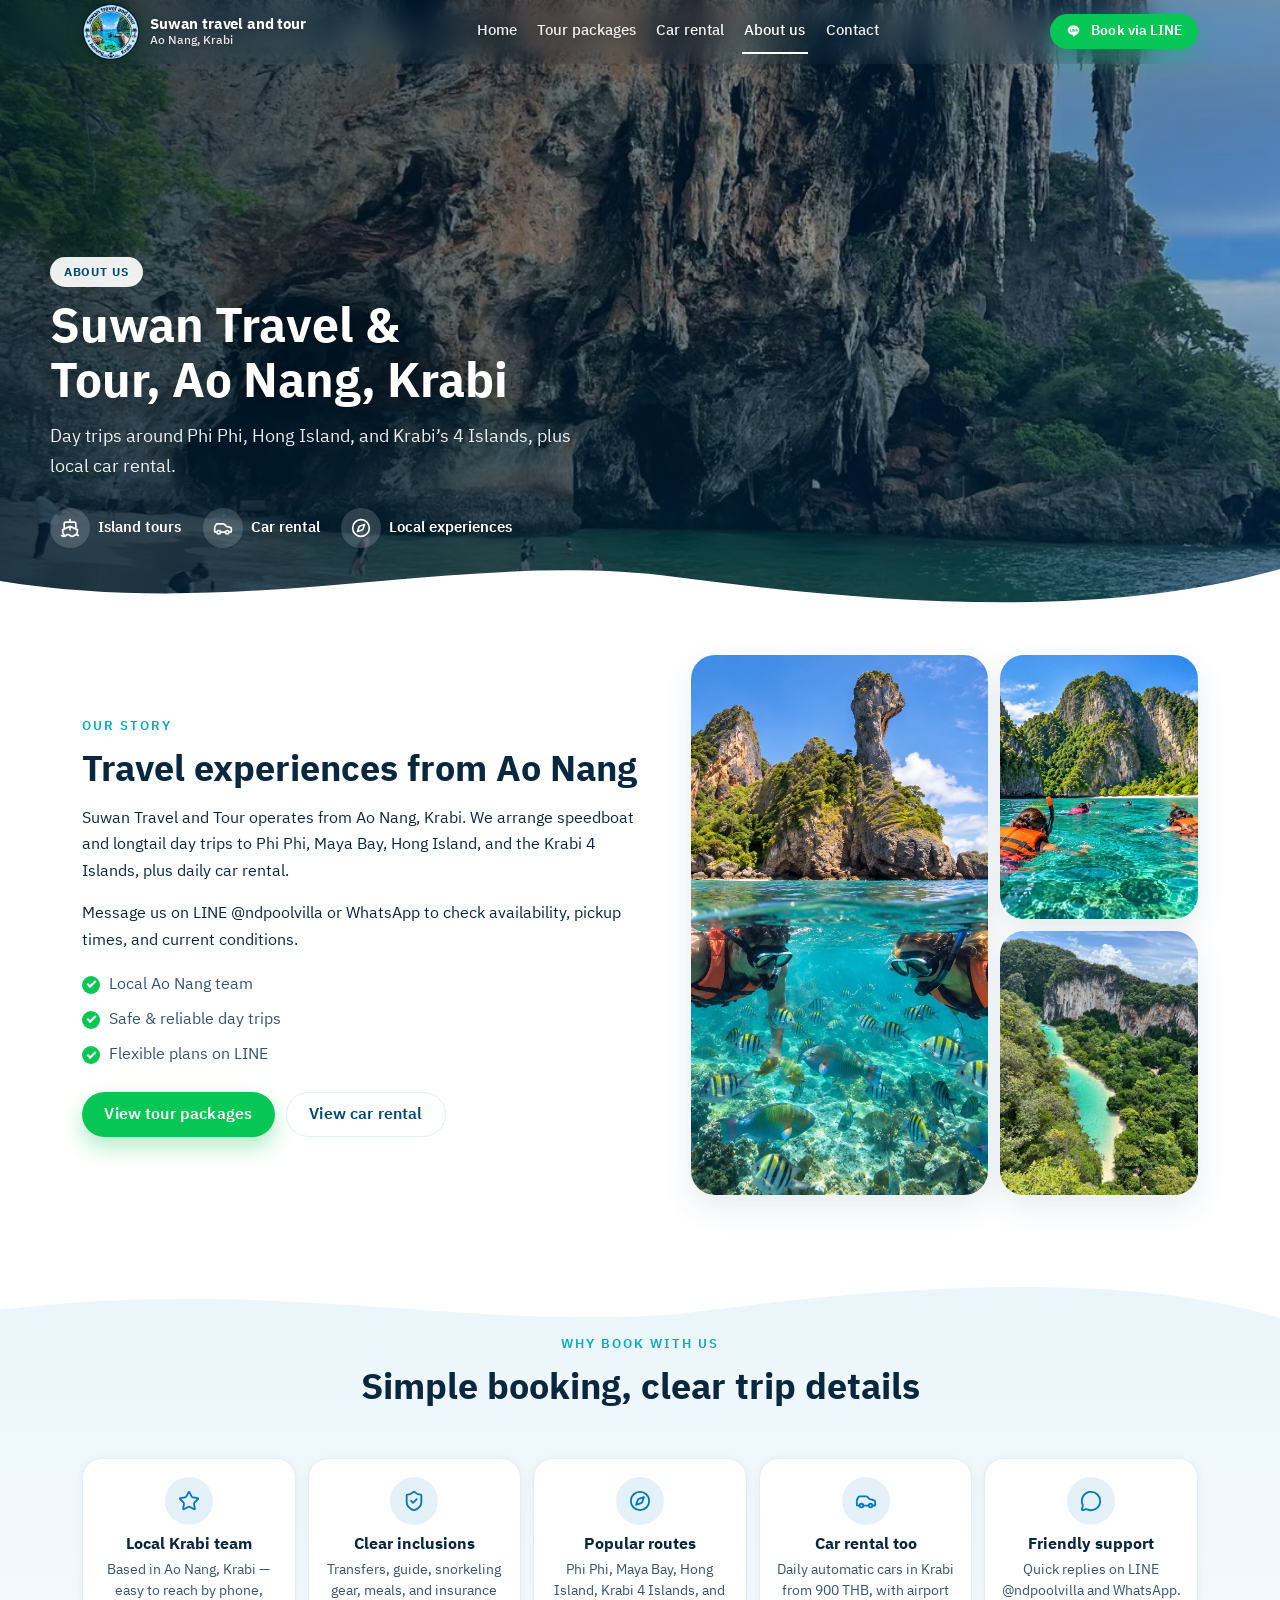
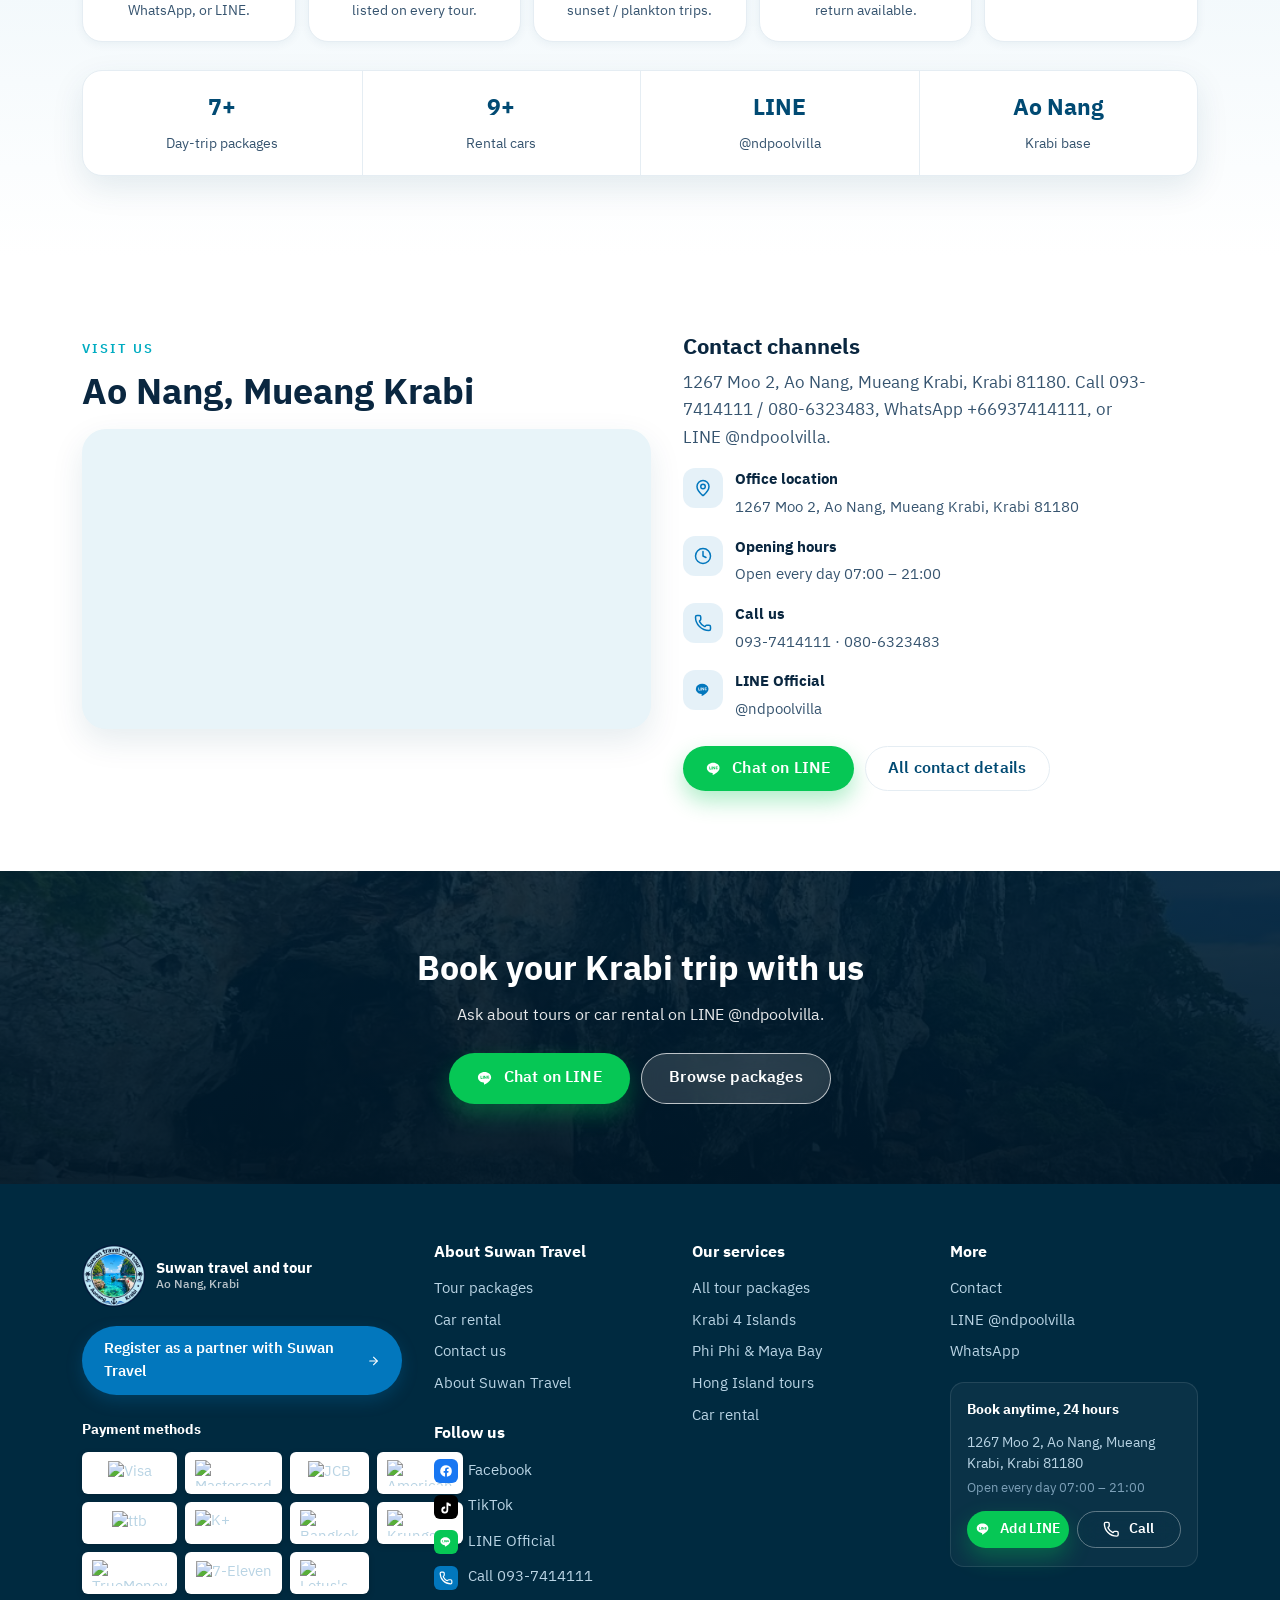
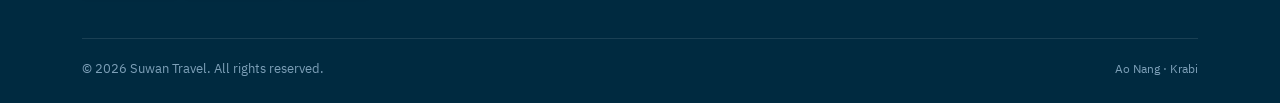
==== about.html @ e6d9364c "Rebrand site as Suwan Travel Krabi with tours, car rental, and refreshed pages. Replace Trang charte" ====
<!doctype html>
<html lang="en">
<head>
  <meta charset="utf-8" />
  <meta name="viewport" content="width=device-width, initial-scale=1, viewport-fit=cover" />
  <title>About Suwan Travel — Ao Nang, Krabi</title>
  <meta name="description" content="Suwan Travel and Tour in Ao Nang, Krabi — day trips to Phi Phi, Hong Island, and Krabi 4 Islands, plus local car rental." />
  <meta name="theme-color" content="#0277bd" />
  <link rel="icon" type="image/png" href="assets/logo/logo.png" />
  <link rel="apple-touch-icon" href="assets/logo/logo.png" />
  <meta property="og:title" content="About Suwan Travel" />
  <meta property="og:description" content="Ao Nang, Krabi tour operator — day trips and car rental." />
  <link rel="preconnect" href="https://fonts.googleapis.com" />
  <link rel="preconnect" href="https://fonts.gstatic.com" crossorigin />
  <link href="https://fonts.googleapis.com/css2?family=IBM+Plex+Sans+Thai+Looped:wght@300;400;500;600;700&display=swap" rel="stylesheet" />
  <link rel="stylesheet" href="assets/css/fonts.css" />
  <link rel="stylesheet" href="assets/css/style.css" />
  <link rel="stylesheet" href="assets/css/about.css" />
</head>
<body data-tt-page="about" class="about-page">
  <div id="site-header" class="transparent"></div>

  <!-- HERO -->
  <section class="about-hero" aria-label="About Suwan Travel">
    <div class="about-hero-media">
      <img id="about-hero-img" src="assets/uploads/tours/krabi-4islands/img-0.jpg" alt="Ao Nang, Krabi sea tours" />
    </div>
    <div class="container about-hero-inner">
      <span class="about-badge" id="about-crumb">About us</span>
      <h1 id="about-hero-title">Suwan Travel &amp; Tour, Ao Nang, Krabi</h1>
      <p class="about-hero-lead" id="about-hero-lead">Day trips around Phi Phi, Hong Island, and Krabi’s 4 Islands, plus local car rental.</p>
      <ul class="about-hero-pills">
        <li><a href="programs.html"><span class="ico" data-icon="speedboat"></span>Island tours</a></li>
        <li><a href="cars.html"><span class="ico" data-icon="car"></span>Car rental</a></li>
        <li><a href="contact.html"><span class="ico" data-icon="compass"></span>Local experiences</a></li>
      </ul>
    </div>
    <div class="about-wave" aria-hidden="true">
      <svg viewBox="0 0 1440 80" preserveAspectRatio="none" xmlns="http://www.w3.org/2000/svg">
        <path fill="#ffffff" d="M0,40 C280,80 520,8 760,36 C1000,64 1240,78 1440,28 L1440,80 L0,80 Z"/>
      </svg>
    </div>
  </section>

  <!-- STORY -->
  <section class="section about-story" id="story">
    <div class="container about-story-grid">
      <div data-reveal>
        <span class="eyebrow" id="about-story-eyebrow">Our story</span>
        <h2 id="about-story-title">Travel experiences from Ao Nang</h2>
        <div id="about-story-paragraphs"></div>
        <ul class="about-checks">
          <li><span class="about-check" aria-hidden="true"></span>Local Ao Nang team</li>
          <li><span class="about-check" aria-hidden="true"></span>Safe &amp; reliable day trips</li>
          <li><span class="about-check" aria-hidden="true"></span>Flexible plans on LINE</li>
        </ul>
        <div class="btn-row" id="about-story-ctas"></div>
      </div>
      <div class="about-collage" id="story-grid" data-reveal></div>
    </div>
  </section>

  <!-- WHY -->
  <section class="section about-why" id="why">
    <div class="about-why-wave-top" aria-hidden="true">
      <svg viewBox="0 0 1440 64" preserveAspectRatio="none" xmlns="http://www.w3.org/2000/svg">
        <path fill="#ffffff" d="M0,28 C320,64 560,0 800,28 C1040,56 1280,64 1440,20 L1440,64 L0,64 Z"/>
      </svg>
    </div>
    <div class="container">
      <div class="section-head" data-reveal>
        <span class="eyebrow" id="about-why-eyebrow">Why book with us</span>
        <h2 id="about-why-title">Simple booking, clear trip details</h2>
      </div>
      <div class="about-why-grid" id="why-list"></div>
      <div class="about-stats" id="about-trust" data-reveal></div>
    </div>
  </section>

  <!-- VISIT -->
  <section class="section" id="visit">
    <div class="container about-visit-grid">
      <div data-reveal>
        <span class="eyebrow" id="about-office-eyebrow">Visit us</span>
        <h2 id="about-office-title">Ao Nang, Mueang Krabi</h2>
        <div class="about-map">
          <iframe id="about-map" loading="lazy" title="Suwan Travel office map, Ao Nang Krabi"></iframe>
        </div>
      </div>
      <div data-reveal>
        <h3 id="about-office-info-title" style="margin-top:0;">Contact channels</h3>
        <p id="about-office-info-text" class="lead" style="margin-bottom:0;"></p>
        <ul class="about-contact-list" id="about-contact-list"></ul>
        <div class="btn-row" style="margin-top:1.4rem;">
          <a class="btn btn-line" id="about-line-btn" href="#" target="_blank" rel="noopener"><span data-icon="line"></span>Chat on LINE</a>
          <a class="btn btn-outline" href="contact.html">All contact details</a>
        </div>
      </div>
    </div>
  </section>

  <!-- CTA -->
  <section class="about-cta" id="about-cta">
    <div class="about-cta-media">
      <img id="about-cta-img" src="assets/uploads/tours/hong-kayak-sunset/img-0.jpg" alt="" aria-hidden="true" />
    </div>
    <div class="container about-cta-inner" data-reveal>
      <h2 id="about-cta-title">Book your Krabi trip with us</h2>
      <p id="about-cta-lead">Ask about tours or car rental on LINE @ndpoolvilla.</p>
      <div class="btn-row center" id="about-cta-buttons"></div>
    </div>
  </section>

  <div id="site-footer"></div>

  <script>document.write('<script src="assets/js/tt-cache-version.js?t='+Date.now()+'"><\/script>');</script>
  <script>document.write('<script src="assets/js/data-fallback.js?v='+(encodeURIComponent(window.__TT_SCRIPT_V||Date.now()))+'"><\/script>');</script>
  <script>document.write('<script src="assets/js/data.js?v='+(encodeURIComponent(window.__TT_SCRIPT_V||Date.now()))+'"><\/script>');</script>
  <script>document.write('<script src="assets/js/main.js?v='+(encodeURIComponent(window.__TT_SCRIPT_V||Date.now()))+'"><\/script>');</script>
  <script>
    document.addEventListener('DOMContentLoaded', () => {
      const { WHY_US, IMAGES, ICONS, SITE, ABOUT } = window.TT;
      const hero = ABOUT.hero || {};
      const story = ABOUT.story || {};
      const whySection = ABOUT.whySection || {};
      const office = ABOUT.office || {};
      const cta = ABOUT.cta || {};
      const ctaPrimary = story.ctaPrimary || {};
      const ctaSecondary = story.ctaSecondary || {};
      const lineUrl = SITE.lineUrl || '#';

      document.getElementById('about-hero-img').src = IMAGES.heroAbout || 'assets/uploads/tours/krabi-4islands/img-0.jpg';
      document.getElementById('about-hero-img').alt = hero.heroAlt || 'Ao Nang, Krabi sea tours';
      document.getElementById('about-crumb').textContent = hero.crumb || 'About us';
      document.getElementById('about-hero-title').textContent = hero.title || 'Suwan Travel & Tour, Ao Nang, Krabi';
      document.getElementById('about-hero-lead').textContent = hero.lead || '';

      document.getElementById('about-story-eyebrow').textContent = story.eyebrow || 'Our story';
      document.getElementById('about-story-title').textContent = story.title || '';
      document.getElementById('about-story-paragraphs').innerHTML = (story.paragraphs || [])
        .map(p => `<p>${p}</p>`).join('');
      document.getElementById('about-story-ctas').innerHTML = `
        ${ctaPrimary.href ? `<a class="btn btn-line" href="${ctaPrimary.href}">${ctaPrimary.label || 'View tour packages'}</a>` : ''}
        ${ctaSecondary.href ? `<a class="btn btn-outline" href="${ctaSecondary.href}">${ctaSecondary.label || 'View car rental'}</a>` : ''}
      `;

      const collage = [
        { src: IMAGES.about1 || 'assets/uploads/tours/phi-phi-maya-bamboo/img-0.jpg', alt: 'Longtail boat in Ao Nang', cls: 'about-collage-main' },
        { src: IMAGES.about2 || 'assets/uploads/tours/phi-phi-sunset/img-0.jpg', alt: 'Sunset boat trip' },
        { src: IMAGES.about3 || 'assets/uploads/tours/hong-kayak-sunset/img-2.jpg', alt: 'Snorkeling in Krabi' },
      ];
      /* Prefer local tour photos for collage when about* are remote stock */
      const localCollage = [
        { src: 'assets/uploads/tours/krabi-4islands/img-1.jpg', alt: 'Krabi coastline', cls: 'about-collage-main' },
        { src: 'assets/uploads/tours/phi-phi-sunset/img-0.jpg', alt: 'Phi Phi sunset' },
        { src: 'assets/uploads/tours/hong-paradise-speedboat/img-0.jpg', alt: 'Hong Island lagoon' },
      ];
      document.getElementById('story-grid').innerHTML = localCollage.map((img) =>
        `<img class="${img.cls || ''}" src="${img.src}" alt="${img.alt}" loading="lazy"/>`
      ).join('');

      document.getElementById('about-why-eyebrow').textContent = whySection.eyebrow || 'Why book with us';
      document.getElementById('about-why-title').textContent = whySection.title || 'Simple booking, clear trip details';

      const whyItems = [...(WHY_US || [])];
      if (!whyItems.some(w => /support|friendly|line/i.test(w.title || ''))) {
        whyItems.push({
          icon: 'chat',
          title: 'Friendly support',
          desc: 'Quick replies on LINE @ndpoolvilla and WhatsApp.',
        });
      }
      document.getElementById('why-list').innerHTML = whyItems.map((w, i) => `
        <div class="about-why-card" style="--rd:${i * 0.05}s" data-reveal>
          <span class="ico">${ICONS[w.icon] || ICONS.starOutline || ''}</span>
          <h3>${w.title}</h3>
          <p>${w.desc}</p>
        </div>
      `).join('');

      const trust = ABOUT.trust || [];
      document.getElementById('about-trust').innerHTML = trust.map((t) => `
        <div class="about-stat"><strong>${t.value}${/^\d+$/.test(String(t.value)) ? '+' : ''}</strong><span>${t.label}</span></div>
      `).join('');

      document.getElementById('about-office-eyebrow').textContent = office.eyebrow || 'Visit us';
      document.getElementById('about-office-title').textContent = office.title || 'Ao Nang, Mueang Krabi';
      document.getElementById('about-office-info-title').textContent = office.infoTitle || 'Contact channels';
      document.getElementById('about-office-info-text').textContent = office.infoText || '';
      document.getElementById('about-map').src = SITE.mapEmbed || '';
      document.getElementById('about-line-btn').href = lineUrl;

      const phoneTel = (SITE.phone || '').replace(/\D/g, '');
      const phone2Tel = (SITE.phone2 || '').replace(/\D/g, '');
      document.getElementById('about-contact-list').innerHTML = `
        <li><span class="ico" data-icon="map"></span><span><strong>Office location</strong><span>${SITE.addressFull || SITE.address || ''}</span></span></li>
        <li><span class="ico" data-icon="clock"></span><span><strong>Opening hours</strong><span>${SITE.hours || ''}</span></span></li>
        <li><span class="ico" data-icon="phone"></span><span><strong>Call us</strong><span>
          <a href="tel:${phoneTel}">${SITE.phone || ''}</a>${SITE.phone2 ? ` · <a href="tel:${phone2Tel}">${SITE.phone2}</a>` : ''}
        </span></span></li>
        <li><span class="ico" data-icon="line"></span><span><strong>LINE Official</strong><span><a href="${lineUrl}" target="_blank" rel="noopener">${SITE.lineId || '@ndpoolvilla'}</a></span></span></li>
      `;

      document.getElementById('about-cta-title').textContent = cta.title || 'Book your Krabi trip with us';
      document.getElementById('about-cta-lead').textContent = cta.lead || 'Ask about tours or car rental on LINE @ndpoolvilla.';
      document.getElementById('about-cta-buttons').innerHTML = `
        <a class="btn btn-line btn-lg" href="${lineUrl}" target="_blank" rel="noopener"><span data-icon="line"></span>${cta.lineLabel || 'Chat on LINE'}</a>
        <a class="btn btn-ghost btn-lg" href="programs.html">${cta.bookingLabel || 'Browse packages'}</a>
      `;

      if (IMAGES.heroAbout && !/pexels/i.test(IMAGES.heroAbout)) {
        document.getElementById('about-cta-img').src = IMAGES.heroAbout;
      }

      window.TT.injectIcons();
      window.TT.bindReveal();
    });
  </script>
</body>
</html>
---- assets/css/style.css ----
/* =========================================================
   Talay Trang — เช่าเรือเที่ยวทะเลตรัง
   v2: layout system, tight spacing, premium travel look
   ========================================================= */

/* ---------- Tokens ---------- */
:root {
  /* Palette */
  --c-ink:        #0a2740;
  --c-ink-soft:   #36546f;
  --c-muted:      #7a90a3;
  --c-line:       #e5edf3;
  --c-bg:         #ffffff;
  --c-bg-soft:    #f3f9fc;
  --c-bg-deep:    #e8f4f9;

  --c-ocean:      #0277bd;
  --c-ocean-dark: #014a73;
  --c-ocean-deep: #002a40;
  --c-sky:        #00b8e6;
  --c-teal:       #00acc1;
  --c-aqua:       #b3e5fc;
  --c-sand:       #fff5db;

  --c-line-green: #06c755;
  --c-line-dark:  #04a546;
  --c-call:       #ff7a00;
  --c-call-dark:  #e36a00;

  /* Type — Display: DB Adman X (LK3) · Body: IBM Plex Sans Thai Looped */
  /* Primary: SF Pro TH (Local, รองรับไทย+อังกฤษ)
     Fallback chain: system fonts ของแต่ละ OS → IBM Plex Sans Thai Looped */
  --font-base:    'SF Pro TH', -apple-system, BlinkMacSystemFont, 'SF Pro Text', 'Segoe UI', Roboto, 'IBM Plex Sans Thai Looped', 'Sarabun', system-ui, sans-serif;
  --font-display: 'SF Pro TH', -apple-system, BlinkMacSystemFont, 'SF Pro Display', 'Segoe UI', Roboto, 'IBM Plex Sans Thai Looped', 'Sarabun', system-ui, sans-serif;
  /* ฟอนต์เฉพาะแบรนด์ (DB Adman X) — ใช้กับ logo/wordmark เฉพาะ ไม่ใช่ทั้งเว็บ */
  --font-brand:   'DB Adman X', var(--font-display);

  /* Radii / Shadows */
  --r-sm:   8px;
  --r-md:   14px;
  --r-card: 20px;
  --r-lg:   24px;
  --r-full: 999px;

  --sh-sm: 0 2px 10px rgba(2, 65, 100, 0.06);
  --sh-md: 0 12px 32px rgba(2, 65, 100, 0.10);
  --sh-lg: 0 28px 60px rgba(2, 65, 100, 0.16);

  /* Layout */
  --container: 1180px;
  --gutter:    20px;
  --section-y: 56px;
  --header-h:  64px;

  --ease: cubic-bezier(.22,.61,.36,1);
}

@media (min-width: 720px) {
  :root {
    --gutter: 32px;
    --section-y: 80px;
  }
}

/* ---------- Reset ---------- */
*, *::before, *::after { box-sizing: border-box; }
html { -webkit-text-size-adjust: 100%; scroll-behavior: smooth; }
body {
  margin: 0;
  font-family: var(--font-base);
  font-weight: 400;
  line-height: 1.65;
  color: var(--c-ink);
  background: var(--c-bg);
  -webkit-font-smoothing: antialiased;
  text-rendering: optimizeLegibility;
}
img, video, iframe { display: block; max-width: 100%; }
img, video { height: auto; }
a { color: inherit; text-decoration: none; }
button { font: inherit; cursor: pointer; border: 0; background: none; color: inherit; padding: 0; }
input, select, textarea { font: inherit; color: inherit; }
::selection { background: var(--c-aqua); color: var(--c-ocean-deep); }

/* ---------- Typography ---------- */
h1, h2, h3, h4 {
  font-family: var(--font-display);
  font-weight: 700;
  line-height: 1.15;
  letter-spacing: 0;
  margin: 0 0 .4em;
  color: var(--c-ink);
  /* Thai-aware line wrapping
     - text-wrap: balance → กระจายข้อความให้แต่ละบรรทัดยาวใกล้กัน (ลด orphan)
     - word-break: keep-all → ภาษาไทยใช้ space คั่นวลี → break เฉพาะที่ space (ไม่ตัดกลางวลี)
     - overflow-wrap: anywhere → fallback ถ้าวลีเดียวยาวเกิน container
     - line-break: strict → ใช้กฎ break ของ CJK/Thai */
  text-wrap: balance;
  word-break: keep-all;
  overflow-wrap: anywhere;
  line-break: strict;
  -webkit-hyphens: none;
          hyphens: none;
}
/* เนื้อหารายละเอียด — IBM Plex Looped เสมอ */
p, .lead, .muted, .muted-sm, .program-desc, .program-route, .review-text,
.contact-list span, .field label, .pick-desc, .pick-route, .addon-desc,
.cart-row, .cart-line small, .faq-item p, .boat-info li, .boat-info p {
  font-family: var(--font-base);
}
/* Paragraph — pretty wrap + คงการ break ปกติ (ภาษาไทยจะ break ที่ space ที่มีอยู่จริง) */
p, .lead {
  text-wrap: pretty;
  word-break: normal;
  overflow-wrap: break-word;
  line-break: strict;
}
h1 { font-size: clamp(1.9rem, 5vw, 3.2rem); }
h2 { font-size: clamp(1.55rem, 3.2vw, 2.25rem); }
h3 { font-size: clamp(1.15rem, 1.9vw, 1.35rem); }
p  { margin: 0 0 1em; }

/* Heading ที่ต้องการบังคับให้อยู่บรรทัดเดียวบน desktop (เช่น hero CTA)
   บน mobile ปล่อย wrap ตามปกติ เพื่อกัน overflow viewport */
.cta-headline-nowrap { max-width: none; }
@media (min-width: 768px) {
  .cta-headline-nowrap {
    white-space: nowrap;
    text-wrap: nowrap;
  }
}
.eyebrow {
  display: inline-block;
  font-size: .8rem;
  font-weight: 600;
  letter-spacing: .16em;
  color: var(--c-teal);
  text-transform: uppercase;
  margin-bottom: .8rem;
}
.lead { font-size: clamp(1rem, 1.3vw, 1.12rem); color: var(--c-ink-soft); }
.muted { color: var(--c-muted); }

/* ---------- Layout primitives ---------- */
.container {
  width: 100%;
  max-width: var(--container);
  margin: 0 auto;
  padding-left: var(--gutter);
  padding-right: var(--gutter);
}
.section { padding: var(--section-y) 0; }
.section-soft { background: var(--c-bg-soft); }
.section-deep {
  background: linear-gradient(135deg, #002a40 0%, #004061 70%, #015681 100%);
  color: #e6f4fb;
}
.section-deep h1, .section-deep h2, .section-deep h3 { color: #fff; }
.section-deep .lead, .section-deep .muted { color: #b9d4e4; }

.section-head {
  max-width: 720px;
  margin: 0 auto clamp(28px, 4vw, 48px);
  text-align: center;
}
.section-head.left { margin-left: 0; margin-right: auto; text-align: left; }
.section-head h2 { margin-bottom: .5rem; }
.section-head-wide { max-width: none; }
.section-head-wide .lead { max-width: none; white-space: normal; }
@media (min-width: 900px) {
  .section-head-wide .lead { white-space: nowrap; }
}

/* ---------- Grid system ---------- */
.grid {
  display: grid;
  gap: 24px;
}
.grid-auto {
  grid-template-columns: repeat(auto-fit, minmax(280px, 1fr));
}
.grid-2 { grid-template-columns: 1fr; }
.grid-3 { grid-template-columns: repeat(2, 1fr); }
.grid-4 { grid-template-columns: repeat(2, 1fr); }
@media (min-width: 640px) {
  .grid-2 { grid-template-columns: repeat(2, 1fr); }
}
@media (min-width: 900px) {
  .grid-3 { grid-template-columns: repeat(3, 1fr); }
  .grid-4 { grid-template-columns: repeat(4, 1fr); }
}
/* Tighter gap on small phones so 2 columns breathe */
@media (max-width: 520px) {
  .grid-3, .grid-4 { gap: 12px; }
}

/* ---------- Mobile slider (grid → horizontal scroll ทีละ 1 ใบ) ---------- */
.slider-dots { display: none; }
@media (max-width: 767px) {
  .grid.mobile-slider {
    display: flex;
    grid-template-columns: none;
    gap: 14px;
    overflow-x: auto;
    overflow-y: visible;
    scroll-snap-type: x mandatory;
    scroll-padding-inline: 20px;
    padding: 8px 20px 16px;
    margin-inline: calc(var(--gutter) * -1);
    scrollbar-width: none;
    -webkit-overflow-scrolling: touch;
  }
  .grid.mobile-slider::-webkit-scrollbar { display: none; }
  .grid.mobile-slider > * {
    flex: 0 0 calc(100% - 56px);  /* ~28px peek ของใบถัดไป */
    scroll-snap-align: start;
    min-width: 0;
  }
  /* Dots indicator */
  .slider-dots {
    display: flex;
    justify-content: center;
    gap: 8px;
    margin: 14px 0 0;
    padding: 0;
  }
  .slider-dots button {
    width: 8px;
    height: 8px;
    border-radius: 50%;
    border: none;
    background: rgba(0, 24, 40, .22);
    padding: 0;
    cursor: pointer;
    transition: background .25s ease, width .25s ease, border-radius .25s ease;
    line-height: 0;
  }
  .slider-dots button.is-active {
    background: var(--c-ocean);
    width: 26px;
    border-radius: 999px;
  }
}

/* ---------- Buttons ---------- */
.btn {
  display: inline-flex;
  align-items: center;
  justify-content: center;
  gap: .55rem;
  padding: .85rem 1.4rem;
  border-radius: var(--r-full);
  font-family: var(--font-base);
  font-weight: 600;
  font-size: .98rem;
  line-height: 1;
  letter-spacing: .01em;
  transition: transform .18s var(--ease), box-shadow .18s var(--ease), background .18s var(--ease), color .18s var(--ease);
  white-space: nowrap;
  text-align: center;
}
.btn:hover { transform: translateY(-2px); }
.btn:active { transform: translateY(0); }
.btn svg {
  width: 1.15em;
  height: 1.15em;
  flex-shrink: 0;
}
[data-icon] {
  display: inline-flex;
  flex-shrink: 0;
  align-items: center;
  line-height: 0;
}
[data-icon] svg {
  width: 1.15em;
  height: 1.15em;
  flex-shrink: 0;
}

.btn-line {
  background: var(--c-line-green);
  color: #fff;
  box-shadow: 0 10px 22px rgba(6, 199, 85, .32);
}
.btn-line:hover { background: var(--c-line-dark); box-shadow: 0 14px 26px rgba(6, 199, 85, .42); }

.btn-call {
  background: var(--c-call);
  color: #fff;
  box-shadow: 0 10px 22px rgba(255, 122, 0, .32);
}
.btn-call:hover { background: var(--c-call-dark); }

.btn-primary {
  background: var(--c-ocean);
  color: #fff;
  box-shadow: 0 10px 22px rgba(2, 119, 189, .26);
}
.btn-primary:hover { background: var(--c-ocean-dark); }

.btn-ghost {
  background: rgba(255,255,255,.14);
  color: #fff;
  border: 1px solid rgba(255,255,255,.5);
  backdrop-filter: blur(10px);
}
.btn-ghost:hover { background: rgba(255,255,255,.22); }

.btn-outline {
  background: #fff;
  color: var(--c-ocean-dark);
  border: 1.5px solid var(--c-line);
}
.btn-outline:hover { border-color: var(--c-ocean); color: var(--c-ocean); }

.btn-lg { padding: 1rem 1.7rem; font-size: 1.02rem; }
.btn-sm { padding: .6rem 1rem; font-size: .9rem; }
.btn-block { width: 100%; }

.btn-row { display: flex; flex-wrap: wrap; gap: .7rem; }
.btn-row.center { justify-content: center; }

/* ---------- Header ---------- */
.site-header {
  position: fixed;
  inset: 0 0 auto 0;
  height: var(--header-h);
  background: rgba(255, 255, 255, 0.88);
  backdrop-filter: saturate(140%) blur(14px);
  -webkit-backdrop-filter: saturate(140%) blur(14px);
  border-bottom: 1px solid rgba(0,0,0,.04);
  z-index: 50;
  transition: background .25s var(--ease), box-shadow .25s var(--ease);
}
.site-header.is-transparent {
  background: transparent;
  border-color: transparent;
}
.site-header.is-scrolled { box-shadow: 0 6px 20px rgba(2,65,100,.08); }

.nav {
  height: 100%;
  display: flex;
  align-items: center;
  justify-content: space-between;
}
.brand {
  display: inline-flex;
  align-items: center;
  gap: 10px;
  text-decoration: none;
}
.brand-text {
  display: flex;
  flex-direction: column;
  line-height: 1.15;
  color: var(--c-ink);
}
.brand-text strong {
  font-size: .95rem;
  font-weight: 700;
  letter-spacing: -.01em;
}
.brand-text small {
  font-size: .72rem;
  color: var(--c-muted);
  font-weight: 500;
}
.brand-text--footer {
  display: flex;
  color: #fff;
}
.brand-text--footer small { color: rgba(255, 255, 255, .72); }
.site-header.is-transparent .brand-text {
  color: #fff;
  text-shadow: 0 1px 6px rgba(0, 18, 30, .4);
}
.site-header.is-transparent .brand-text small {
  color: rgba(255, 255, 255, .88);
}
.site-header.is-transparent.is-flush-top .brand-text {
  color: #fff;
}
.site-header.is-transparent.is-flush-top .brand-text small {
  color: rgba(255, 255, 255, .88);
}
.brand-logo {
  display: block;
  height: 52px;
  width: 52px;
  max-width: none;
  object-fit: contain;
  border-radius: 50%;
  transition: filter .25s var(--ease), height .25s var(--ease), width .25s var(--ease);
}
@media (min-width: 768px) {
  .brand-logo { height: 58px; width: 58px; }
}

/* Circular photo logo — soft lift on transparent header */
.site-header.is-transparent .brand-logo {
  filter: drop-shadow(0 2px 8px rgba(0, 0, 0, .28));
}

/* Footer: keep full-color circular logo (no invert) */
.brand-footer .brand-logo {
  filter: none;
  height: 64px;
  width: 64px;
}

.nav-menu {
  display: none;
  gap: clamp(.6rem, 1.2vw, 1.2rem);
  align-items: center;
}
.nav-link {
  position: relative;
  padding: .5rem .15rem;
  font-size: .94rem;
  font-weight: 500;
  color: var(--c-ink);
  transition: color .2s var(--ease);
}
.nav-link::after {
  content:'';
  position: absolute; left: 0; right: 0; bottom: -2px;
  height: 2px;
  background: var(--c-teal);
  transform: scaleX(0);
  transform-origin: left;
  transition: transform .22s var(--ease);
}
.nav-link:hover { color: var(--c-ocean); }
.nav-link:hover::after, .nav-link.active::after { transform: scaleX(1); }
.nav-link.active { color: var(--c-ocean); }
.site-header.is-transparent .nav-link {
  color: rgba(255, 255, 255, 0.92);
  text-shadow: 0 1px 8px rgba(0, 18, 30, 0.35);
}
.site-header.is-transparent .nav-link:hover,
.site-header.is-transparent .nav-link.active {
  color: #fff;
}
.site-header.is-transparent .nav-link::after {
  background: #fff;
}

.nav-cta { display: none; }
.nav-toggle {
  width: 42px; height: 42px;
  display: inline-flex; align-items: center; justify-content: center;
  border-radius: 12px;
  background: rgba(255,255,255,.92);
  border: 1px solid var(--c-line);
}
.site-header.is-transparent .nav-toggle {
  background: rgba(255,255,255,.18);
  border-color: rgba(255,255,255,.45);
  color: #fff;
}
.nav-toggle svg { width: 20px; height: 20px; }

@media (min-width: 1024px) {
  .nav-menu { display: flex; }
  .nav-cta { display: inline-flex; }
  .nav-toggle { display: none; }
}

/* Mobile drawer */
.nav-drawer {
  position: fixed;
  inset: 0;
  background: rgba(0, 30, 50, .55);
  backdrop-filter: blur(6px);
  opacity: 0; pointer-events: none;
  transition: opacity .25s var(--ease);
  z-index: 60;
}
.nav-drawer.is-open { opacity: 1; pointer-events: auto; }
.nav-drawer-panel {
  position: absolute;
  inset: 0 0 0 auto;
  width: min(88vw, 360px);
  background: #fff;
  padding: 24px 22px 32px;
  display: flex; flex-direction: column; gap: 1.2rem;
  transform: translateX(100%);
  transition: transform .3s var(--ease);
  overflow-y: auto;
}
.nav-drawer.is-open .nav-drawer-panel { transform: translateX(0); }
.nav-drawer-close {
  align-self: flex-end;
  width: 40px; height: 40px;
  border-radius: 10px;
  background: var(--c-bg-soft);
}
.drawer-link {
  display: flex; align-items: center; justify-content: space-between;
  padding: 14px 0;
  font-size: 1.05rem;
  font-weight: 500;
  border-bottom: 1px solid var(--c-line);
  color: var(--c-ink);
  text-decoration: none;
  gap: 12px;
}
.drawer-link > span:first-child,
.drawer-link {
  /* ป้องกัน label หดจน text wrap แปลกๆ */
  white-space: nowrap;
}
.drawer-link svg {
  width: 18px;
  height: 18px;
  flex-shrink: 0;
  color: var(--c-muted);
}
.drawer-link.active { color: var(--c-ocean); font-weight: 600; }
.drawer-link.active svg { color: var(--c-ocean); }
.drawer-foot { display: flex; gap: .6rem; margin-top: auto; }
.drawer-foot .btn { flex: 1; justify-content: center; }

/* ---------- Hero Banner Slider (home) ---------- */
.banner-slider {
  position: relative;
  width: 100%;
  margin-top: var(--header-h);
  overflow: hidden;
  line-height: 0;
  background: #001626;
}
/* Desktop: ใช้ aspect-ratio ของภาพจริง (2078x757) */
@media (min-width: 769px) {
  .banner-slider {
    aspect-ratio: 2078 / 757;
    max-height: 78vh;
    min-height: 360px;
  }
}
.banner-slider.has-overlay::after {
  content: '';
  position: absolute;
  inset: 0;
  pointer-events: none;
  background: linear-gradient(180deg,
    rgba(0, 18, 30, .15) 0%,
    rgba(0, 18, 30, .35) 35%,
    rgba(0, 18, 30, .55) 65%,
    rgba(0, 18, 30, .85) 100%
  );
  z-index: 3;
}
/* Stack slides on top of each other เพื่อ crossfade ระหว่างภาพ */
.banner-track {
  position: relative;
  width: 100%;
  height: 100%;
  min-height: 1px;
}
.banner-slide {
  position: absolute;
  inset: 0;
  width: 100%;
  height: 100%;
  opacity: 0;
  transition: opacity 900ms ease-in-out;
  pointer-events: none;
}
.banner-slide.is-active {
  opacity: 1;
  pointer-events: auto;
  z-index: 1;
}
.banner-slide img {
  width: 100%;
  height: 100%;
  object-fit: cover;
  object-position: center;
  display: block;
  vertical-align: top;
}
/* Mobile: ความสูงคงที่ ใช้กับ has-overlay (และไม่มี has-overlay ด้วย) */
@media (max-width: 768px) {
  .banner-slider { height: 480px; }
  .banner-slider.has-overlay { height: 480px; }
}
.banner-arrow {
  position: absolute;
  top: 50%;
  transform: translateY(-50%);
  z-index: 7;
  width: 44px;
  height: 44px;
  display: grid;
  place-items: center;
  border-radius: 50%;
  border: 1px solid rgba(0, 24, 40, .18);
  background: rgba(255, 255, 255, .92);
  box-shadow: 0 4px 16px rgba(0, 24, 40, .12);
  color: var(--c-ink);
  cursor: pointer;
}
.banner-arrow:hover { background: #fff; }
.banner-arrow:focus-visible { outline: 2px solid var(--c-ocean); outline-offset: 3px; }
.banner-arrow svg { width: 22px; height: 22px; }
.banner-arrow.prev { left: 14px; }
.banner-arrow.next { right: 14px; }
@media (min-width: 768px) {
  .banner-arrow { width: 48px; height: 48px; }
  .banner-arrow.prev { left: 20px; }
  .banner-arrow.next { right: 20px; }
}
/* Mobile: ซ่อนปุ่มซ้ายขวา ใช้ dots ที่ด้านล่างแทน */
@media (max-width: 768px) {
  .banner-slider.has-overlay .banner-arrow { display: none; }
}
.banner-slider[data-count="1"] .banner-arrow,
.banner-slider[data-count="1"] .banner-dots { display: none; }
/* ซ่อน dots บน desktop เมื่อมี overlay (ใช้ปุ่มซ้ายขวาแทน) */
@media (min-width: 769px) {
  .banner-slider.has-overlay .banner-dots { display: none; }
}
/* บนมือถือ → แสดง dots ที่ด้านล่าง เหนือขอบล่างเล็กน้อย */
@media (max-width: 768px) {
  .banner-slider.has-overlay .banner-dots {
    display: flex;
    bottom: 14px;
    z-index: 7;
  }
}
.banner-dots {
  position: absolute;
  left: 0; right: 0; bottom: 14px;
  z-index: 7;
  display: flex;
  justify-content: center;
  gap: 8px;
  line-height: 1;
}
.banner-dots button {
  width: 10px;
  height: 10px;
  border-radius: 50%;
  border: 1px solid rgba(0, 24, 40, .25);
  background: rgba(255, 255, 255, .85);
  box-shadow: 0 2px 8px rgba(0, 24, 40, .1);
  cursor: pointer;
  padding: 0;
}
.banner-dots button.is-active {
  background: var(--c-ocean);
  border-color: var(--c-ocean);
  width: 24px;
  border-radius: 999px;
}

/* หน้าแรก: บนสุดของฮีโร่ — เมนูสีขาวให้อ่านบนท้องฟ้า/ทะเล */
.site-header.is-transparent.is-flush-top .nav-link {
  color: rgba(255, 255, 255, 0.95);
}
.site-header.is-transparent.is-flush-top .nav-link:hover,
.site-header.is-transparent.is-flush-top .nav-link.active {
  color: #fff;
}
.site-header.is-transparent.is-flush-top .nav-link::after {
  background: #fff;
}
.site-header.is-transparent.is-flush-top .nav-toggle {
  color: #fff;
  border-color: rgba(255, 255, 255, 0.45);
  background: rgba(255, 255, 255, 0.16);
}
.site-header.is-transparent.is-flush-top .brand-logo {
  filter: drop-shadow(0 2px 8px rgba(0, 0, 0, 0.28));
}

/* ---------- Banner Overlay (services on hero) ---------- */
.banner-overlay {
  position: absolute;
  left: 0;
  right: 0;
  bottom: 0;
  z-index: 6;
  padding: clamp(60px, 8vw, 110px) 0 clamp(28px, 4vw, 44px);
  line-height: 1.5;
  pointer-events: none;
}
.banner-overlay .container { pointer-events: auto; }
.overlay-head {
  text-align: center;
  color: #fff;
  margin-bottom: clamp(18px, 2.4vw, 28px);
  max-width: 760px;
  margin-left: auto;
  margin-right: auto;
  padding: 0 16px;
}
.overlay-logo {
  display: block;
  height: clamp(60px, 9vw, 120px);
  width: auto;
  max-width: min(560px, 90%);
  margin: 0 auto clamp(10px, 1.8vw, 22px);
  object-fit: contain;
}
.overlay-head h2 {
  color: #fff;
  font-family: var(--font-display);
  font-size: clamp(1.4rem, 3.6vw, 2.4rem);
  line-height: 1.2;
  margin: 0 0 .5rem;
  text-shadow: 0 4px 22px rgba(0, 18, 30, .55);
}
.overlay-head p {
  color: rgba(255, 255, 255, .92);
  margin: 0;
  font-size: clamp(.86rem, 1.1vw, 1.05rem);
  line-height: 1.5;
  text-shadow: 0 2px 14px rgba(0, 18, 30, .55);
}

/* ---------- Pills overlay (glassmorphism + 2-row marquee เฉพาะมือถือ) ---------- */
/* Desktop: รวม pill ทั้งหมดเป็น flex เดียว แล้ว wrap แบบสมดุล (display: contents
   ทำให้ wrapper .pills-row / .pills-track ไม่กินกล่อง — children กลายเป็นลูกตรงของ container) */
.service-pills.service-pills--overlay {
  display: flex;
  flex-wrap: wrap;
  justify-content: center;
  align-items: center;
  gap: 8px 8px;
  padding: 4px 0 14px;
  margin: 0 auto;
  max-width: 100%;
}
.service-pills.service-pills--overlay .pills-row,
.service-pills.service-pills--overlay .pills-track {
  display: contents;
}
.service-pills.service-pills--overlay .pills-track > [aria-hidden="true"] { display: none; }

/* Mobile: marquee 2 แถว เลื่อนต่อเนื่อง */
@media (max-width: 1099.98px) {
  .service-pills.service-pills--overlay {
    flex-direction: column;
    flex-wrap: nowrap;
    align-items: stretch;
    gap: 10px;
  }
  .service-pills.service-pills--overlay .pills-row {
    display: block;
    overflow: hidden;
    -webkit-mask-image: linear-gradient(90deg, transparent 0, #000 28px, #000 calc(100% - 28px), transparent 100%);
            mask-image: linear-gradient(90deg, transparent 0, #000 28px, #000 calc(100% - 28px), transparent 100%);
  }
  .service-pills.service-pills--overlay .pills-track {
    display: flex;
    flex-wrap: nowrap;
    justify-content: flex-start;
    gap: 10px 12px;
    width: max-content;
    will-change: transform;
  }
  .service-pills.service-pills--overlay .pills-track > [aria-hidden="true"] { display: inline-flex; }
}
.service-pills.service-pills--overlay .service-pill {
  flex: 0 0 auto;
  white-space: nowrap;
  background: rgba(255, 255, 255, .16);
  border-color: rgba(255, 255, 255, .35);
  color: #fff;
  backdrop-filter: blur(10px);
  -webkit-backdrop-filter: blur(10px);
  box-shadow: 0 6px 18px rgba(0, 18, 30, .25);
  /* Desktop: ย่อขนาดให้พอดี 2 แถว */
  padding: 8px 14px;
  font-size: .88rem;
  gap: 6px;
}
.service-pills.service-pills--overlay .service-pill svg { color: #fff; flex-shrink: 0; width: 16px; height: 16px; }
.service-pills.service-pills--overlay .service-pill:hover,
.service-pills.service-pills--overlay .service-pill:focus-visible {
  background: #fff;
  border-color: #fff;
  color: var(--c-ocean);
  box-shadow: 0 14px 28px rgba(0, 18, 30, .35);
}
.service-pills.service-pills--overlay .service-pill:hover svg,
.service-pills.service-pills--overlay .service-pill:focus-visible svg { color: var(--c-ocean); }

/* Mobile: marquee — เลื่อนต่อเนื่องด้วย CSS keyframes (สมูดด้วย GPU) */
@media (max-width: 1099.98px) {
  .banner-overlay {
    inset: 0;
    padding: 24px 0 48px;
    display: flex;
    flex-direction: column;
    justify-content: center;
  }
  .banner-overlay .container {
    padding-left: 0;
    padding-right: 0;
    display: flex;
    flex-direction: column;
    gap: 18px;
  }
  .overlay-head { padding: 0 24px; margin: 0; }
  .overlay-logo { height: 64px; margin: 0 auto 10px; }
  .overlay-head h2 { font-size: 1.5rem; margin: 0 0 .4rem; }
  .overlay-head p { font-size: .9rem; max-width: 94%; margin: 0 auto; line-height: 1.55; }

  .service-pills.service-pills--overlay .service-pill {
    padding: 10px 18px;
    font-size: .95rem;
    gap: 8px;
    font-weight: 500;
  }
  .service-pills.service-pills--overlay .service-pill svg { width: 16px; height: 16px; }
}

/* Marquee animation — เฉพาะมือถือ (≤1099px) */
@media (max-width: 1099.98px) {
  .service-pills.service-pills--overlay .pills-row--top .pills-track {
    animation: pills-marquee 32s linear infinite;
  }
  .service-pills.service-pills--overlay .pills-row--bot .pills-track {
    animation: pills-marquee 30s linear infinite reverse;
  }
  .service-pills.service-pills--overlay:hover .pills-track,
  .service-pills.service-pills--overlay:focus-within .pills-track,
  .service-pills.service-pills--overlay.is-paused .pills-track {
    animation-play-state: paused;
  }
}
@keyframes pills-marquee {
  from { transform: translateX(0); }
  to   { transform: translateX(calc(-50% - 6px)); }
}

@media (max-width: 420px) {
  .banner-overlay { padding: 20px 0 44px; }
  .overlay-head h2 { font-size: 1.32rem; }
  .overlay-head p { font-size: .84rem; -webkit-line-clamp: 2; display: -webkit-box; -webkit-box-orient: vertical; overflow: hidden; }
  .overlay-logo { height: 56px; }
  .service-pills.service-pills--overlay .service-pill { padding: 9px 16px; font-size: .9rem; }
}
@media (prefers-reduced-motion: reduce) {
  .service-pills.service-pills--overlay .pills-track { animation: none; }
  .banner-slide { transition: none; }
}

/* ---------- Hero (home, full bleed) ---------- */
.hero {
  position: relative;
  height: 520px;
  color: #fff;
  isolation: isolate;
  overflow: hidden;
  display: flex;
  align-items: flex-end;
}
@media (min-width: 720px) { .hero { height: 620px; } }
.hero-media {
  position: absolute;
  inset: 0;
  z-index: -2;
}
.hero-media img {
  width: 100%; height: 100%;
  object-fit: cover;
  object-position: center;
  animation: kenburns 22s var(--ease) infinite alternate;
}
@keyframes kenburns {
  from { transform: scale(1.04); }
  to   { transform: scale(1.12) translate(-1.5%, -1.5%); }
}
.hero::after {
  content: '';
  position: absolute; inset: 0; z-index: -1;
  background:
    linear-gradient(180deg, rgba(0, 24, 40, .45) 0%, rgba(0, 24, 40, .15) 30%, rgba(0, 24, 40, .82) 100%);
}
/* hero-inner ใช้ความกว้างเดียวกับ .container (1180px)
   แล้วจำกัดเฉพาะ text column ของ children */
.hero-inner {
  padding-top: 90px;
  padding-bottom: clamp(36px, 6vw, 64px);
  width: 100%;
}
.hero-inner > .crumb,
.hero-inner > h1,
.hero-inner > .lead,
.hero-inner > .btn-row { max-width: 720px; }
.hero-inner > .hero-meta { max-width: 760px; }
.hero h1 {
  color: #fff;
  font-size: clamp(2rem, 5.6vw, 3.8rem);
  line-height: 1.08;
  letter-spacing: -0.02em;
  text-shadow: 0 4px 30px rgba(0,0,0,.25);
}
.hero h1 .stroke {
  color: var(--c-aqua);
  font-family: var(--font-display);
  font-style: italic;
  font-weight: 700;
}
.hero .lead {
  color: rgba(255,255,255,.94);
  font-size: clamp(1rem, 1.4vw, 1.18rem);
  max-width: 560px;
  margin-bottom: 1.6rem;
  text-shadow: 0 2px 16px rgba(0,0,0,.25);
}

.hero-meta {
  display: grid;
  grid-template-columns: repeat(2, 1fr);
  gap: 1rem 1.6rem;
  margin-top: 1.8rem;
  font-size: .82rem;
  color: rgba(255,255,255,.88);
}
.hero-meta strong { display: block; font-size: 1.3rem; color: #fff; font-weight: 700; }
@media (min-width: 720px) { .hero-meta { grid-template-columns: repeat(4, auto); gap: 1rem 2.4rem; } }

/* ---------- Hero sub (inner pages, center-text) ---------- */
.hero-sub {
  position: relative;
  height: 280px;
  display: flex; align-items: center;
  color: #fff;
  isolation: isolate;
  overflow: hidden;
}
@media (min-width: 720px) { .hero-sub { height: 360px; } }
.hero-sub .hero-media img { animation: none; }
.hero-sub::after {
  content:''; position: absolute; inset: 0; z-index: -1;
  background:
    linear-gradient(180deg, rgba(0, 24, 40, .50) 0%, rgba(0, 24, 40, .35) 50%, rgba(0, 24, 40, .70) 100%);
}
.hero-sub .hero-inner {
  padding-top: var(--header-h);
  padding-bottom: 0;
  text-align: center;
}
.hero-sub .hero-inner > .crumb,
.hero-sub .hero-inner > h1,
.hero-sub .hero-inner > .lead {
  max-width: 760px;
  margin-left: auto;
  margin-right: auto;
}
.hero-sub h1 {
  color: #fff;
  font-size: clamp(1.8rem, 4.4vw, 2.8rem);
  margin-bottom: .55rem;
  text-shadow: 0 4px 22px rgba(0, 18, 30, .55);
}
.hero-sub .lead {
  color: rgba(255,255,255,.92);
  margin-bottom: 0;
  max-width: 620px;
  margin-left: auto;
  margin-right: auto;
}

.crumb {
  display: inline-flex;
  align-items: center;
  gap: .5rem;
  padding: .35rem .9rem;
  border-radius: var(--r-full);
  background: rgba(255,255,255,.18);
  border: 1px solid rgba(255,255,255,.35);
  backdrop-filter: blur(6px);
  font-size: .78rem;
  letter-spacing: .12em;
  text-transform: uppercase;
  margin-bottom: 1rem;
}

/* ---------- Feature blocks ---------- */
.feature { display: grid; gap: 14px; }
.feature .ico {
  width: 48px; height: 48px;
  border-radius: 14px;
  display: grid; place-items: center;
  background: linear-gradient(135deg, var(--c-aqua) 0%, #ffffff 100%);
  color: var(--c-ocean);
}
.feature .ico svg { width: 22px; height: 22px; }
.feature h3 {
  font-family: var(--font-display);
  font-size: 1.12rem;
  margin-bottom: 0;
}
.feature p { color: var(--c-ink-soft); margin: 0; }

/* ---------- Boat showcase (boats.html rows) ---------- */
.boat-row {
  display: grid;
  grid-template-columns: 1fr;
  gap: clamp(24px, 4vw, 48px);
  align-items: center;
  padding: clamp(28px, 4vw, 48px) 0;
  border-bottom: 1px solid var(--c-line);
}
.boat-row:first-child { padding-top: 0; }
.boat-row:last-child { border-bottom: 0; padding-bottom: 0; }
.boat-row.reverse .boat-media { order: -1; }
@media (min-width: 880px) {
  .boat-row { grid-template-columns: 1.1fr 1fr; }
  .boat-row.reverse { grid-template-columns: 1fr 1.1fr; }
  .boat-row.reverse .boat-media { order: 1; }
}
.boat-media {
  position: relative;
  border-radius: var(--r-card);
  overflow: hidden;
  aspect-ratio: 4/3;
  box-shadow: var(--sh-md);
  background: #cfe6f0;
}
.boat-media img {
  width: 100%; height: 100%; object-fit: cover;
  transition: transform .8s var(--ease);
}
.boat-row:hover .boat-media img { transform: scale(1.05); }
.boat-tag {
  position: absolute; top: 14px; left: 14px;
  background: rgba(255,255,255,.94);
  color: var(--c-ocean-dark);
  font-weight: 600;
  font-size: .8rem;
  padding: .35rem .75rem;
  border-radius: var(--r-full);
}
.boat-info h2 { margin-bottom: .35rem; }
.boat-info .price { font-size: 1rem; color: var(--c-ocean); font-weight: 600; margin-bottom: 1rem; }
.boat-info .price strong { font-size: 1.5rem; }
.boat-info ul {
  list-style: none; padding: 0; margin: 0 0 1.4rem;
  display: grid; gap: .5rem;
}
.boat-info li {
  display: flex; align-items: flex-start; gap: .65rem;
  color: var(--c-ink-soft);
  font-size: .96rem;
}
.boat-info li::before {
  content: ''; display: block; flex: 0 0 18px; height: 18px; margin-top: 4px;
  background: var(--c-teal);
  -webkit-mask: url("data:image/svg+xml;utf8,<svg xmlns='http://www.w3.org/2000/svg' viewBox='0 0 24 24'><path fill='black' d='M9 16.2 4.8 12l-1.4 1.4L9 19 21 7l-1.4-1.4z'/></svg>") center/contain no-repeat;
          mask: url("data:image/svg+xml;utf8,<svg xmlns='http://www.w3.org/2000/svg' viewBox='0 0 24 24'><path fill='black' d='M9 16.2 4.8 12l-1.4 1.4L9 19 21 7l-1.4-1.4z'/></svg>") center/contain no-repeat;
}

/* ---------- Boat card (coupon / deal style) ---------- */
.boat-card {
  --pad: 18px;
  position: relative;
  display: flex;
  flex-direction: column;
  gap: 12px;
  background: #fff;
  border: 1px solid rgba(2, 119, 189, .14);
  border-radius: 16px;
  padding: var(--pad);
  text-decoration: none;
  color: var(--c-ink);
  box-shadow: 0 2px 6px rgba(2, 65, 100, .06);
  overflow: hidden;
  isolation: isolate;
  transition: transform .25s var(--ease), box-shadow .25s var(--ease), border-color .25s var(--ease);
}
.boat-card:hover,
.boat-card:focus-visible {
  transform: translateY(-3px);
  border-color: rgba(2, 119, 189, .35);
  box-shadow: 0 14px 30px rgba(2, 65, 100, .14);
  outline: none;
}
.boat-card .coupon-top {
  display: flex;
  align-items: flex-start;
  gap: 12px;
}
.boat-card .coupon-icon {
  flex-shrink: 0;
  width: 36px;
  height: 36px;
  border-radius: 50%;
  display: grid;
  place-items: center;
  background: linear-gradient(135deg, rgba(2,119,189,.12), rgba(0,172,193,.18));
  color: var(--c-ocean);
}
.boat-card .coupon-icon svg { width: 20px; height: 20px; }
.boat-card .coupon-head {
  flex: 1;
  min-width: 0;
  display: flex;
  align-items: flex-start;
  gap: 6px;
}
.boat-card h3 {
  font-family: var(--font-display);
  color: var(--c-ink);
  font-size: 1.02rem;
  font-weight: 700;
  line-height: 1.25;
  margin: 0;
  flex: 1;
  display: -webkit-box;
  -webkit-line-clamp: 2;
  -webkit-box-orient: vertical;
  overflow: hidden;
  text-overflow: ellipsis;
}
.boat-card .coupon-info {
  flex-shrink: 0;
  width: 18px;
  height: 18px;
  border-radius: 50%;
  border: 1.4px solid rgba(0, 24, 40, .25);
  color: rgba(0, 24, 40, .55);
  font-size: .68rem;
  font-style: italic;
  font-weight: 700;
  display: grid;
  place-items: center;
  font-family: Georgia, serif;
  margin-top: 1px;
}
.boat-card .coupon-sub {
  font-family: var(--font-base);
  color: var(--c-muted);
  font-size: .85rem;
  line-height: 1.45;
  margin: 0;
  display: -webkit-box;
  -webkit-line-clamp: 2;
  -webkit-box-orient: vertical;
  overflow: hidden;
}
.boat-card .coupon-divider {
  position: relative;
  height: 1px;
  margin: 4px -4px;
  border-top: 1.4px dashed rgba(2, 65, 100, .22);
}
.boat-card .coupon-divider::before,
.boat-card .coupon-divider::after {
  content: '';
  position: absolute;
  top: 50%;
  width: 16px;
  height: 16px;
  border-radius: 50%;
  background: var(--c-bg-soft, #f4f8fb);
  transform: translateY(-50%);
}
.boat-card .coupon-divider::before { left: calc(var(--pad) * -1 - 8px); }
.boat-card .coupon-divider::after  { right: calc(var(--pad) * -1 - 8px); }
.section:not(.section-soft) .boat-card .coupon-divider::before,
.section:not(.section-soft) .boat-card .coupon-divider::after { background: #fff; }
.boat-card .coupon-bot {
  display: flex;
  align-items: center;
  justify-content: space-between;
  gap: 10px;
}
.boat-card .brand-chip {
  display: inline-flex;
  align-items: center;
  gap: 6px;
  font-family: var(--font-base);
  font-size: .72rem;
  font-weight: 600;
  letter-spacing: .12em;
  color: var(--c-muted);
  text-transform: uppercase;
}
.boat-card .brand-chip svg { width: 14px; height: 14px; }
.boat-card .coupon-meta {
  display: flex;
  flex-direction: column;
  gap: 2px;
  min-width: 0;
}
.boat-card .coupon-meta .cap {
  font-size: .76rem;
  color: var(--c-muted);
  font-family: var(--font-base);
}
.boat-card .coupon-cta {
  display: inline-flex;
  align-items: center;
  gap: 4px;
  padding: 7px 16px;
  border-radius: 999px;
  background: rgba(2, 119, 189, .10);
  color: var(--c-ocean);
  font-family: var(--font-display);
  font-size: .85rem;
  font-weight: 600;
  line-height: 1;
  white-space: nowrap;
  flex-shrink: 0;
  transition: background .25s var(--ease), color .25s var(--ease);
}
.boat-card .coupon-cta svg { width: 14px; height: 14px; }
.boat-card:hover .coupon-cta { background: var(--c-ocean); color: #fff; }

/* ---------- Deal card (Traveloka-style) ---------- */
.deal-card {
  position: relative;
  display: flex;
  flex-direction: column;
  background: #fff;
  border-radius: 14px;
  overflow: hidden;
  text-decoration: none;
  color: var(--c-ink);
  border: 1px solid rgba(0, 24, 40, .06);
  box-shadow: 0 2px 8px rgba(0, 24, 40, .06);
  transition: transform .25s var(--ease), box-shadow .25s var(--ease);
}
.deal-card:hover,
.deal-card:focus-visible {
  transform: translateY(-4px);
  box-shadow: 0 18px 36px rgba(0, 24, 40, .14);
  outline: none;
}
.deal-card .deal-media {
  position: relative;
  aspect-ratio: 4/3;
  overflow: hidden;
  background: #cfe6f0;
}
.deal-card .deal-media img {
  width: 100%;
  height: 100%;
  object-fit: cover;
  transition: transform .7s var(--ease);
}
.deal-card:hover .deal-media img { transform: scale(1.06); }
.deal-card .deal-badge-tl,
.deal-card .deal-badge-tr {
  position: absolute;
  top: 12px;
  font-family: var(--font-display);
  font-size: .76rem;
  font-weight: 600;
  padding: 5px 12px;
  border-radius: 6px;
  line-height: 1;
  white-space: nowrap;
  box-shadow: 0 2px 8px rgba(0, 0, 0, .15);
}
.deal-card .deal-badge-tl {
  left: 12px;
  background: var(--c-ocean);
  color: #fff;
}
.deal-card .deal-badge-tr {
  right: 12px;
  background: #ef4444;
  color: #fff;
}
.deal-card .deal-badge-tr.is-hot { background: #f59e0b; }
.deal-card .deal-badge-tr.is-info { background: #10b981; }
.deal-card .deal-body {
  display: flex;
  flex-direction: column;
  gap: 6px;
  padding: 14px 16px 16px;
  flex: 1;
}
.deal-card h3 {
  font-family: var(--font-display);
  font-size: 1rem;
  font-weight: 700;
  line-height: 1.3;
  margin: 0;
  color: var(--c-ink);
  display: -webkit-box;
  -webkit-line-clamp: 2;
  -webkit-box-orient: vertical;
  overflow: hidden;
}
.deal-card .deal-sub {
  font-family: var(--font-base);
  font-size: .8rem;
  color: var(--c-muted);
  line-height: 1.4;
  margin: 0;
  display: -webkit-box;
  -webkit-line-clamp: 1;
  -webkit-box-orient: vertical;
  overflow: hidden;
}
.deal-card .deal-stars {
  display: inline-flex;
  gap: 1px;
  color: #f59e0b;
  margin: 2px 0 0;
}
.deal-card .deal-stars svg { width: 13px; height: 13px; }
.deal-card .deal-rate {
  font-family: var(--font-base);
  font-size: .8rem;
  color: var(--c-ink-soft);
  display: flex;
  gap: 8px;
  align-items: center;
  flex-wrap: wrap;
}
.deal-card .deal-rate strong { color: var(--c-ocean); font-weight: 700; font-size: .92rem; }
.deal-card .deal-rate .dot {
  width: 3px; height: 3px;
  border-radius: 50%;
  background: var(--c-muted);
  display: inline-block;
  flex-shrink: 0;
}
.deal-card .deal-price {
  margin-top: auto;
  padding-top: 6px;
  line-height: 1;
}
.deal-card .deal-price small {
  display: block;
  font-size: .68rem;
  color: var(--c-muted);
  font-family: var(--font-base);
  margin-bottom: 4px;
}
.deal-card .deal-price s {
  font-size: .75rem;
  color: var(--c-muted);
  margin-right: 6px;
  font-family: var(--font-base);
}
.deal-card .deal-price strong {
  font-family: var(--font-display);
  font-size: 1.15rem;
  color: #ef4444;
  font-weight: 700;
}

/* Compact deal-card sizing for narrow mobile (2-col grid) */
@media (max-width: 520px) {
  .deal-card { border-radius: 12px; }
  .deal-card .deal-body { padding: 10px 12px 12px; gap: 4px; }
  .deal-card h3 { font-size: .9rem; line-height: 1.25; }
  .deal-card .deal-sub { font-size: .72rem; }
  .deal-card .deal-stars svg { width: 11px; height: 11px; }
  .deal-card .deal-rate { font-size: .7rem; gap: 4px; }
  .deal-card .deal-rate strong { font-size: .82rem; }
  .deal-card .deal-price strong { font-size: 1rem; }
  .deal-card .deal-price small { font-size: .62rem; margin-bottom: 2px; }
  .deal-card .deal-badge-tl,
  .deal-card .deal-badge-tr { font-size: .65rem; padding: 3px 8px; top: 8px; }
  .deal-card .deal-badge-tl { left: 8px; }
  .deal-card .deal-badge-tr { right: 8px; }
}

/* ---------- Program card ---------- */
.program {
  background: #fff;
  border-radius: var(--r-card);
  overflow: hidden;
  border: 1px solid var(--c-line);
  box-shadow: var(--sh-sm);
  transition: transform .3s var(--ease), box-shadow .3s var(--ease), border-color .3s var(--ease);
  display: flex; flex-direction: column;
}
.program:hover { transform: translateY(-6px); box-shadow: var(--sh-md); border-color: transparent; }
.program-media {
  aspect-ratio: 16/10;
  overflow: hidden;
  position: relative;
  background: #cfe6f0;
}
.program-media img { width: 100%; height: 100%; object-fit: cover; transition: transform .7s var(--ease); }
.program:hover .program-media img { transform: scale(1.06); }
.program-media .ribbon {
  position: absolute; top: 14px; left: 14px;
  background: var(--c-sand);
  color: var(--c-ocean-dark);
  font-weight: 600;
  font-size: .76rem;
  padding: .3rem .7rem;
  border-radius: var(--r-full);
}
.program-body { padding: 18px 18px 16px; display: flex; flex-direction: column; flex: 1; gap: 8px; }
.program-body h3 {
  font-family: var(--font-display);
  font-size: 1.08rem;
  line-height: 1.25;
  margin: 0;
  display: -webkit-box;
  -webkit-line-clamp: 2;
  -webkit-box-orient: vertical;
  overflow: hidden;
}
.program-route {
  font-size: .82rem;
  color: var(--c-ink-soft);
  margin: 0;
  display: -webkit-box;
  -webkit-line-clamp: 2;
  -webkit-box-orient: vertical;
  overflow: hidden;
}
.program-desc {
  font-size: .85rem;
  color: var(--c-ink-soft);
  margin: 0;
  display: -webkit-box;
  -webkit-line-clamp: 2;
  -webkit-box-orient: vertical;
  overflow: hidden;
}
.program-meta {
  display: flex; flex-wrap: wrap; gap: 6px; margin: 4px 0 6px;
}
.program-meta span {
  display: inline-flex; align-items: center; gap: 4px;
  background: var(--c-bg-soft);
  color: var(--c-ink-soft);
  font-size: .74rem;
  padding: 4px 10px;
  border-radius: var(--r-full);
}
.program-meta svg { width: 13px; height: 13px; }
.program-foot {
  margin-top: auto;
  display: flex; align-items: center; justify-content: space-between;
  gap: 10px;
  padding-top: 12px;
  border-top: 1px dashed var(--c-line);
}
.program-foot .price { color: var(--c-ocean); font-weight: 600; line-height: 1; }
.program-foot .price strong { font-size: 1.15rem; }
.program-foot .price small { color: var(--c-muted); font-weight: 400; display: block; font-size: .68rem; margin-bottom: 2px; }
.program-foot .btn-sm { padding: 6px 14px; font-size: .82rem; }
.program-actions { display: flex; flex-wrap: wrap; gap: 6px; justify-content: flex-end; }

/* desktop ที่ 4 cols — แน่นขึ้น เลยขยาย padding/title สำหรับจอใหญ่ ๆ */
@media (min-width: 1280px) {
  .grid-4 .program-body { padding: 20px 20px 18px; }
  .grid-4 .program-body h3 { font-size: 1.15rem; }
}

/* ---------- Review card ---------- */
.review {
  background: #fff;
  padding: 24px;
  border-radius: var(--r-card);
  border: 1px solid var(--c-line);
  box-shadow: var(--sh-sm);
  display: flex; flex-direction: column;
  gap: 1rem;
  transition: transform .25s var(--ease), box-shadow .25s var(--ease);
}
.review:hover { transform: translateY(-4px); box-shadow: var(--sh-md); }
.stars { display: inline-flex; gap: 2px; color: #ffb300; }
.stars svg { width: 18px; height: 18px; }
.review-text { color: var(--c-ink); font-size: .96rem; line-height: 1.7; flex: 1; }
.review-foot { display: flex; align-items: center; gap: .75rem; }
.avatar {
  width: 44px; height: 44px;
  border-radius: 50%;
  background: linear-gradient(135deg, var(--c-ocean), var(--c-teal));
  color: #fff;
  display: grid; place-items: center;
  flex-shrink: 0;
}
.avatar svg { width: 22px; height: 22px; color: #fff; }
.review-foot strong { display: block; font-size: .94rem; }
.review-foot > div > span { font-size: .8rem; color: var(--c-muted); }

/* ---------- Articles (Blog) ---------- */
.article-grid {
  display: grid;
  gap: 20px;
  grid-template-columns: 1fr;
}
@media (min-width: 640px)  { .article-grid { grid-template-columns: repeat(2, 1fr); } }
@media (min-width: 1024px) { .article-grid { grid-template-columns: repeat(4, 1fr); gap: 24px; } }

.article-card {
  display: flex;
  flex-direction: column;
  background: #fff;
  border-radius: var(--r-card);
  overflow: hidden;
  text-decoration: none;
  color: inherit;
  box-shadow: 0 2px 12px rgba(2, 65, 100, .08);
  transition: transform .25s var(--ease), box-shadow .25s var(--ease);
  border: 1px solid var(--c-line);
}
.article-card:hover {
  transform: translateY(-4px);
  box-shadow: 0 12px 28px rgba(2, 65, 100, .14);
}
.article-card-media {
  position: relative;
  aspect-ratio: 16 / 10;
  overflow: hidden;
  background: var(--c-bg-soft);
}
.article-card-media img {
  width: 100%; height: 100%;
  object-fit: cover;
  transition: transform .5s var(--ease);
}
.article-card:hover .article-card-media img { transform: scale(1.04); }

.article-tag {
  position: absolute;
  top: 12px; left: 12px;
  padding: 4px 10px;
  background: rgba(255, 255, 255, .94);
  color: var(--c-ocean-dark);
  border-radius: var(--r-full);
  font-size: .72rem;
  font-weight: 600;
  backdrop-filter: blur(8px);
  -webkit-backdrop-filter: blur(8px);
  white-space: nowrap;
}
.article-card-body {
  padding: 18px 18px 20px;
  display: flex;
  flex-direction: column;
  gap: 10px;
  flex: 1;
}
.article-card-body h3 {
  font-family: var(--font-display);
  font-size: 1.08rem;
  line-height: 1.35;
  margin: 0;
  color: var(--c-ink);
  display: -webkit-box;
  -webkit-line-clamp: 2;
  -webkit-box-orient: vertical;
  overflow: hidden;
}
.article-card-body p {
  color: var(--c-muted);
  font-size: .88rem;
  line-height: 1.55;
  margin: 0;
  flex: 1;
  display: -webkit-box;
  -webkit-line-clamp: 3;
  -webkit-box-orient: vertical;
  overflow: hidden;
}
.article-meta {
  display: flex;
  align-items: center;
  gap: 8px;
  font-size: .82rem;
  color: var(--c-muted);
}
.article-meta .dot {
  width: 3px; height: 3px;
  border-radius: 50%;
  background: var(--c-muted);
  opacity: .6;
}
.article-meta.light { color: rgba(255, 255, 255, .92); }
.article-meta.light .dot { background: rgba(255, 255, 255, .8); }

/* ---------- Article detail page ---------- */
.article-detail { background: #fff; }
.article-hero {
  position: relative;
  min-height: 460px;
  display: flex;
  align-items: flex-end;
  color: #fff;
  isolation: isolate;
  overflow: hidden;
  margin-top: var(--header-h);
}
.article-hero-media {
  position: absolute; inset: 0; z-index: -2;
}
.article-hero-media img {
  width: 100%; height: 100%;
  object-fit: cover;
  object-position: center;
}
.article-hero::after {
  content: '';
  position: absolute; inset: 0; z-index: -1;
  background: linear-gradient(180deg, rgba(0, 18, 30, .35) 0%, rgba(0, 18, 30, .55) 60%, rgba(0, 18, 30, .82) 100%);
}
.article-hero-inner {
  padding: clamp(60px, 8vw, 90px) 0 clamp(28px, 4vw, 44px);
}
.article-hero-inner > h1,
.article-hero-inner > .article-meta {
  max-width: 820px;  /* จำกัดเฉพาะตัวอักษรเพื่ออ่านง่าย ไม่ครอบทั้ง section */
}
.article-hero-inner .article-tag {
  position: static;
  display: inline-block;
  margin-bottom: 14px;
}
.article-hero-inner h1 {
  color: #fff;
  font-family: var(--font-display);
  font-size: clamp(1.6rem, 4vw, 2.8rem);
  line-height: 1.18;
  margin: 0 0 14px;
  text-shadow: 0 4px 22px rgba(0, 18, 30, .55);
}
.crumb-link {
  display: inline-flex;
  align-items: center;
  gap: 6px;
  color: rgba(255, 255, 255, .9);
  text-decoration: none;
  font-size: .88rem;
  padding: 6px 12px;
  border-radius: var(--r-full);
  background: rgba(255, 255, 255, .12);
  border: 1px solid rgba(255, 255, 255, .25);
  backdrop-filter: blur(6px);
  -webkit-backdrop-filter: blur(6px);
  margin-bottom: 18px;
  transition: background .2s var(--ease);
}
.crumb-link:hover { background: rgba(255, 255, 255, .22); color: #fff; }

.article-body {
  /* ใช้ container เต็ม 1180px เหมือน header */
  padding-top: clamp(40px, 6vw, 60px);
  padding-bottom: clamp(48px, 6vw, 72px);
}
.article-content {
  font-size: 1.04rem;
  line-height: 1.85;
  color: var(--c-ink);
}
.article-content > * + * { margin-top: 1.1rem; }
.article-content h2 {
  font-family: var(--font-display);
  font-size: clamp(1.3rem, 2.4vw, 1.6rem);
  line-height: 1.3;
  margin-top: 2.2rem !important;
  margin-bottom: .4rem;
  color: var(--c-ink);
  position: relative;
  padding-left: 16px;
}
.article-content h2::before {
  content: '';
  position: absolute;
  left: 0;
  top: .35em;
  bottom: .25em;
  width: 4px;
  border-radius: 4px;
  background: linear-gradient(180deg, var(--c-ocean), var(--c-ocean-dark));
}
.article-content p { color: #2c3e50; }
.article-quote {
  margin: 1.6rem 0;
  padding: 18px 22px;
  background: var(--c-bg-soft);
  border-left: 4px solid var(--c-ocean);
  border-radius: 8px;
  font-style: italic;
  color: var(--c-ink);
  font-size: 1.04rem;
  line-height: 1.7;
}
.article-list {
  list-style: none;
  padding: 0;
  margin: 1rem 0;
}
.article-list li {
  position: relative;
  padding: 4px 0 4px 28px;
  color: #2c3e50;
  line-height: 1.7;
}
.article-list li::before {
  content: '';
  position: absolute;
  left: 6px;
  top: 16px;
  width: 8px;
  height: 8px;
  border-radius: 50%;
  background: var(--c-ocean);
}
.article-figure {
  margin: 1.6rem 0;
  border-radius: var(--r-card);
  overflow: hidden;
}
.article-figure img {
  width: 100%;
  height: auto;
  display: block;
}

.article-cta {
  margin-top: 48px;
  padding: 28px 24px 28px 32px;
  background: linear-gradient(135deg, #eaf5fc, #ffffff);
  border: 1px solid var(--c-line);
  border-radius: var(--r-card);
  display: flex;
  flex-wrap: wrap;
  align-items: center;
  justify-content: space-between;
  gap: 16px;
}
.article-cta > div:first-child { flex: 1 1 auto; min-width: 240px; }
.article-cta .btn-row { margin-left: auto; flex-shrink: 0; }
/* btn-ghost ในพื้น CTA สว่าง — สลับเป็น outline style ที่อ่านได้ */
.article-cta .btn-ghost {
  background: #fff;
  color: var(--c-ocean-dark);
  border: 1.5px solid var(--c-ocean);
}
.article-cta .btn-ghost:hover {
  background: var(--c-ocean);
  color: #fff;
  border-color: var(--c-ocean);
}
.article-cta h3 {
  font-family: var(--font-display);
  font-size: 1.2rem;
  margin: 0 0 4px;
  color: var(--c-ink);
}
.article-cta p {
  margin: 0;
  color: var(--c-muted);
  font-size: .94rem;
}
@media (max-width: 600px) {
  .article-cta { padding: 22px 20px; flex-direction: column; align-items: flex-start; }
  .article-cta .btn-row { width: 100%; }
  .article-cta .btn { flex: 1; justify-content: center; }
}

.article-related {
  margin-top: 56px;
  border-top: 1px solid var(--c-line);
  padding-top: 32px;
}
.article-related h2 {
  font-family: var(--font-display);
  font-size: 1.4rem;
  margin: 0 0 20px;
  color: var(--c-ink);
}

/* ---------- Video grid ---------- */
.video-grid {
  display: grid;
  gap: 16px;
  grid-template-columns: repeat(2, 1fr);
}
@media (min-width: 640px) { .video-grid { grid-template-columns: repeat(3, 1fr); } }
@media (min-width: 1024px) { .video-grid { grid-template-columns: repeat(4, 1fr); } }
.video-thumb {
  position: relative;
  aspect-ratio: 9/16;
  border-radius: var(--r-md);
  overflow: hidden;
  box-shadow: var(--sh-sm);
  background: #001d2e;
  transition: transform .3s var(--ease), box-shadow .3s var(--ease);
  display: block;
}
.video-thumb:hover { transform: translateY(-4px); box-shadow: var(--sh-md); }
.video-thumb img { width: 100%; height: 100%; object-fit: cover; opacity: .92; transition: opacity .3s, transform .6s var(--ease); }
.video-thumb:hover img { opacity: 1; transform: scale(1.05); }
.video-thumb::after {
  content:''; position: absolute; inset: 0;
  background: linear-gradient(180deg, transparent 50%, rgba(0,18,30,.85) 100%);
}
.video-thumb .play {
  position: absolute; inset: 0; display: grid; place-items: center;
  color: #fff;
  z-index: 1;
}
.video-thumb .play span {
  width: 50px; height: 50px;
  border-radius: 50%;
  background: rgba(255,255,255,.18);
  border: 1.5px solid rgba(255,255,255,.7);
  backdrop-filter: blur(4px);
  display: grid; place-items: center;
  transition: background .25s, transform .25s;
}
.video-thumb:hover .play span { background: rgba(255,255,255,.32); transform: scale(1.1); }
.video-thumb .play svg { width: 22px; height: 22px; }
.video-thumb .meta {
  position: absolute; left: 12px; right: 12px; bottom: 12px;
  color: #fff;
  font-size: .8rem;
  display: flex; align-items: center; justify-content: space-between;
  gap: 8px;
  z-index: 2;
}
.video-thumb .meta strong { font-weight: 500; flex: 1; min-width: 0; }
.video-thumb .meta strong { display: -webkit-box; -webkit-line-clamp: 2; -webkit-box-orient: vertical; overflow: hidden; line-height: 1.3; }
.video-thumb .meta .views { display: inline-flex; align-items: center; gap: 3px; opacity: .9; }
.video-thumb .meta svg { width: 14px; height: 14px; }

/* Social embed feeds (TikTok / Facebook) */
.embed-grid {
  display: grid;
  gap: 24px;
  align-items: start;
}
.embed-grid--tiktok {
  grid-template-columns: repeat(auto-fill, minmax(325px, 1fr));
}
.embed-grid--facebook {
  grid-template-columns: repeat(auto-fill, minmax(min(100%, 500px), 1fr));
  justify-content: center;
}
.embed-card {
  background: #fff;
  border: 1px solid var(--c-line);
  border-radius: var(--r-card);
  overflow: hidden;
  box-shadow: var(--sh-sm);
}
.embed-card-body { display: flex; justify-content: center; background: var(--c-bg-soft); }
.embed-card-title {
  margin: 0;
  padding: 12px 16px 16px;
  font-size: .95rem;
  font-weight: 500;
  line-height: 1.4;
}
.fb-video-wrap {
  width: 100%;
  max-width: 500px;
  margin: 0 auto;
  line-height: 0;
}
.fb-video-wrap iframe {
  width: 100% !important;
  max-width: 100%;
  border-radius: 0;
}
.tiktok-iframe-wrap {
  width: 100%;
  max-width: 325px;
  margin: 0 auto;
  line-height: 0;
  background: #000;
}
.tiktok-iframe-wrap iframe {
  display: block;
  width: 100%;
  min-height: 738px;
  border: 0;
}
.embed-card-body--placeholder {
  width: 100%;
  max-width: 325px;
  margin: 0 auto;
  aspect-ratio: 9 / 16;
  overflow: hidden;
  background: #111;
}
.embed-card-body--placeholder img {
  display: block;
  width: 100%;
  height: 100%;
  object-fit: cover;
}
.feed-more-wrap { margin-top: 8px; }
.feed-more-btn { min-width: 220px; }
.fb-page-embed {
  width: 100%;
  max-width: 100%;
  margin: 0;
  padding: 0;
  background: transparent;
  border: 0;
  box-shadow: none;
}
.fb-page-layout {
  display: grid;
  gap: 24px;
  align-items: stretch;
}
@media (min-width: 960px) {
  .fb-page-layout {
    grid-template-columns: minmax(280px, 500px) minmax(0, 1fr);
    gap: 28px;
  }
}
.fb-page-iframe-wrap {
  width: 100%;
  max-width: 500px;
  min-height: 720px;
  height: 100%;
  margin: 0 auto;
  line-height: 0;
  background: #f0f2f5;
  border-radius: var(--r-card);
  overflow: hidden;
  border: 1px solid var(--c-line);
  box-shadow: var(--sh-sm);
}
@media (min-width: 960px) {
  .fb-page-iframe-wrap {
    margin: 0;
  }
}
.fb-page-loading {
  margin: 0;
  padding: 48px 20px;
  text-align: center;
  line-height: 1.5;
}
.fb-page-iframe-wrap .fb-page-iframe {
  display: block;
  width: 100% !important;
  max-width: 500px;
  min-height: 720px;
  border: 0;
}
.fb-page-aside {
  position: relative;
  display: flex;
  flex-direction: column;
  min-height: 720px;
  height: 100%;
  overflow: hidden;
  border-radius: var(--r-card);
  border: 1px solid rgba(2, 119, 189, 0.12);
  box-shadow: var(--sh-md);
  background: linear-gradient(165deg, #f8fcff 0%, #ffffff 42%, #eef6fb 100%);
}
.fb-page-aside-glow {
  position: absolute;
  top: -40px;
  right: -40px;
  width: 180px;
  height: 180px;
  border-radius: 50%;
  background: radial-gradient(circle, rgba(2, 119, 189, 0.14) 0%, transparent 70%);
  pointer-events: none;
}
.fb-page-aside-inner {
  position: relative;
  z-index: 1;
  display: flex;
  flex-direction: column;
  flex: 1;
  min-height: 720px;
  padding: 28px 28px 24px;
}
.fb-page-aside-head {
  margin-bottom: 22px;
}
.fb-page-aside-badge {
  display: inline-block;
  padding: 5px 12px;
  border-radius: 999px;
  font-size: .72rem;
  font-weight: 600;
  letter-spacing: .04em;
  text-transform: uppercase;
  color: var(--c-ocean);
  background: rgba(2, 119, 189, 0.1);
  border: 1px solid rgba(2, 119, 189, 0.15);
}
.fb-page-aside-title {
  margin: 12px 0 10px;
  font-size: clamp(1.35rem, 2.5vw, 1.65rem);
  font-weight: 700;
  color: var(--c-ocean-deep);
  letter-spacing: -0.02em;
}
.fb-page-aside-lead {
  margin: 0;
  line-height: 1.65;
  color: var(--c-muted);
  font-size: .96rem;
}
.fb-aside-features {
  display: grid;
  gap: 12px;
  margin-bottom: 20px;
}
.fb-aside-feature {
  display: flex;
  gap: 14px;
  align-items: flex-start;
  padding: 14px 16px;
  border-radius: 14px;
  background: rgba(255, 255, 255, 0.82);
  border: 1px solid rgba(2, 119, 189, 0.08);
  box-shadow: 0 2px 8px rgba(2, 65, 100, 0.04);
  transition: border-color .2s, box-shadow .2s;
}
.fb-aside-feature:hover {
  border-color: rgba(2, 119, 189, 0.2);
  box-shadow: 0 6px 18px rgba(2, 65, 100, 0.08);
}
.fb-aside-feature-icon {
  flex-shrink: 0;
  display: grid;
  place-items: center;
  width: 42px;
  height: 42px;
  border-radius: 12px;
  background: linear-gradient(145deg, #e3f2fd, #fff);
  font-size: 1.15rem;
}
.fb-aside-feature strong {
  display: block;
  margin-bottom: 4px;
  font-size: .95rem;
  color: var(--c-ink);
}
.fb-aside-feature p {
  margin: 0;
  font-size: .86rem;
  line-height: 1.55;
  color: var(--c-muted);
}
.fb-aside-info {
  display: grid;
  gap: 10px;
  padding: 16px 18px;
  margin-bottom: 20px;
  border-radius: 14px;
  background: rgba(2, 119, 189, 0.05);
  border: 1px dashed rgba(2, 119, 189, 0.18);
}
.fb-aside-info-row {
  display: grid;
  grid-template-columns: 72px 1fr;
  gap: 10px;
  align-items: baseline;
  font-size: .88rem;
  line-height: 1.45;
}
.fb-aside-info-row > span:first-child {
  font-weight: 600;
  color: var(--c-ocean);
  font-size: .78rem;
  text-transform: uppercase;
  letter-spacing: .03em;
}
.fb-aside-info-row a {
  color: var(--c-ink);
  text-decoration: none;
  font-weight: 500;
}
.fb-aside-info-row a:hover {
  color: var(--c-ocean);
}
.fb-page-aside-cta {
  margin-top: auto;
  display: grid;
  gap: 10px;
  padding-top: 8px;
}
.fb-aside-btn-fb {
  display: inline-flex;
  align-items: center;
  justify-content: center;
  gap: 8px;
}
@media (max-width: 959px) {
  .fb-page-aside,
  .fb-page-aside-inner {
    min-height: 0;
  }
  .fb-page-iframe-wrap {
    min-height: 560px;
  }
  .fb-page-iframe-wrap .fb-page-iframe {
    min-height: 560px;
  }
}
.fb-page-wrap {
  display: flex;
  justify-content: center;
  min-height: 320px;
  margin-bottom: 20px;
}
.fb-page-wrap .fb-page,
.fb-page-wrap .fb-page span,
.fb-page-wrap iframe {
  max-width: 100% !important;
}
.social-feed-empty,
.social-feed-hint {
  text-align: center;
  padding: 28px 20px;
  border-radius: var(--r-card);
  background: var(--c-bg-soft);
  border: 1.5px dashed var(--c-line);
}
.social-feed-hint {
  text-align: left;
  margin-bottom: 20px;
  border-style: solid;
  background: #fff;
}
.social-feed-empty p,
.social-feed-hint p { margin: 0 0 .5rem; }
.social-feed-empty p:last-child,
.social-feed-hint p:last-child { margin-bottom: 0; }
.social-feed-fb-card {
  margin-top: 16px;
  text-align: center;
}
.social-feed-fb-card .btn { margin-top: 12px; }

/* ---------- Trust strip ---------- */
.trust {
  display: grid;
  gap: 16px;
  grid-template-columns: repeat(2, 1fr);
  padding: 28px;
  border-radius: var(--r-card);
  background: #fff;
  border: 1px solid var(--c-line);
  box-shadow: var(--sh-sm);
}
@media (min-width: 880px) { .trust { grid-template-columns: repeat(4, 1fr); padding: 36px; } }
.trust-cell { text-align: center; }
.trust-cell strong {
  display: block;
  font-size: clamp(1.6rem, 3vw, 2rem);
  color: var(--c-ocean-dark);
  font-weight: 700;
  letter-spacing: -0.01em;
}
.trust-cell span { font-size: .88rem; color: var(--c-muted); }

/* ---------- Service pills (แพ็คเกจทัวร์ตรัง) ---------- */
.service-pills {
  display: flex;
  flex-wrap: wrap;
  gap: 10px 12px;
  justify-content: center;
}
.service-pill {
  display: inline-flex;
  align-items: center;
  gap: 10px;
  padding: 12px 22px;
  border-radius: 999px;
  background: #fff;
  border: 1.5px solid rgba(2, 119, 189, .12);
  color: var(--c-ink);
  font-family: var(--font-display);
  font-weight: 500;
  font-size: .98rem;
  line-height: 1;
  text-decoration: none;
  cursor: pointer;
  transition: transform .25s var(--ease),
              box-shadow .25s var(--ease),
              background .25s var(--ease),
              color .25s var(--ease),
              border-color .25s var(--ease);
  box-shadow: 0 1px 2px rgba(2, 65, 100, .04);
  white-space: nowrap;
}
.service-pill svg {
  width: 20px;
  height: 20px;
  flex-shrink: 0;
  color: var(--c-ocean);
  transition: color .25s var(--ease);
}
.service-pill:hover,
.service-pill:focus-visible {
  background: var(--c-ocean);
  border-color: var(--c-ocean);
  color: #fff;
  transform: translateY(-2px);
  box-shadow: 0 10px 24px rgba(2, 119, 189, .28);
  outline: none;
}
.service-pill:hover svg,
.service-pill:focus-visible svg { color: #fff; }
.service-pill:active { transform: translateY(0); box-shadow: 0 4px 10px rgba(2, 119, 189, .25); }
@media (max-width: 520px) {
  .service-pills { gap: 8px 10px; }
  .service-pill { padding: 10px 16px; font-size: .9rem; gap: 8px; }
  .service-pill svg { width: 18px; height: 18px; }
}

/* ---------- Steps row (จองอย่างไร 4 ขั้นตอน) ---------- */
.steps {
  display: grid;
  grid-template-columns: repeat(auto-fit, minmax(220px, 1fr));
  gap: 20px;
}
.step-card {
  background: #fff;
  border: 1px solid var(--c-line);
  border-radius: var(--r-card);
  padding: 26px 22px;
  position: relative;
  overflow: hidden;
  transition: transform .3s var(--ease), box-shadow .3s var(--ease);
}
.step-card:hover { transform: translateY(-4px); box-shadow: var(--sh-md); }
.step-card .num {
  position: absolute;
  top: -10px; right: 18px;
  font-size: 4.2rem;
  font-weight: 800;
  color: var(--c-bg-deep);
  line-height: 1;
  pointer-events: none;
}
.step-card h3 {
  font-family: var(--font-display);
  font-size: 1.05rem;
  margin-bottom: .35rem;
  position: relative;
}
.step-card p { font-size: .9rem; color: var(--c-ink-soft); margin: 0; position: relative; }
.step-card .badge {
  display: inline-flex; align-items: center; justify-content: center;
  width: 44px; height: 44px;
  border-radius: 12px;
  background: linear-gradient(135deg, var(--c-ocean) 0%, var(--c-teal) 100%);
  color: #fff;
  font-weight: 700;
  font-size: .9rem;
  margin-bottom: .8rem;
  box-shadow: 0 6px 14px rgba(2, 119, 189, .25);
}
.step-card .badge svg { width: 22px; height: 22px; }

/* ---------- Sticky CTA (mobile) ---------- */
.sticky-cta {
  position: fixed;
  left: 0; right: 0; bottom: 0;
  z-index: 40;
  padding: 10px max(env(safe-area-inset-left), 14px) calc(10px + env(safe-area-inset-bottom, 0px)) max(env(safe-area-inset-right), 14px);
  display: flex; gap: 10px;
  background: rgba(255,255,255,.96);
  backdrop-filter: blur(10px);
  border-top: 1px solid var(--c-line);
  box-shadow: 0 -10px 28px rgba(2,65,100,.08);
  transform: translateY(100%);
  transition: transform .35s var(--ease);
}
.sticky-cta.is-visible { transform: translateY(0); }
.sticky-cta .btn { flex: 1; padding: .82rem 1rem; font-size: .94rem; }
@media (min-width: 1024px) { .sticky-cta { display: none; } }
@media (max-width: 1023.9px) {
  body.has-sticky { padding-bottom: 84px; }
}

/* ---------- Welcome popup (contact on entry) ---------- */
/* Contact strip permanently hidden */
.welcome-popup { display: none !important; }

.welcome-popup-legacy {
  position: fixed;
  --tt-site-w: min(var(--container), 100vw - 2 * var(--gutter));
  --tt-side-space: calc((100vw - var(--tt-site-w)) / 2);
  top: 50%;
  right: max(10px, env(safe-area-inset-right));
  z-index: 45;
  width: min(168px, calc(var(--tt-side-space) - 14px));
  max-height: calc(100vh - 100px);
  overflow: auto;
  background: #fff;
  border: 1px solid var(--c-line);
  border-radius: var(--r-md);
  box-shadow: 0 16px 40px rgba(2, 65, 100, .14);
  opacity: 0;
  transform: translateY(calc(-50% + 12px)) scale(.96);
  transition: opacity .35s var(--ease), transform .35s var(--ease);
  pointer-events: none;
  scrollbar-width: none;
}
.welcome-popup::-webkit-scrollbar { display: none; }
@media (min-width: 768px) {
  .welcome-popup .welcome-popup-panel {
    background: transparent;
    border: 0;
    box-shadow: none;
    border-radius: 0;
    max-height: none;
    overflow: visible;
  }
}
.welcome-popup.is-visible {
  opacity: 1;
  transform: translateY(-50%) scale(1);
  pointer-events: auto;
}
.welcome-popup-fab {
  display: none;
}
.welcome-popup-panel {
  display: flex;
  flex-direction: column;
  min-width: 0;
  position: relative;
  z-index: 1;
}
.welcome-popup-backdrop {
  display: none;
}
@media (max-width: 767px) {
  .welcome-popup {
    left: auto;
    right: max(12px, env(safe-area-inset-right));
    width: auto;
    max-height: none;
    overflow: visible;
    background: transparent;
    border: 0;
    box-shadow: none;
    top: auto;
    bottom: calc(96px + env(safe-area-inset-bottom, 0px));
    transform: translateY(8px) scale(.92);
    z-index: 46;
  }
  .welcome-popup-backdrop {
    display: none;
    position: fixed;
    inset: 0;
    z-index: 0;
    background: rgba(8, 28, 44, .45);
    opacity: 0;
    visibility: hidden;
    pointer-events: none;
    transition: opacity .25s var(--ease), visibility .25s;
  }
  .welcome-popup.is-expanded .welcome-popup-backdrop {
    display: block;
    opacity: 1;
    visibility: visible;
    pointer-events: auto;
  }
  .welcome-popup.is-visible {
    transform: translateY(0) scale(1);
  }
  .welcome-popup-fab {
    display: inline-flex;
    align-items: center;
    justify-content: center;
    width: 50px;
    height: 50px;
    padding: 0;
    border: 0;
    border-radius: 50%;
    background: linear-gradient(145deg, var(--c-ocean) 0%, #015a8c 100%);
    color: #fff;
    cursor: pointer;
    box-shadow: 0 8px 22px rgba(2, 65, 100, .28);
    transition: transform .2s var(--ease), box-shadow .2s var(--ease);
    position: relative;
    z-index: 1;
  }
  .welcome-popup-fab svg {
    width: 22px;
    height: 22px;
  }
  .welcome-popup-fab:active {
    transform: scale(.96);
  }
  .welcome-popup.is-expanded .welcome-popup-fab {
    box-shadow: 0 4px 14px rgba(2, 65, 100, .22);
  }
  .welcome-popup-panel {
    position: absolute;
    right: 0;
    bottom: calc(100% + 10px);
    width: min(260px, calc(100vw - 24px));
    max-height: min(70vh, calc(100vh - 160px - env(safe-area-inset-bottom, 0px)));
    overflow: auto;
    background: #fff;
    border: 1px solid var(--c-line);
    border-radius: var(--r-md);
    box-shadow: 0 16px 40px rgba(2, 65, 100, .18);
    opacity: 0;
    visibility: hidden;
    transform: translateY(8px);
    transition: opacity .25s var(--ease), transform .25s var(--ease), visibility .25s;
    pointer-events: none;
    scrollbar-width: none;
    z-index: 2;
  }
  .welcome-popup-panel::-webkit-scrollbar { display: none; }
  .welcome-popup.is-expanded .welcome-popup-panel {
    opacity: 1;
    visibility: visible;
    transform: translateY(0);
    pointer-events: auto;
  }
  .welcome-popup-head {
    padding: 12px 14px 10px;
  }
  .welcome-popup-body {
    gap: 10px;
    padding: 12px 14px 14px;
  }
  .welcome-popup-call,
  .welcome-popup-line {
    padding: 11px 12px;
    gap: 10px;
  }
  .welcome-popup-call-num {
    font-size: .9rem;
  }
  .welcome-popup-line-title {
    font-size: .84rem;
  }
  .welcome-popup-line-id {
    font-size: .72rem;
  }
  .welcome-popup-qr-hint {
    font-size: .62rem;
  }
  .welcome-popup-hours-block {
    font-size: .68rem;
    padding: 10px 12px;
  }
}
.welcome-popup-head {
  display: flex;
  align-items: center;
  justify-content: space-between;
  gap: 8px;
  padding: 10px 10px 8px;
  border-bottom: 1px solid var(--c-line);
}
.welcome-popup-label {
  font-size: .68rem;
  font-weight: 600;
  letter-spacing: .06em;
  text-transform: uppercase;
  color: var(--c-ocean);
}
.welcome-popup-close {
  width: 24px;
  height: 24px;
  display: inline-flex;
  align-items: center;
  justify-content: center;
  padding: 0;
  border: 0;
  border-radius: 50%;
  background: var(--c-bg-soft);
  color: var(--c-ink-soft);
  cursor: pointer;
  flex-shrink: 0;
  transition: background .2s var(--ease), color .2s var(--ease);
}
.welcome-popup-close:hover {
  background: var(--c-line);
  color: var(--c-ink);
}
.welcome-popup-close svg { width: 13px; height: 13px; }
.welcome-popup-body {
  display: flex;
  flex-direction: column;
  gap: 8px;
  padding: 10px;
}
.welcome-popup-call,
.welcome-popup-line {
  display: flex;
  align-items: center;
  gap: 8px;
  padding: 9px 10px;
  border-radius: var(--r-sm);
  text-decoration: none;
  transition: background .2s var(--ease), border-color .2s var(--ease), transform .15s var(--ease);
}
.welcome-popup-call {
  background: linear-gradient(135deg, #fff5f3 0%, #fff 100%);
  border: 1px solid #ffd6cc;
  color: var(--c-ink);
}
.welcome-popup-call:hover {
  background: #fff0eb;
  border-color: #ffb9a8;
}
.welcome-popup-call-icon {
  display: inline-flex;
  align-items: center;
  justify-content: center;
  width: 30px;
  height: 30px;
  border-radius: 50%;
  background: linear-gradient(135deg, #f4511e 0%, #e53935 100%);
  color: #fff;
  flex-shrink: 0;
  box-shadow: 0 4px 10px rgba(229, 57, 53, .22);
}
.welcome-popup-call-icon svg { width: 15px; height: 15px; }
.welcome-popup-call-num {
  font-family: var(--font-display);
  font-size: .82rem;
  font-weight: 700;
  line-height: 1.2;
  color: #c62828;
  white-space: nowrap;
  letter-spacing: -.01em;
  min-width: 0;
}
.welcome-popup-line {
  background: linear-gradient(135deg, #f0fdf4 0%, #fff 100%);
  border: 1px solid #b8e6c8;
  color: var(--c-ink);
}
.welcome-popup-line:hover {
  background: #e8faf0;
  border-color: #7fd99a;
}
.welcome-popup-line-icon {
  display: inline-flex;
  align-items: center;
  justify-content: center;
  width: 30px;
  height: 30px;
  border-radius: 50%;
  background: #06c755;
  color: #fff;
  flex-shrink: 0;
  box-shadow: 0 4px 10px rgba(6, 199, 85, .22);
}
.welcome-popup-line-icon svg { width: 17px; height: 17px; }
.welcome-popup-line-text {
  display: flex;
  flex-direction: column;
  gap: 1px;
  min-width: 0;
  flex: 1;
}
.welcome-popup-line-title {
  font-size: .78rem;
  font-weight: 700;
  line-height: 1.2;
  color: #0a7a36;
}
.welcome-popup-line-id {
  font-size: .62rem;
  font-weight: 500;
  line-height: 1.3;
  color: var(--c-ink-soft);
  white-space: nowrap;
  overflow: hidden;
  text-overflow: ellipsis;
}
.welcome-popup-qr {
  padding-top: 2px;
  text-align: center;
}
.welcome-popup-qr-hint {
  margin: 0 0 6px;
  font-size: .58rem;
  font-weight: 600;
  letter-spacing: .04em;
  text-transform: uppercase;
  color: var(--c-ink-soft);
}
.welcome-popup-qr-frame {
  padding: 6px;
  border: 1px solid var(--c-line);
  border-radius: var(--r-sm);
  background: #fafcfd;
}
.welcome-popup-qr img {
  display: block;
  width: 100px;
  height: 100px;
  margin: 0 auto;
  object-fit: contain;
  border-radius: 4px;
}
.welcome-popup-hours-block {
  display: flex;
  flex-direction: column;
  gap: 2px;
  margin: 0 -10px -10px;
  padding: 8px 10px 10px;
  border-top: 1px solid var(--c-line);
  background: var(--c-bg-soft);
  border-radius: 0 0 calc(var(--r-md) - 1px) calc(var(--r-md) - 1px);
  text-align: center;
}
.welcome-popup-hours-block span {
  font-size: .56rem;
  line-height: 1.4;
  color: var(--c-ink-soft);
}

/* =========================================================
   Booking page (v3) — Wizard flow + coupon cards + white cart
   ========================================================= */
.booking-section {
  background: #eef4f8;
  --bg-coupon: #eef4f8;
}

/* ----- Progress wizard ----- */
.booking-progress {
  display: flex; align-items: center; justify-content: center;
  list-style: none; padding: 0;
  margin: 0 auto 30px;
  max-width: 980px;
  overflow-x: auto;
  -webkit-overflow-scrolling: touch;
  scrollbar-width: none;
}
.booking-progress::-webkit-scrollbar { display: none; }
.booking-progress .pip {
  display: inline-flex; align-items: center; gap: 10px;
  flex-shrink: 0;
  color: #94a4ae;
  font-size: .95rem; font-weight: 500;
  transition: color .25s var(--ease);
  white-space: nowrap;
}
.booking-progress .pip-num {
  display: grid; place-items: center;
  width: 32px; height: 32px;
  background: #d8e1e7;
  color: #fff;
  border-radius: 50%;
  font-size: .92rem; font-weight: 700;
  flex-shrink: 0;
  transition: all .25s var(--ease);
}
.booking-progress .pip.is-active {
  color: var(--c-ink);
  font-weight: 700;
}
.booking-progress .pip.is-active .pip-num {
  background: var(--c-ocean-dark);
  color: #fff;
  box-shadow: 0 4px 14px rgba(2, 65, 100, .28);
}
.booking-progress .pip.is-done {
  color: var(--c-ocean-dark);
}
.booking-progress .pip.is-done .pip-num {
  background: var(--c-ocean);
  color: #fff;
}
.booking-progress .pip-line {
  flex: 1; min-width: 30px; max-width: 120px;
  height: 2px;
  background: #d8e1e7;
  margin: 0 14px;
  border-radius: 2px;
  transition: background .25s var(--ease);
  list-style: none;
}
.booking-progress .pip-line.is-done {
  background: var(--c-ocean);
}

@media (max-width: 760px) {
  .booking-progress {
    justify-content: flex-start;
    padding: 0 4px 6px;
    margin-bottom: 22px;
  }
  .booking-progress .pip { font-size: .85rem; gap: 6px; }
  .booking-progress .pip-num { width: 28px; height: 28px; font-size: .82rem; }
  .booking-progress .pip-text { display: none; }
  .booking-progress .pip.is-active .pip-text {
    display: inline; font-size: .82rem;
  }
  .booking-progress .pip-line { min-width: 14px; max-width: 36px; margin: 0 6px; }
}

/* ----- Wizard step container ----- */
.wizard-step {
  display: none;
  animation: wizardFade .35s var(--ease);
}
.wizard-step.is-active {
  display: block;
}
@keyframes wizardFade {
  from { opacity: 0; transform: translateY(8px); }
  to   { opacity: 1; transform: translateY(0); }
}
.wizard-nav {
  display: flex; justify-content: space-between; gap: 12px;
  margin-top: 18px;
  flex-wrap: wrap;
}
.wizard-nav > span:empty { width: 1px; height: 1px; }
.wizard-nav .btn {
  display: inline-flex; align-items: center; gap: 8px;
  flex: 1; min-width: 0;
}
@media (min-width: 640px) {
  .wizard-nav .btn { flex: 0 0 auto; min-width: 200px; justify-content: center; }
}
.wizard-nav .wizard-back {
  background: #fff;
  color: var(--c-muted);
  border: 1.5px solid var(--c-line);
  backdrop-filter: none;
}
.wizard-nav .wizard-back:hover {
  border-color: var(--c-ocean);
  color: var(--c-ocean-dark);
  background: #fff;
}
.wizard-nav .wizard-next {
  background: var(--c-ocean);
  color: #fff;
  box-shadow: 0 10px 22px rgba(2, 119, 189, .26);
}
.wizard-nav .wizard-next:hover { background: var(--c-ocean-dark); }
.wizard-nav .btn svg { flex-shrink: 0; }
.wizard-nav .btn {
  white-space: nowrap;          /* ห้ามตัดบรรทัด */
  padding-inline: 16px;
}
.wizard-next-detail { display: inline; }
/* มือถือ: ซ่อนรายละเอียดหลัง ":" — เหลือแค่ "ถัดไป →"
   และให้ next button กว้างกว่า back (back กระชับ, next สำคัญกว่า) */
@media (max-width: 639px) {
  .wizard-next-detail { display: none; }
  .wizard-nav { flex-wrap: nowrap; gap: 10px; }
  .wizard-nav .wizard-back {
    flex: 0 1 auto;
    padding-inline: 14px;
  }
  .wizard-nav .wizard-next {
    flex: 1 1 auto;
    min-width: 0;
    justify-content: center;
  }
}

.booking-grid {
  display: grid;
  gap: 28px;
  grid-template-columns: 1fr;
  align-items: start;
}
@media (min-width: 1024px) {
  .booking-grid { grid-template-columns: minmax(0, 1.55fr) minmax(320px, 1fr); }
  .booking-summary-wrap { position: sticky; top: calc(var(--header-h) + 20px); }
}

.form-card {
  background: #fff;
  border: 1px solid var(--c-line);
  border-radius: var(--r-card);
  padding: 22px;
  box-shadow: var(--sh-sm);
}
.form-card + .form-card { margin-top: 18px; }
@media (min-width: 640px) {
  .form-card { padding: 28px 30px; }
}
.form-card h3 {
  font-family: var(--font-display);
  font-size: 1.18rem;
  font-weight: 600;
  display: flex; align-items: baseline; gap: .5rem; flex-wrap: wrap;
  padding-bottom: .25rem;
  margin: 0 0 .5rem;
  color: var(--c-ink);
}
.form-card h3 .optional {
  font-size: .8rem; font-weight: 400; color: var(--c-muted);
}
.form-card .muted-sm {
  margin: 0 0 1.1rem;
  font-size: .88rem;
  color: var(--c-muted);
  line-height: 1.5;
}
.field { display: block; margin-bottom: 1rem; }
.field:last-child { margin-bottom: 0; }
.field label {
  display: block;
  font-size: .88rem;
  font-weight: 500;
  color: var(--c-ink);
  margin-bottom: .45rem;
}
.field label .req { color: #e53935; margin-left: 2px; }
.field label .field-hint {
  font-weight: 400;
  font-size: .78rem;
  color: var(--c-muted);
  margin-left: 4px;
}
.input, .select, .textarea {
  width: 100%;
  padding: .82rem 1rem;
  background: #fff;
  border: 1.5px solid var(--c-line);
  border-radius: var(--r-md);
  font-size: 1rem;
  transition: border-color .2s, box-shadow .2s;
}
.input:focus, .select:focus, .textarea:focus {
  outline: none;
  border-color: var(--c-ocean);
  box-shadow: 0 0 0 4px rgba(2,119,189,.12);
}
.textarea { min-height: 100px; resize: vertical; }
.field-row { display: grid; gap: 1rem; grid-template-columns: 1fr; }
@media (min-width: 640px) { .field-row.two { grid-template-columns: 1fr 1fr; } }

/* ----- Quantity stepper ----- */
.qty-stepper {
  display: flex; align-items: center; gap: 0;
  background: #fff;
  border: 1.5px solid var(--c-line);
  border-radius: var(--r-md);
  padding: 4px;
  height: 50px;
  width: 100%;
}
.qty-stepper .qty-btn {
  width: 40px; height: 40px;
  border-radius: 8px;
  border: 0; background: #f1f7fb;
  color: var(--c-ocean-dark);
  font-size: 1.3rem; font-weight: 700;
  cursor: pointer;
  display: grid; place-items: center;
  transition: background .2s var(--ease);
  flex-shrink: 0;
}
.qty-stepper .qty-btn:hover { background: var(--c-ocean); color: #fff; }
.qty-stepper .qty-btn:active { transform: scale(.95); }
/* wrapper รวม input + unit ให้อยู่ในช่องเดียวกัน */
.qty-stepper .qty-value {
  flex: 1;
  min-width: 0;
  display: inline-flex;
  align-items: baseline;
  justify-content: center;
  gap: 6px;
}
.qty-stepper .qty-input {
  border: 0; outline: none;
  background: transparent;
  text-align: right;
  font-size: 1.05rem; font-weight: 600;
  font-family: var(--font-base);
  color: var(--c-ink);
  width: 3ch;
  padding: 0;
  -moz-appearance: textfield;
}
.qty-stepper .qty-input::-webkit-outer-spin-button,
.qty-stepper .qty-input::-webkit-inner-spin-button {
  -webkit-appearance: none; margin: 0;
}
.qty-stepper .qty-unit {
  font-size: .9rem;
  color: var(--c-muted);
  flex-shrink: 0;
}

/* ----- Pick grid (coupon-style cards) ----- */
.pick-grid {
  display: grid; gap: 16px;
  grid-template-columns: 1fr;
}
@media (min-width: 720px) {
  .pick-grid { grid-template-columns: repeat(2, 1fr); }
}

/* Outer wrapper — hosts the BORDER layer behind via ::before */
.pick {
  --pick-bot-h: 64px;
  --notch-r: 11px;
  --border-w: 1.5px;
  position: relative;
  display: block;
  cursor: pointer;
  transition: transform .25s var(--ease);
}
.pick input { position: absolute; opacity: 0; pointer-events: none; z-index: 2; }
.pick:hover { transform: translateY(-2px); }

/* BORDER layer — sits BEHIND .pick-card, slightly larger by --border-w, masked into a "coupon" shape concentric with .pick-card. The visible ring between the two masks IS the border that follows the coupon outline (including notch curves) */
.pick::before {
  content: '';
  position: absolute;
  inset: calc(-1 * var(--border-w));
  background: #cdd9e1;
  border-radius: calc(18px + var(--border-w));
  z-index: 0;
  pointer-events: none;
  transition: background .25s var(--ease);
  -webkit-mask:
    radial-gradient(circle calc(var(--notch-r) - var(--border-w)) at var(--border-w) calc(100% - var(--pick-bot-h) - var(--border-w)), transparent 99%, #000 100%),
    radial-gradient(circle calc(var(--notch-r) - var(--border-w)) at calc(100% - var(--border-w)) calc(100% - var(--pick-bot-h) - var(--border-w)), transparent 99%, #000 100%);
  mask:
    radial-gradient(circle calc(var(--notch-r) - var(--border-w)) at var(--border-w) calc(100% - var(--pick-bot-h) - var(--border-w)), transparent 99%, #000 100%),
    radial-gradient(circle calc(var(--notch-r) - var(--border-w)) at calc(100% - var(--border-w)) calc(100% - var(--pick-bot-h) - var(--border-w)), transparent 99%, #000 100%);
  -webkit-mask-composite: source-in;
  mask-composite: intersect;
}
.pick:hover::before { background: var(--c-sky); }
.pick:has(input:checked) {
  --border-w: 2px;
}
.pick:has(input:checked)::before { background: var(--c-ocean); }

/* Visible card body — coupon mask, NO border (border comes from ::before above) */
.pick-card {
  position: relative;
  z-index: 1;
  display: block;
  background: #fff;
  border-radius: 18px;
  transition: background .25s var(--ease);
  -webkit-mask:
    radial-gradient(circle var(--notch-r) at 0 calc(100% - var(--pick-bot-h)), transparent 99%, #000 100%),
    radial-gradient(circle var(--notch-r) at 100% calc(100% - var(--pick-bot-h)), transparent 99%, #000 100%);
  mask:
    radial-gradient(circle var(--notch-r) at 0 calc(100% - var(--pick-bot-h)), transparent 99%, #000 100%),
    radial-gradient(circle var(--notch-r) at 100% calc(100% - var(--pick-bot-h)), transparent 99%, #000 100%);
  -webkit-mask-composite: source-in;
  mask-composite: intersect;
}
.pick:has(input:checked) .pick-card {
  background: linear-gradient(180deg, #fafdff 0%, #fff 100%);
}

/* Grid container — pad so the slightly-larger ::before isn't clipped */
.pick-grid { padding: 4px 14px; margin: -4px -14px; }

/* Top section: thumb + body */
.pick-top {
  display: flex; gap: 14px;
  padding: 16px 18px 14px;
}
.pick-thumb {
  position: relative;
  width: 96px; height: 96px; flex-shrink: 0;
  border-radius: 14px;
  overflow: hidden;
  background: #eaf3f9;
}
.pick-thumb img {
  width: 100%; height: 100%; object-fit: cover;
  transition: transform .45s var(--ease);
}
.pick:hover .pick-thumb img { transform: scale(1.07); }
.pick-ribbon {
  position: absolute; top: 6px; left: 6px;
  padding: 3px 8px;
  background: linear-gradient(135deg, #f5a623, #f57c00);
  color: #fff;
  font-size: .68rem; font-weight: 700;
  border-radius: var(--r-full);
  box-shadow: 0 4px 10px rgba(245, 124, 0, .35);
  letter-spacing: .02em;
}
.pick-body { flex: 1; min-width: 0; display: flex; flex-direction: column; gap: 3px; }
.pick-tag {
  align-self: flex-start;
  padding: 3px 9px;
  background: #e8f5fd;
  color: var(--c-ocean-dark);
  font-size: .7rem; font-weight: 600; letter-spacing: .02em;
  border-radius: var(--r-full);
  margin-bottom: 2px;
}
.pick-title {
  font-family: var(--font-display);
  font-size: 1.06rem; line-height: 1.25; color: var(--c-ink);
  font-weight: 600;
}
.pick-meta { font-size: .8rem; color: var(--c-muted); }
.pick-desc {
  font-size: .82rem; color: #4a5d6a; line-height: 1.45;
  display: -webkit-box; -webkit-box-orient: vertical; -webkit-line-clamp: 2;
  overflow: hidden; margin-top: 2px;
}
.pick-route {
  font-size: .82rem; color: var(--c-ocean-dark); line-height: 1.4; font-weight: 500;
  display: -webkit-box; -webkit-box-orient: vertical; -webkit-line-clamp: 2;
  overflow: hidden; margin-top: 2px;
}

/* Dashed divider between top and bottom (the "perforation") */
.pick-divider {
  position: relative;
  margin: 0 10px;
  height: 0;
  border-top: 1.6px dashed #c8d6df;
}

/* Bottom section: price + CTA */
.pick-bot {
  display: flex; justify-content: space-between; align-items: center;
  padding: 12px 18px 16px;
  height: var(--pick-bot-h);
  box-sizing: border-box;
}
.pick-price small {
  display: block;
  font-size: .72rem;
  color: var(--c-muted);
  margin-bottom: 1px;
}
.pick-price strong {
  font-family: var(--font-display);
  font-size: 1.18rem;
  font-weight: 700;
  color: var(--c-ocean-dark);
  letter-spacing: -0.01em;
}

.pick-cta {
  display: inline-flex; align-items: center; gap: 6px;
  padding: 10px 18px;
  background: #eaf5fc;
  color: var(--c-ocean-dark);
  border-radius: var(--r-full);
  font-size: .85rem; font-weight: 700;
  transition: all .25s var(--ease);
  white-space: nowrap;
}
.pick-cta svg { width: 14px; height: 14px; }
.pick-cta .cta-checked { display: none; align-items: center; gap: 4px; }
.pick:hover .pick-cta { background: #d8edfa; }
.pick:has(input:checked) .pick-cta {
  background: var(--c-ocean);
  color: #fff;
  box-shadow: 0 4px 12px rgba(2, 119, 189, .35);
}
.pick:has(input:checked) .pick-cta .cta-default { display: none; }
.pick:has(input:checked) .pick-cta .cta-checked { display: inline-flex; }

@media (max-width: 480px) {
  .pick { --pick-bot-h: 58px; }
  .pick-top { padding: 14px; gap: 12px; }
  .pick-thumb { width: 82px; height: 82px; }
  .pick-title { font-size: 1rem; }
  .pick-price strong { font-size: 1.06rem; }
  .pick-cta { padding: 8px 14px; font-size: .8rem; }
  .pick-divider { margin: 0 14px; }
  .pick-bot { padding: 10px 14px 14px; }
}

/* ----- Transport picker (modern, organized) ----- */
.transport-grid {
  display: grid; gap: 12px;
  grid-template-columns: 1fr;
}
@media (min-width: 640px) { .transport-grid { grid-template-columns: repeat(3, 1fr); } }

.transport-pick {
  position: relative;
  display: flex;
  flex-direction: row;
  align-items: center;
  flex-wrap: nowrap;
  gap: 14px;
  padding: 16px;
  background: #fff;
  border: 1.5px solid var(--c-line);
  border-radius: 14px;
  cursor: pointer;
  transition: border-color .25s var(--ease), background .25s var(--ease), transform .2s var(--ease);
  min-height: 84px;
}
.transport-pick input { position: absolute; opacity: 0; pointer-events: none; }
.transport-pick:hover {
  border-color: var(--c-sky);
  transform: translateY(-1px);
}
.transport-pick:has(input:checked) {
  border-color: var(--c-ocean);
  background: linear-gradient(180deg, #f5fbff 0%, #ffffff 100%);
  border-width: 2px;
  padding: 15px;
}

.transport-pick .t-icon {
  flex: 0 0 48px;
  width: 48px; height: 48px;
  border-radius: 12px;
  background: #eaf5fc;
  color: var(--c-ocean-dark);
  display: grid; place-items: center;
  align-self: center;
  transition: background .25s var(--ease), color .25s var(--ease);
}
.transport-pick:has(input:checked) .t-icon {
  background: linear-gradient(135deg, var(--c-ocean) 0%, var(--c-ocean-dark) 100%);
  color: #fff;
}
.transport-pick .t-icon svg { width: 24px; height: 24px; }

.transport-pick .t-label {
  flex: 1 1 auto;
  min-width: 0;
  display: flex;
  flex-direction: column;
  justify-content: center;
  gap: 3px;
  padding-right: 64px; /* เว้นที่ให้ pill มุมขวาบนไม่ทับ */
}
.transport-pick .t-label strong {
  font-weight: 600; font-size: .98rem; color: var(--c-ink);
  line-height: 1.25;
}
.transport-pick .t-label span {
  font-size: .78rem; color: var(--c-muted); line-height: 1.4;
}

/* price pill ปักมุมขวาบน absolute ออกจาก flex flow */
.transport-pick .t-price {
  position: absolute;
  top: 10px;
  right: 10px;
  padding: 3px 9px;
  background: #fff7e6;
  color: #c46a05;
  border-radius: var(--r-full);
  font-size: .74rem; font-weight: 700;
  line-height: 1.3;
  z-index: 1;
}
.transport-pick .t-price.t-free {
  background: #e6f7ed; color: #1e7a3a;
}
.transport-pick .t-price.t-muted {
  background: #f2f5f7; color: var(--c-muted);
}

/* Mobile: กระชับ — icon ซ้าย title ขวา ราคามุมบนขวา */
@media (max-width: 639px) {
  .transport-grid { gap: 10px; }
  .transport-pick {
    padding: 14px 14px 14px 14px;
    min-height: 0;
    gap: 12px;
    align-items: center;
    border-radius: 12px;
  }
  .transport-pick:has(input:checked) { padding: 13px; }
  .transport-pick .t-icon {
    flex: 0 0 40px;
    width: 40px; height: 40px;
    border-radius: 10px;
  }
  .transport-pick .t-icon svg { width: 20px; height: 20px; }
  .transport-pick .t-label { gap: 2px; padding-right: 58px; }
  .transport-pick .t-label strong { font-size: .94rem; line-height: 1.2; }
  .transport-pick .t-label span { font-size: .76rem; line-height: 1.4; }
  .transport-pick .t-price {
    top: 10px;
    right: 12px;
    font-size: .72rem;
    padding: 3px 9px;
  }
}

/* ----- Add-on options grid (icon-based, no checkbox) ----- */
.addon-grid {
  display: grid; gap: 12px;
  grid-template-columns: 1fr;
}
@media (min-width: 520px) { .addon-grid { grid-template-columns: repeat(2, 1fr); } }

.addon {
  position: relative;
  display: grid;
  grid-template-columns: 44px 1fr auto;
  align-items: center;
  gap: 14px;
  padding: 14px 16px;
  background: #fff;
  border: 1.5px solid var(--c-line);
  border-radius: 14px;
  cursor: pointer;
  transition: border-color .25s var(--ease), background .25s var(--ease), transform .2s var(--ease);
}
.addon input { position: absolute; opacity: 0; pointer-events: none; }
.addon:hover {
  border-color: var(--c-sky);
  transform: translateY(-1px);
}
.addon:has(input:checked) {
  border-color: var(--c-ocean);
  background: linear-gradient(180deg, #f5fbff 0%, #ffffff 100%);
  border-width: 2px;
  padding: 13px 15px;
}

.addon-icon {
  width: 44px; height: 44px;
  border-radius: 12px;
  background: #eaf5fc;
  color: var(--c-ocean-dark);
  display: grid; place-items: center;
  flex-shrink: 0;
  transition: background .25s var(--ease), color .25s var(--ease);
}
.addon-icon svg { width: 22px; height: 22px; }
.addon:has(input:checked) .addon-icon {
  background: linear-gradient(135deg, var(--c-ocean) 0%, var(--c-ocean-dark) 100%);
  color: #fff;
}

.addon-body { display: flex; flex-direction: column; gap: 2px; min-width: 0; }
.addon-body strong { font-weight: 600; font-size: .95rem; color: var(--c-ink); line-height: 1.25; }
.addon-desc { font-size: .78rem; color: var(--c-muted); line-height: 1.4; }

.addon-price {
  font-size: .82rem; font-weight: 700;
  color: var(--c-ocean-dark);
  white-space: nowrap;
}

/* =========================================================
   Cart Summary — WHITE / Clean style
   ========================================================= */
.cart {
  background: #fff;
  color: var(--c-ink);
  border-radius: var(--r-card);
  padding: 22px;
  box-shadow: 0 14px 38px rgba(0, 24, 40, .08), 0 0 0 1px rgba(0, 24, 40, .04);
  position: relative;
  overflow: hidden;
}

.cart-head {
  display: flex; justify-content: space-between; align-items: center;
  margin-bottom: 1rem;
  padding-bottom: .9rem;
  border-bottom: 1px solid var(--c-line);
}
.cart-head h3 {
  font-family: var(--font-display);
  font-size: 1.18rem;
  color: var(--c-ink);
  margin: 0;
}
.cart-count {
  font-size: .78rem;
  color: var(--c-ocean-dark);
  background: #eaf5fc;
  padding: 4px 12px;
  border-radius: var(--r-full);
  font-weight: 600;
}

/* Hero showcase */
.cart-hero {
  display: flex; gap: 12px; align-items: center;
  background: #f6fbff;
  border: 1px solid var(--c-line);
  border-radius: 12px;
  padding: 10px;
  margin-bottom: 1rem;
}
.cart-hero img {
  width: 64px; height: 64px; object-fit: cover;
  border-radius: 10px;
  flex-shrink: 0;
}
.cart-hero-body { display: flex; flex-direction: column; gap: 2px; min-width: 0; }
.cart-hero-body strong {
  font-family: var(--font-display); font-size: 1rem; color: var(--c-ink);
}
.cart-hero-body small { color: var(--c-muted); font-size: .82rem; }

/* Item lines */
.cart-items { display: flex; flex-direction: column; }
.cart-line {
  display: grid;
  grid-template-columns: 30px 1fr auto;
  gap: 10px;
  padding: 11px 0;
  border-bottom: 1px dashed var(--c-line);
  align-items: center;
}
.cart-line:last-child { border-bottom: 0; }
.line-icon {
  width: 30px; height: 30px;
  background: #eaf5fc;
  color: var(--c-ocean-dark);
  border-radius: 8px;
  display: grid; place-items: center;
}
.line-icon svg { width: 15px; height: 15px; }
.line-icon-strong {
  background: linear-gradient(135deg, var(--c-ocean) 0%, var(--c-ocean-dark) 100%);
  color: #fff;
}
.line-body { display: flex; flex-direction: column; gap: 1px; min-width: 0; }
.line-body strong { font-size: .92rem; font-weight: 600; color: var(--c-ink); }
.line-body small { font-size: .76rem; color: var(--c-muted); }
.line-amt {
  font-size: .94rem; font-weight: 700;
  color: var(--c-ink);
  white-space: nowrap;
}
.line-pill {
  font-size: .7rem; font-weight: 700;
  color: #1e7a3a;
  background: #e6f7ed;
  padding: 4px 9px;
  border-radius: var(--r-full);
  white-space: nowrap;
}
.cart-line-base {
  margin-top: 4px;
  padding-top: 14px !important;
  border-top: 1.5px solid var(--c-line) !important;
  border-bottom: 0 !important;
}
.cart-line-base .line-amt {
  color: var(--c-ocean-dark);
  font-size: 1.06rem;
}

/* Empty state */
.cart-empty {
  display: flex; flex-direction: column; align-items: center; gap: 10px;
  padding: 28px 16px;
  color: var(--c-muted);
  text-align: center;
  font-size: .88rem;
  line-height: 1.55;
}
.cart-empty-icon { color: #c5d2da; }

/* Subtotal breakdown */
.cart-subtotal {
  margin-top: 1rem; padding-top: 1rem;
  border-top: 1px solid var(--c-line);
  display: flex; flex-direction: column; gap: 2px;
}
.cart-row {
  display: flex; justify-content: space-between; gap: 1rem;
  padding: .3rem 0;
  font-size: .88rem;
}
.cart-row span:first-child { color: var(--c-muted); }
.cart-row span:last-child { color: var(--c-ink); font-weight: 600; }

/* Grand total */
.cart-total {
  margin-top: 1.1rem; padding-top: 1.1rem;
  border-top: 1.5px dashed var(--c-line);
  display: flex; justify-content: space-between; align-items: baseline;
}
.cart-total-label {
  color: var(--c-muted);
  font-size: .95rem;
  font-weight: 500;
}
.cart-total-amount {
  font-family: var(--font-display);
  font-size: 2rem;
  font-weight: 700;
  color: var(--c-ocean-dark);
  letter-spacing: -0.02em;
  line-height: 1;
  display: inline-flex; align-items: baseline; gap: 2px;
}
.cart-total-amount small {
  font-size: 1.1rem;
  font-weight: 600;
  color: var(--c-ocean-dark);
}

.cart-actions {
  margin-top: 1.2rem;
  display: grid; gap: .55rem;
}
.cart-actions .btn-outline {
  border-color: var(--c-line);
  color: var(--c-ocean-dark);
}
.cart-note {
  margin-top: .9rem;
  font-size: .76rem;
  color: var(--c-muted);
  line-height: 1.55;
}

@media (max-width: 1023.9px) {
  .cart { padding: 18px; }
  .cart-total-amount { font-size: 1.7rem; }
}
.optional {
  font-size: .8rem; font-weight: 400; color: var(--c-muted);
  margin-left: 4px;
}

.field-error { color: #d63b3b; font-size: .82rem; margin-top: .3rem; display: none; }
.field.has-error .input,
.field.has-error .select,
.field.has-error .textarea { border-color: #d63b3b; }
.field.has-error .field-error { display: block; }

/* Toast */
.toast {
  position: fixed;
  left: 50%; bottom: 24px;
  transform: translate(-50%, 20px);
  background: var(--c-ink);
  color: #fff;
  padding: .8rem 1.2rem;
  border-radius: var(--r-full);
  font-size: .92rem;
  z-index: 80;
  opacity: 0;
  transition: all .3s var(--ease);
  max-width: calc(100vw - 32px);
  text-align: center;
}
.toast.is-visible { transform: translate(-50%, 0); opacity: 1; }

/* ---------- Office / Contact ---------- */
.office {
  display: grid;
  gap: 28px;
  grid-template-columns: 1fr;
  align-items: stretch;
}
@media (min-width: 880px) { .office { grid-template-columns: 1fr 1.05fr; } }
.office-map {
  border-radius: var(--r-card);
  overflow: hidden;
  min-height: 320px;
  box-shadow: var(--sh-md);
  background: #cfe6f0;
}
.office-map iframe { width: 100%; height: 100%; min-height: 320px; border: 0; display: block; }
.office-info h2 { margin-bottom: 1rem; }
.contact-list { list-style: none; padding: 0; margin: 0 0 1.4rem; display: grid; gap: 1rem; }
.contact-list li { display: flex; gap: .9rem; align-items: flex-start; }
.contact-list .ico {
  width: 42px; height: 42px;
  border-radius: 12px;
  background: var(--c-bg-deep);
  color: var(--c-ocean-dark);
  display: grid; place-items: center;
  flex-shrink: 0;
}
.contact-list .ico svg { width: 20px; height: 20px; }
.contact-list strong { display: block; }
.contact-list span { color: var(--c-ink-soft); font-size: .92rem; }

/* ---------- About story ---------- */
.story-grid {
  display: grid;
  gap: 12px;
  grid-template-columns: 1.2fr 1fr;
  grid-template-rows: 200px 180px;
}
.story-grid img {
  width: 100%; height: 100%; object-fit: cover;
  border-radius: var(--r-card);
}
.story-grid img:nth-child(1) { grid-row: 1 / span 2; }
@media (min-width: 720px) { .story-grid { grid-template-rows: 260px 200px; } }

/* ---------- Footer (Traveloka-inspired) ---------- */
.site-footer {
  background: #002a40;
  color: #b9d4e4;
  padding: 60px 0 24px;
  font-size: .92rem;
  line-height: 1.55;
}
.footer-grid {
  display: grid;
  gap: 36px 32px;
  grid-template-columns: 1fr;
}
@media (min-width: 640px)  { .footer-grid { grid-template-columns: repeat(2, 1fr); } }
@media (min-width: 1024px) { .footer-grid { grid-template-columns: 1.2fr 1fr 1fr 1.1fr; } }

.footer-col h4 {
  color: #fff;
  font-family: var(--font-display);
  font-size: 1rem;
  font-weight: 700;
  margin: 0 0 1rem;
}
.footer-col h4.mt-block { margin-top: 1.8rem; }
.footer-col h5 {
  color: #fff;
  font-family: var(--font-display);
  font-size: .9rem;
  font-weight: 700;
  margin: 0 0 .7rem;
}

/* link lists */
.footer-links,
.footer-social {
  list-style: none;
  padding: 0;
  margin: 0;
  display: grid;
  gap: .55rem;
}
.footer-links a,
.footer-social a {
  color: #b9d4e4;
  text-decoration: none;
  transition: color .2s;
  display: inline-flex;
  align-items: center;
  gap: 10px;
}
.footer-links a:hover,
.footer-social a:hover { color: var(--c-aqua); }

/* social rows with colored icon chip */
.footer-social .ico {
  display: grid;
  place-items: center;
  width: 24px;
  height: 24px;
  border-radius: 6px;
  flex-shrink: 0;
  color: #fff;
}
.footer-social .ico svg { width: 14px; height: 14px; }
.footer-social .ico-fb   { background: #1877f2; }
.footer-social .ico-tt   { background: #000; }
.footer-social .ico-line { background: #06c755; }
.footer-social .ico-call { background: var(--c-ocean); }

/* --------- Col 1: Brand --------- */
.footer-col-brand {
  display: flex;
  flex-direction: column;
  align-items: flex-start;
}
.footer-col-brand .brand-footer {
  display: inline-flex;
}
.footer-col-brand .brand-logo { height: 64px; width: 64px; }

.footer-cta {
  margin-top: 18px;
  display: inline-flex;
  align-self: flex-start;
  align-items: center;
  gap: 8px;
  padding: 12px 22px;
  border-radius: 999px;
  background: var(--c-ocean);
  color: #fff;
  font-family: var(--font-display);
  font-weight: 600;
  font-size: .92rem;
  text-decoration: none;
  margin-bottom: 24px;
  transition: background .2s, transform .2s;
  box-shadow: 0 6px 16px rgba(2,119,189,.25);
}
.footer-cta:hover { background: var(--c-ocean-dark, #015c92); transform: translateY(-2px); }
.footer-cta svg { width: 14px; height: 14px; }

.pay-block h5 { margin-bottom: 10px; }
.pay-chips {
  display: grid;
  grid-template-columns: repeat(4, 1fr);
  gap: 8px;
  max-width: 320px;
}
.pay-chip {
  display: grid;
  place-items: center;
  height: 42px;
  padding: 6px 10px;
  background: #fff;
  border-radius: 6px;
  box-shadow: 0 2px 6px rgba(0,0,0,.18);
  transition: transform .2s var(--ease);
}
.pay-chip:hover { transform: translateY(-2px); }
.pay-chip img {
  display: block;
  max-width: 100%;
  max-height: 26px;
  width: auto;
  height: auto;
  object-fit: contain;
}

/* --------- Col 4: contact card --------- */
.footer-contact-card {
  margin-top: 18px;
  padding: 16px 16px 18px;
  background: rgba(255,255,255,.04);
  border: 1px solid rgba(255,255,255,.10);
  border-radius: 14px;
}
.footer-contact-card p {
  color: #b9d4e4;
  margin: 0 0 4px;
  font-size: .85rem;
}
.footer-contact-card .muted-thin { color: #7da0b8; font-size: .8rem; margin-bottom: 12px; }
.footer-contact-buttons {
  display: flex;
  gap: 8px;
  flex-wrap: wrap;
}
.footer-contact-buttons .btn { flex: 1; min-width: 100px; justify-content: center; }
.footer-contact-buttons .btn-ghost {
  background: transparent;
  color: #fff;
  border-color: rgba(255,255,255,.35);
}
.footer-contact-buttons .btn-ghost:hover { background: rgba(255,255,255,.08); }

/* --------- Bottom bar --------- */
.footer-bot {
  margin-top: 44px;
  padding: 20px 0 0;
  border-top: 1px solid rgba(255,255,255,.10);
  display: flex;
  flex-direction: column;
  gap: 6px;
  align-items: center;
  text-align: center;
  font-size: .82rem;
  color: #7da0b8;
}
.footer-bot-meta { color: #7da0b8; font-size: .76rem; }
@media (min-width: 720px) {
  .footer-bot { flex-direction: row; justify-content: space-between; text-align: left; }
}

/* ---------- Scroll Reveal ---------- */
[data-reveal] {
  opacity: 0;
  transform: translateY(22px);
  transition: opacity .7s var(--ease), transform .7s var(--ease);
  transition-delay: var(--rd, 0s);
}
[data-reveal].is-in { opacity: 1; transform: translateY(0); }
@media (prefers-reduced-motion: reduce) {
  *, *::before, *::after {
    animation-duration: .001ms !important;
    transition-duration: .001ms !important;
  }
  [data-reveal] { opacity: 1; transform: none; }
}

/* ---------- FAQ ---------- */
.faq-item {
  background: #fff;
  border: 1px solid var(--c-line);
  border-radius: var(--r-card);
  padding: 22px 22px;
}
.faq-item h3 {
  font-family: var(--font-display);
  display: flex; align-items: flex-start; gap: .6rem;
  font-size: 1rem;
  margin-bottom: .5rem;
}
.faq-item h3 .q {
  color: var(--c-teal);
  font-weight: 700;
  flex-shrink: 0;
}
.faq-item p { margin: 0; color: var(--c-ink-soft); font-size: .94rem; }

/* ---------- Misc ---------- */
.pill {
  display: inline-flex; align-items: center; gap: .4rem;
  padding: .35rem .85rem;
  border-radius: var(--r-full);
  background: var(--c-bg-deep);
  color: var(--c-ocean-dark);
  font-size: .78rem;
  font-weight: 500;
}
.pill.dark { background: rgba(255,255,255,.1); color: #fff; border: 1px solid rgba(255,255,255,.2); }

.text-center { text-align: center; }
.mt-0 { margin-top: 0; }
.mt-2 { margin-top: 1rem; }
.mt-4 { margin-top: 2rem; }
.mb-0 { margin-bottom: 0; }

.sr-only {
  position: absolute;
  width: 1px;
  height: 1px;
  padding: 0;
  margin: -1px;
  overflow: hidden;
  clip: rect(0, 0, 0, 0);
  white-space: nowrap;
  border: 0;
}

/* ---------- Programs catalog (programs.html) ---------- */
.programs-catalog-wrap { padding-top: clamp(32px, 4vw, 48px); }
.programs-toolbar {
  background: #fff;
  border: 1px solid var(--c-line);
  border-radius: var(--r-card);
  padding: 20px 22px;
  margin-bottom: clamp(32px, 4vw, 48px);
  box-shadow: var(--sh-sm);
}
.programs-search-wrap {
  position: relative;
  margin-bottom: 16px;
}
.programs-search-icon {
  position: absolute;
  left: 14px;
  top: 50%;
  transform: translateY(-50%);
  color: var(--c-muted);
  pointer-events: none;
  display: flex;
}
.programs-search-input {
  width: 100%;
  padding: 12px 14px 12px 42px;
  border: 1px solid var(--c-line);
  border-radius: var(--r-md);
  font-family: inherit;
  font-size: .95rem;
  color: var(--c-ink);
  background: var(--c-bg-soft);
  transition: border-color .2s var(--ease), box-shadow .2s var(--ease);
}
.programs-search-input:focus {
  outline: none;
  border-color: var(--c-ocean);
  box-shadow: 0 0 0 3px rgba(2, 119, 189, .12);
  background: #fff;
}
.programs-filters {
  display: grid;
  grid-template-columns: repeat(2, 1fr);
  gap: 12px;
}
@media (min-width: 720px) {
  .programs-filters { grid-template-columns: repeat(4, 1fr); }
}
.programs-filter label {
  display: block;
  font-size: .72rem;
  font-weight: 600;
  letter-spacing: .04em;
  text-transform: uppercase;
  color: var(--c-muted);
  margin-bottom: 6px;
}
.programs-select {
  width: 100%;
  padding: 9px 12px;
  border: 1px solid var(--c-line);
  border-radius: var(--r-sm);
  font-family: inherit;
  font-size: .88rem;
  color: var(--c-ink);
  background: #fff;
  cursor: pointer;
}
.programs-select:focus {
  outline: none;
  border-color: var(--c-ocean);
}
.programs-toolbar-foot {
  display: flex;
  align-items: center;
  justify-content: space-between;
  gap: 12px;
  margin-top: 14px;
  padding-top: 14px;
  border-top: 1px solid var(--c-line);
}
.programs-result-count {
  margin: 0;
  font-size: .84rem;
  color: var(--c-ink-soft);
}
.programs-category-nav {
  display: flex;
  flex-wrap: wrap;
  gap: 8px;
  margin-bottom: clamp(28px, 4vw, 40px);
}
.programs-category-nav-link {
  display: inline-flex;
  align-items: center;
  gap: 8px;
  padding: 8px 14px;
  border: 1px solid var(--c-line);
  border-radius: 999px;
  background: #fff;
  color: var(--c-ink);
  font-size: .84rem;
  font-weight: 600;
  text-decoration: none;
  transition: border-color .2s var(--ease), color .2s var(--ease), background .2s var(--ease);
}
.programs-category-nav-link:hover {
  border-color: var(--c-ocean);
  color: var(--c-ocean);
  background: var(--c-bg-soft);
}
.programs-category-nav-count {
  display: inline-flex;
  align-items: center;
  justify-content: center;
  min-width: 1.4rem;
  height: 1.4rem;
  padding: 0 5px;
  border-radius: 999px;
  background: var(--c-bg-soft);
  color: var(--c-ocean);
  font-size: .72rem;
  font-weight: 700;
  line-height: 1;
}
.programs-sections {
  display: flex;
  flex-direction: column;
  gap: clamp(48px, 6vw, 72px);
}
.programs-category .section-head { margin-bottom: 24px; }
.programs-empty {
  text-align: center;
  padding: 48px 24px;
  background: var(--c-bg-soft);
  border-radius: var(--r-card);
  border: 1px dashed var(--c-line);
  margin-bottom: 32px;
}
.programs-empty p {
  margin: 0 0 16px;
  color: var(--c-ink-soft);
}

/* ---------- Package detail (program.html) ---------- */
.pkg-detail {
  background: #fff;
  padding-top: calc(var(--header-h) + 20px);
  padding-bottom: clamp(48px, 6vw, 72px);
}
.pkg-back {
  display: inline-flex;
  align-items: center;
  gap: 6px;
  color: var(--c-ocean);
  font-size: .88rem;
  font-weight: 500;
  margin-bottom: 20px;
  transition: opacity .2s var(--ease);
}
.pkg-back:hover { opacity: .75; }

.pkg-gallery-wrap { margin-bottom: 0; }
.pkg-gallery {
  display: flex;
  flex-direction: column;
  gap: 0;
  position: relative;
  border-radius: var(--r-md) var(--r-md) 0 0;
  overflow: hidden;
  background: var(--c-bg-deep);
}
.pkg-gallery-row {
  display: grid;
  grid-template-columns: repeat(3, 1fr);
  gap: 3px;
}
.pkg-gallery-cell {
  aspect-ratio: 16 / 9;
  overflow: hidden;
  background: var(--c-line);
}
.pkg-gallery-cell img {
  width: 100%;
  height: 100%;
  object-fit: cover;
}
.pkg-gallery-band {
  position: relative;
  z-index: 2;
  margin: -18px 0;
  padding: 10px 16px;
  background: linear-gradient(90deg, var(--c-ocean) 0%, var(--c-teal) 100%);
  text-align: center;
}
.pkg-gallery-band span {
  color: #fff;
  font-family: var(--font-display);
  font-weight: 600;
  font-size: clamp(.82rem, 2.2vw, 1rem);
  letter-spacing: .02em;
  line-height: 1.35;
}
@media (max-width: 767px) {
  .pkg-gallery-wrap,
  .pkg-meta-bar {
    margin-inline: calc(var(--gutter) * -1);
  }
  .pkg-gallery {
    border-radius: var(--r-sm) var(--r-sm) 0 0;
  }
  .pkg-gallery-row {
    gap: 2px;
  }
  .pkg-gallery-cell {
    aspect-ratio: 4 / 3;
  }
  .pkg-gallery-band {
    margin: -16px 0;
    padding: 11px 14px;
  }
  .pkg-gallery-band span {
    font-size: clamp(.88rem, 3.4vw, 1rem);
  }
  .pkg-meta-bar {
    border-radius: 0 0 var(--r-sm) var(--r-sm);
    padding: 11px 14px;
  }
}

.pkg-meta-bar {
  display: flex;
  align-items: center;
  justify-content: space-between;
  gap: 12px;
  padding: 10px 16px;
  background: var(--c-aqua);
  color: var(--c-ocean-dark);
  font-size: .82rem;
  font-weight: 500;
  border-radius: 0 0 var(--r-md) var(--r-md);
  margin-bottom: 24px;
}
.pkg-code {
  position: relative;
  display: inline-flex;
  align-items: center;
  gap: 6px;
  padding: 6px 14px 6px 12px;
  border-radius: var(--r-full);
  font-family: var(--font-display);
  font-weight: 700;
  font-size: .78rem;
  letter-spacing: .06em;
  text-transform: uppercase;
  color: #fff;
  white-space: nowrap;
  background: linear-gradient(135deg, #015a8f 0%, var(--c-ocean) 45%, #039be5 100%);
  border: 1px solid rgba(255, 255, 255, .28);
  box-shadow:
    0 2px 8px rgba(1, 74, 115, .28),
    0 0 0 1px rgba(255, 255, 255, .06) inset,
    inset 0 1px 0 rgba(255, 255, 255, .22);
  overflow: hidden;
  isolation: isolate;
}
.pkg-code::before {
  content: '';
  position: absolute;
  inset: 0;
  border-radius: inherit;
  background: linear-gradient(180deg, rgba(255, 255, 255, .18) 0%, transparent 42%);
  pointer-events: none;
  z-index: 0;
}
.pkg-code::after {
  content: '';
  position: absolute;
  top: -20%;
  left: -120%;
  width: 55%;
  height: 140%;
  background: linear-gradient(
    105deg,
    transparent 0%,
    rgba(255, 255, 255, .08) 35%,
    rgba(255, 255, 255, .42) 50%,
    rgba(255, 255, 255, .08) 65%,
    transparent 100%
  );
  transform: skewX(-18deg);
  animation: pkg-code-shine 3.8s ease-in-out infinite;
  pointer-events: none;
  z-index: 1;
}
@keyframes pkg-code-shine {
  0%, 72% { left: -120%; opacity: 0; }
  8% { opacity: 1; }
  38% { left: 140%; opacity: 1; }
  48%, 100% { left: 140%; opacity: 0; }
}
@media (prefers-reduced-motion: reduce) {
  .pkg-code::after { animation: none; opacity: 0; }
}

.pkg-body {
  display: grid;
  grid-template-columns: 1fr;
  gap: 28px;
  margin-bottom: 24px;
}
@media (min-width: 768px) {
  .pkg-body { grid-template-columns: 1.05fr .95fr; gap: 32px; }
}

/* ----- Itinerary panel (left column) ----- */
.pkg-col-itinerary { min-width: 0; }
.pkg-itinerary-panel {
  background: #fff;
  border: 1px solid var(--c-line);
  border-radius: var(--r-card);
  box-shadow: var(--sh-sm);
  padding: 22px 22px 20px;
}
.pkg-itinerary-panel .pkg-info-head { margin-bottom: 18px; }

.pkg-steps {
  list-style: none;
  margin: 0;
  padding: 0;
  display: flex;
  flex-direction: column;
  gap: 14px;
}

/* ----- Itinerary day cards (multi-night packages) ----- */
.pkg-day-card {
  list-style: none;
  border: 1px solid var(--c-line);
  border-radius: var(--r-md);
  background: #fff;
  overflow: hidden;
  box-shadow: var(--sh-sm);
}
.pkg-day-card-head {
  position: relative;
  display: flex;
  align-items: center;
  gap: 12px;
  padding: 12px 16px;
  border-bottom: none;
  background: linear-gradient(135deg, #015a8f 0%, var(--c-ocean) 45%, #039be5 100%);
  box-shadow:
    inset 0 1px 0 rgba(255, 255, 255, .22),
    0 1px 0 rgba(1, 74, 115, .12);
  overflow: hidden;
  isolation: isolate;
}
.pkg-day-card-head::before {
  content: '';
  position: absolute;
  inset: 0;
  background: linear-gradient(180deg, rgba(255, 255, 255, .18) 0%, transparent 42%);
  pointer-events: none;
}
.pkg-day-card-icon {
  position: relative;
  z-index: 1;
  display: inline-flex;
  align-items: center;
  justify-content: center;
  width: 36px;
  height: 36px;
  border-radius: var(--r-full);
  background: rgba(255, 255, 255, .16);
  border: 1px solid rgba(255, 255, 255, .28);
  color: #fff;
  flex-shrink: 0;
}
.pkg-day-card-icon svg { width: 18px; height: 18px; }
.pkg-day-card-label {
  position: relative;
  z-index: 1;
  font-family: var(--font-display);
  font-size: 1rem;
  font-weight: 700;
  letter-spacing: .02em;
  line-height: 1.3;
  color: #fff;
}
.pkg-day-card--1 { border-top: none; }
.pkg-day-card--1 .pkg-day-steps { background: #f6fbfe; }

.pkg-day-card--2 { border-top: none; }
.pkg-day-card--2 .pkg-day-steps { background: #edf5fa; }

.pkg-day-card--3 { border-top: none; }
.pkg-day-card--3 .pkg-day-steps { background: #e4f0f7; }

.pkg-day-card--4 { border-top: none; }
.pkg-day-card--4 .pkg-day-steps { background: #dbeaf3; }
.pkg-day-steps {
  list-style: none;
  margin: 0;
  padding: 14px 14px 10px;
  display: flex;
  flex-direction: column;
  gap: 0;
}
.pkg-day-steps .pkg-step-card {
  background: #fff;
  border: 1px solid var(--c-line);
}
.pkg-day-steps .pkg-step:last-child .pkg-step-card {
  margin-bottom: 0;
}

.pkg-day-band {
  list-style: none;
  display: flex;
  align-items: center;
  gap: 12px;
  margin: 18px 0 8px;
  padding: 12px 16px;
  border-radius: var(--r-md);
}
.pkg-day-band:first-child { margin-top: 0; }
.pkg-day-band-icon {
  display: inline-flex;
  align-items: center;
  justify-content: center;
  width: 38px;
  height: 38px;
  border-radius: var(--r-full);
  background: #fff;
  flex-shrink: 0;
  box-shadow: 0 2px 8px rgba(2, 65, 100, .1);
}
.pkg-day-band-icon svg { width: 19px; height: 19px; }
.pkg-day-band-label {
  font-family: var(--font-display);
  font-size: 1.02rem;
  font-weight: 700;
  letter-spacing: .02em;
  line-height: 1.3;
}
.pkg-day-band--1 {
  background: #d6eaf5;
  border-left: 4px solid #3d85a8;
}
.pkg-day-band--1 .pkg-day-band-icon { color: #3d85a8; }
.pkg-day-band--1 .pkg-day-band-label { color: #1a4d66; }
.pkg-day-band--2 {
  background: #f3e2d0;
  border-left: 4px solid #b86a2e;
}
.pkg-day-band--2 .pkg-day-band-icon { color: #b86a2e; }
.pkg-day-band--2 .pkg-day-band-label { color: #5c3a1a; }
.pkg-day-band--3 {
  background: #d5e8d8;
  border-left: 4px solid #3d7a4a;
}
.pkg-day-band--3 .pkg-day-band-icon { color: #3d7a4a; }
.pkg-day-band--3 .pkg-day-band-label { color: #1f4a2a; }
.pkg-day-band--4 {
  background: #e2d4ec;
  border-left: 4px solid #6d4f8c;
}
.pkg-day-band--4 .pkg-day-band-icon { color: #6d4f8c; }
.pkg-day-band--4 .pkg-day-band-label { color: #3d2d52; }
.pkg-step {
  display: grid;
  grid-template-columns: 36px 1fr;
  gap: 14px;
  align-items: stretch;
}
.pkg-step-rail {
  display: flex;
  flex-direction: column;
  align-items: center;
  padding-top: 14px;
}
.pkg-step-dot {
  flex-shrink: 0;
  display: inline-flex;
  align-items: center;
  justify-content: center;
  width: 28px;
  height: 28px;
  border-radius: 50%;
  background: var(--c-ocean);
  box-shadow: 0 0 0 4px rgba(2, 119, 189, .18);
  font-size: .62rem;
  font-weight: 700;
  letter-spacing: .02em;
  line-height: 1;
  color: #fff;
}
.pkg-step-line {
  flex: 1;
  width: 2px;
  min-height: 12px;
  margin: 8px 0;
  background: linear-gradient(180deg, var(--c-ocean) 0%, rgba(2, 119, 189, .2) 100%);
  border-radius: 2px;
}
.pkg-step--layer-1 .pkg-step-dot,
.pkg-step--layer-2 .pkg-step-dot,
.pkg-step--layer-3 .pkg-step-dot,
.pkg-step--layer-4 .pkg-step-dot {
  background: var(--c-ocean);
  box-shadow: 0 0 0 4px rgba(2, 119, 189, .18);
}
.pkg-step--layer-1 .pkg-step-line,
.pkg-step--layer-2 .pkg-step-line,
.pkg-step--layer-3 .pkg-step-line,
.pkg-step--layer-4 .pkg-step-line {
  background: linear-gradient(180deg, var(--c-ocean) 0%, rgba(2, 119, 189, .2) 100%);
}
.pkg-step-card {
  display: grid;
  grid-template-columns: 1fr auto;
  grid-template-rows: auto auto;
  gap: 6px 12px;
  padding: 14px 16px 18px;
  margin-bottom: 10px;
  border-radius: var(--r-md);
  background: var(--c-bg-soft);
  border: 1px solid transparent;
  transition: border-color .2s var(--ease), background .2s var(--ease);
}
.pkg-step:last-child .pkg-step-card { margin-bottom: 0; }
.pkg-step-card:hover {
  background: #fff;
  border-color: var(--c-line);
}
.pkg-step-meta {
  grid-column: 2;
  grid-row: 1;
  align-self: start;
  justify-self: end;
  margin: 0;
}
.pkg-step-time {
  display: inline-flex;
  align-items: center;
  padding: 3px 10px;
  border-radius: var(--r-full);
  background: #fff;
  color: var(--c-ocean);
  font-size: .78rem;
  font-weight: 700;
  box-shadow: 0 1px 4px rgba(2, 65, 100, .08);
  white-space: nowrap;
}
.pkg-step-title {
  grid-column: 1;
  grid-row: 1;
  margin: 0;
  align-self: center;
  font-family: var(--font-display);
  font-size: .98rem;
  font-weight: 600;
  color: var(--c-ink);
  line-height: 1.35;
}
.pkg-step-desc {
  grid-column: 1 / -1;
  grid-row: 2;
  margin: 0;
  font-size: .84rem;
  line-height: 1.6;
  color: var(--c-ink-soft);
}

.pkg-action {
  margin-top: 20px;
  display: flex;
  flex-direction: column;
  gap: 16px;
}
.pkg-action-highlights {
  padding: 20px 22px;
  background: #fff;
  border: 1px solid var(--c-line);
  border-radius: var(--r-card);
  box-shadow: var(--sh-sm);
}
.pkg-action-highlights .pkg-info-head { margin-bottom: 12px; }

.pkg-purchase {
  display: flex;
  flex-direction: column;
  gap: 14px;
  padding: 22px;
  background: #fff;
  border: 1px solid var(--c-line);
  border-radius: var(--r-card);
  box-shadow: var(--sh-sm);
}
.pkg-purchase .pkg-info-head { margin-bottom: 2px; }
.pkg-purchase-prices {
  display: flex;
  flex-direction: column;
  gap: 8px;
}
.pkg-purchase-price-row {
  display: flex;
  align-items: center;
  justify-content: space-between;
  gap: 12px;
  padding: 12px 16px;
  border-radius: var(--r-md);
  background: var(--c-bg-soft);
  border: 1px solid var(--c-line);
}
.pkg-purchase-price-row.is-child .pkg-purchase-price-value strong {
  color: #e65100;
}
.pkg-purchase-price-box {
  display: flex;
  align-items: center;
  justify-content: space-between;
  gap: 12px;
  padding: 14px 16px;
  border-radius: var(--r-md);
  background: var(--c-bg-soft);
  border: 1px solid var(--c-line);
}
.pkg-purchase-price-label {
  font-size: .82rem;
  font-weight: 600;
  color: var(--c-ink-soft);
}
.pkg-purchase-price-value {
  display: flex;
  align-items: baseline;
  gap: 4px;
  line-height: 1;
}
.pkg-purchase-price-value strong {
  font-family: var(--font-display);
  font-size: 1.5rem;
  font-weight: 700;
  color: var(--c-ocean);
}
.pkg-purchase-price-value span {
  font-size: .82rem;
  color: var(--c-muted);
  font-weight: 500;
}
.pkg-purchase-lead {
  margin: 0;
  font-size: .8rem;
  line-height: 1.5;
  color: var(--c-muted);
  text-align: center;
}
.pkg-purchase-btn {
  width: 100%;
  justify-content: center;
  gap: 8px;
  font-size: .98rem;
  padding: 13px 20px;
}
.pkg-purchase-icon {
  flex-shrink: 0;
}

.pkg-book-form {
  display: flex;
  flex-direction: column;
  gap: 14px;
  margin-top: 4px;
  padding-top: 16px;
  border-top: 1px solid var(--c-line);
}
.pkg-book-form .field label {
  display: block;
  font-size: .82rem;
  font-weight: 600;
  margin-bottom: 6px;
  color: var(--c-ink-soft);
}
.pkg-book-form .field label .req { color: #e53935; }
.pkg-book-form .field label .field-hint {
  font-weight: 400;
  font-size: .75rem;
  color: var(--c-muted);
}
.pkg-book-form .field.has-error .input,
.pkg-book-form .field.has-error .textarea {
  border-color: #e53935;
}
.pkg-book-form .field-error {
  font-size: .75rem;
  color: #e53935;
  min-height: 1.1em;
  margin-top: 4px;
}
.pkg-book-qty-row,
.pkg-book-date-row {
  display: grid;
  grid-template-columns: 1fr 1fr;
  gap: 12px;
}
.pkg-book-form .input-readonly {
  background: var(--c-bg-soft);
  color: var(--c-ink-soft);
  cursor: default;
  pointer-events: none;
}
.pkg-book-total {
  padding: 14px 16px;
  border-radius: var(--r-md);
  background: var(--c-bg-soft);
  border: 1px solid var(--c-line);
}
.pkg-book-price-line {
  display: flex;
  align-items: center;
  justify-content: space-between;
  gap: 8px;
  font-size: .82rem;
  color: var(--c-ink-soft);
  padding: 4px 0;
}
.pkg-book-price-line + .pkg-book-price-line {
  border-top: 1px dashed var(--c-line);
  margin-top: 4px;
  padding-top: 8px;
}
.pkg-book-total-sum {
  display: flex;
  align-items: baseline;
  justify-content: space-between;
  gap: 12px;
  margin-top: 10px;
  padding-top: 10px;
  border-top: 1px solid var(--c-line);
  font-weight: 600;
}
.pkg-book-total-sum strong {
  font-family: var(--font-display);
  font-size: 1.35rem;
  color: var(--c-ocean);
}
.pkg-book-actions {
  display: flex;
  flex-direction: column;
  gap: 10px;
  margin-top: 4px;
}
.pkg-book-actions .btn {
  width: 100%;
  min-height: 48px;
  padding: 0.85rem 1.25rem;
  justify-content: center;
  font-size: .95rem;
  line-height: 1.25;
  white-space: normal;
}
.pkg-book-actions .btn svg {
  width: 1.25em;
  height: 1.25em;
  flex-shrink: 0;
}
.pkg-book-actions .btn-line {
  box-shadow: 0 8px 20px rgba(6, 199, 85, .28);
}
.pkg-book-actions .btn-line svg {
  width: 1.65em;
  height: 1.65em;
}
.pkg-book-actions .btn-outline {
  min-height: 48px;
  font-weight: 600;
  border-width: 1.5px;
}
.pkg-book-actions .btn-outline:hover {
  background: var(--c-bg-soft);
}
.pkg-book-note {
  margin: 0;
  font-size: .72rem;
  line-height: 1.45;
  color: var(--c-muted);
  text-align: center;
}
@media (max-width: 520px) {
  .pkg-book-qty-row,
  .pkg-book-date-row { grid-template-columns: 1fr; }
}
.pkg-highlight-photos {
  display: grid;
  grid-template-columns: repeat(2, 1fr);
  gap: 8px;
}
.pkg-highlight-photos img {
  width: 100%;
  aspect-ratio: 16 / 10;
  object-fit: cover;
  border-radius: var(--r-sm);
}

/* ----- Package info panel (right column) ----- */
.pkg-col-info { min-width: 0; }
.pkg-info-panel {
  display: flex;
  flex-direction: column;
  gap: 0;
  background: #fff;
  border: 1px solid var(--c-line);
  border-radius: var(--r-card);
  box-shadow: var(--sh-sm);
  overflow: hidden;
}
@media (min-width: 768px) {
  .pkg-info-panel { position: sticky; top: calc(var(--header-h) + 16px); }
}

.pkg-info-block {
  padding: 20px 22px;
  border-bottom: 1px solid var(--c-line);
}
.pkg-info-block:last-child { border-bottom: 0; }
.pkg-info-block--price {
  background: linear-gradient(180deg, var(--c-bg-soft) 0%, #fff 100%);
}

.pkg-info-head {
  display: flex;
  flex-direction: column;
  gap: 2px;
  margin-bottom: 14px;
}
.pkg-info-eyebrow {
  font-size: .68rem;
  font-weight: 600;
  letter-spacing: .08em;
  text-transform: uppercase;
  color: var(--c-teal);
}
.pkg-info-head h3 {
  margin: 0;
  font-family: var(--font-display);
  font-size: 1rem;
  font-weight: 600;
  color: var(--c-ink);
  line-height: 1.3;
}

.pkg-season-card {
  display: flex;
  align-items: flex-start;
  gap: 12px;
  padding: 14px 16px;
  border-radius: var(--r-md);
  background: linear-gradient(135deg, rgba(2, 119, 189, .06) 0%, rgba(0, 172, 193, .08) 100%);
  border: 1px solid rgba(2, 119, 189, .12);
}
.pkg-season-icon {
  flex-shrink: 0;
  display: inline-flex;
  align-items: center;
  justify-content: center;
  width: 36px;
  height: 36px;
  border-radius: var(--r-sm);
  background: #fff;
  color: var(--c-ocean);
  box-shadow: var(--sh-sm);
}
.pkg-season-icon svg { width: 18px; height: 18px; }
.pkg-season-card p {
  margin: 0;
  font-size: .86rem;
  line-height: 1.55;
  color: var(--c-ink-soft);
  font-weight: 500;
}

.pkg-inc-switcher {
  border: 1px solid var(--c-line);
  border-radius: var(--r-md);
  background: #fff;
  overflow: hidden;
}
.pkg-inc-tabs {
  display: flex;
  gap: 0;
  border-bottom: 1px solid var(--c-line);
  background: var(--c-bg-soft);
}
.pkg-inc-tab {
  flex: 1;
  display: inline-flex;
  align-items: center;
  justify-content: center;
  gap: 8px;
  min-height: 46px;
  padding: 10px 12px;
  border: none;
  border-bottom: 3px solid transparent;
  margin-bottom: -1px;
  background: transparent;
  font-family: var(--font-display);
  font-size: .82rem;
  font-weight: 600;
  color: var(--c-ink-soft);
  cursor: pointer;
  transition: background .2s var(--ease), color .2s var(--ease), border-color .2s var(--ease);
}
.pkg-inc-tab:not(:last-child) {
  border-right: 1px solid var(--c-line);
}
.pkg-inc-tab:hover {
  background: rgba(255, 255, 255, .7);
  color: var(--c-ink);
}
.pkg-inc-tab-icon {
  display: inline-flex;
  align-items: center;
  justify-content: center;
  width: 26px;
  height: 26px;
  border-radius: var(--r-full);
  background: #fff;
  color: var(--c-ocean);
  box-shadow: 0 1px 4px rgba(2, 65, 100, .08);
}
.pkg-inc-tab-icon svg { width: 14px; height: 14px; }
.pkg-inc-tab.is-active {
  color: var(--c-ocean-dark);
  border-bottom-color: var(--c-ocean);
  background: #fff;
}
.pkg-inc-panels {
  padding: 14px;
  background: #fff;
}
.pkg-inc-panel[hidden] { display: none; }
.pkg-inc-grid {
  list-style: none;
  margin: 0;
  padding: 0;
  display: grid;
  grid-template-columns: repeat(3, 1fr);
  gap: 10px;
}
.pkg-inc-grid--day {
  display: flex;
  flex-direction: column;
  gap: 8px;
}
.pkg-inc-grid--day .pkg-inc-tile {
  flex-direction: row;
  align-items: flex-start;
  text-align: left;
  padding: 10px 12px;
  gap: 10px;
}
.pkg-inc-grid--day .pkg-inc-icon {
  width: 20px;
  height: 20px;
  flex-shrink: 0;
  margin-top: 1px;
  border-radius: var(--r-full);
  background: rgba(2, 119, 189, .1);
  box-shadow: none;
}
.pkg-inc-grid--day .pkg-inc-icon svg {
  width: 12px;
  height: 12px;
}
.pkg-inc-grid--day .pkg-inc-label {
  flex: 1;
  min-width: 0;
  font-size: .82rem;
  line-height: 1.5;
  color: var(--c-ink-soft);
}
@media (max-width: 420px) {
  .pkg-inc-tab {
    flex-direction: column;
    gap: 4px;
    font-size: .74rem;
    padding: 8px 6px;
  }
  .pkg-inc-tab-icon { width: 24px; height: 24px; }
}

/* ----- Hotel picker (multi-night packages) ----- */
.pkg-hotel-section {
  gap: 16px;
}
.pkg-hotel-summary {
  display: flex;
  align-items: center;
  gap: 12px;
  padding: 12px 14px;
  border-radius: var(--r-md);
  background: linear-gradient(135deg, #e8f4fc 0%, #f3f9fc 100%);
  border: 1px solid rgba(2, 119, 189, .16);
}
.pkg-hotel-summary-icon {
  display: inline-flex;
  align-items: center;
  justify-content: center;
  width: 40px;
  height: 40px;
  border-radius: var(--r-full);
  background: #fff;
  color: var(--c-ocean);
  flex-shrink: 0;
  box-shadow: 0 2px 8px rgba(2, 65, 100, .08);
}
.pkg-hotel-summary-icon svg { width: 20px; height: 20px; }
.pkg-hotel-summary-text {
  flex: 1;
  min-width: 0;
  display: flex;
  flex-direction: column;
  gap: 2px;
}
.pkg-hotel-summary-text strong {
  font-family: var(--font-display);
  font-size: .92rem;
  font-weight: 600;
  color: var(--c-ink);
  line-height: 1.3;
  white-space: nowrap;
  overflow: hidden;
  text-overflow: ellipsis;
}
.pkg-hotel-summary-text span {
  font-size: .8rem;
  color: var(--c-ink-soft);
  white-space: nowrap;
  overflow: hidden;
  text-overflow: ellipsis;
}
.pkg-hotel-summary-price {
  flex-shrink: 0;
  text-align: right;
  font-size: .95rem;
  font-weight: 700;
  color: var(--c-ocean);
  line-height: 1.2;
}
.pkg-hotel-summary-price small {
  display: block;
  font-size: .68rem;
  font-weight: 600;
  color: var(--c-muted);
}
.pkg-hotel-summary-price.is-book {
  font-size: .82rem;
  color: #c62828;
  background: rgba(211, 47, 47, .1);
  padding: 6px 12px;
  border-radius: var(--r-full);
}
.pkg-hotel-grid {
  display: flex;
  flex-direction: column;
  gap: 10px;
}
.pkg-hotel-item {
  display: flex;
  flex-direction: column;
}
.pkg-hotel-card {
  display: flex;
  flex-direction: row;
  align-items: stretch;
  width: 100%;
  height: 88px;
  min-height: 88px;
  border: 1px solid transparent;
  border-radius: var(--r-md);
  background: var(--c-bg-soft);
  overflow: hidden;
  cursor: pointer;
  transition: border-color .2s var(--ease), background .2s var(--ease), box-shadow .2s var(--ease), border-radius .2s var(--ease);
}
.pkg-hotel-card:hover {
  background: #fff;
  border-color: var(--c-line);
}
.pkg-hotel-item.is-selected .pkg-hotel-card,
.pkg-hotel-card.is-selected {
  background: #fff;
  border-color: var(--c-ocean);
  box-shadow: 0 0 0 1px rgba(2, 119, 189, .2);
  border-radius: var(--r-md) var(--r-md) 0 0;
}
.pkg-hotel-card-media {
  display: block;
  flex: 0 0 88px;
  width: 88px;
  align-self: stretch;
  overflow: hidden;
  background: var(--c-bg-deep);
}
.pkg-hotel-card-media img {
  width: 100%;
  height: 100%;
  object-fit: cover;
}
.pkg-hotel-card-inner {
  display: flex;
  flex-direction: row;
  align-items: center;
  justify-content: space-between;
  gap: 10px;
  flex: 1;
  min-width: 0;
  height: 100%;
  padding-right: 12px;
}
.pkg-hotel-card-head {
  display: flex;
  flex-direction: column;
  justify-content: center;
  gap: 3px;
  padding: 0 0 0 14px;
  min-width: 0;
  flex: 1;
}
.pkg-hotel-card-pick {
  flex-shrink: 0;
  margin-left: auto;
  padding: 7px 14px;
  border: 1.5px solid var(--c-ocean);
  border-radius: var(--r-full);
  background: #fff;
  color: var(--c-ocean);
  font-family: var(--font-base);
  font-size: .74rem;
  font-weight: 700;
  line-height: 1.2;
  white-space: nowrap;
  cursor: pointer;
  transition: background .2s var(--ease), color .2s var(--ease), border-color .2s var(--ease), box-shadow .2s var(--ease);
}
.pkg-hotel-card-pick:hover {
  background: var(--c-ocean);
  color: #fff;
  box-shadow: 0 2px 8px rgba(2, 119, 189, .22);
}
.pkg-hotel-card-pick.is-active {
  background: var(--c-ocean);
  color: #fff;
  border-color: var(--c-ocean);
}
.pkg-hotel-card-name {
  display: block;
  margin: 0;
  font-family: var(--font-display);
  font-size: .92rem;
  font-weight: 600;
  line-height: 1.3;
  color: var(--c-ink);
  white-space: nowrap;
  overflow: hidden;
  text-overflow: ellipsis;
}
.pkg-hotel-item.is-selected .pkg-hotel-card-name {
  color: var(--c-ocean-dark);
}
.pkg-hotel-detail {
  padding: 10px 12px 12px;
  background: #fff;
  border: 1px solid var(--c-ocean);
  border-top: 1px dashed rgba(2, 119, 189, .2);
  border-radius: 0 0 var(--r-md) var(--r-md);
  margin-top: -1px;
}
.pkg-hotel-detail[hidden] {
  display: none;
}
.pkg-hotel-detail-label {
  margin: 0 0 8px;
  font-size: .7rem;
  font-weight: 700;
  letter-spacing: .04em;
  text-transform: uppercase;
  color: var(--c-muted);
}
.pkg-hotel-card-from {
  display: block;
  margin: 0;
  font-size: .72rem;
  color: var(--c-ink-soft);
  line-height: 1.3;
  white-space: nowrap;
}
.pkg-hotel-card-from strong {
  font-size: .82rem;
  font-weight: 700;
  color: var(--c-ocean);
}
.pkg-hotel-card-from span {
  font-size: .68rem;
  font-weight: 500;
}
.pkg-hotel-card-from.is-book {
  font-weight: 600;
  color: #c62828;
}
.pkg-hotel-rooms {
  display: flex;
  flex-direction: row;
  flex-wrap: wrap;
  align-items: stretch;
  gap: 8px;
}
.pkg-hotel-room {
  position: relative;
  display: inline-flex;
  flex: 0 0 auto;
  align-items: center;
  gap: 8px;
  min-width: 120px;
  padding: 8px 12px 8px 10px;
  border-radius: var(--r-sm);
  background: var(--c-bg-soft);
  border: 1.5px solid var(--c-line);
  cursor: pointer;
  transition: border-color .2s var(--ease), background .2s var(--ease), box-shadow .2s var(--ease);
}
.pkg-hotel-room:hover {
  border-color: rgba(2, 119, 189, .4);
  background: #f8fcff;
}
.pkg-hotel-room.is-selected {
  border-color: var(--c-ocean);
  background: #f0f8fd;
  box-shadow: 0 0 0 1px rgba(2, 119, 189, .15);
}
.pkg-hotel-room input {
  position: absolute;
  opacity: 0;
  width: 0;
  height: 0;
  pointer-events: none;
}
.pkg-hotel-room-radio {
  display: inline-flex;
  align-items: center;
  justify-content: center;
  width: 18px;
  height: 18px;
  border-radius: var(--r-full);
  border: 2px solid #c5d3dc;
  background: #fff;
  flex-shrink: 0;
  transition: border-color .2s var(--ease), background .2s var(--ease);
}
.pkg-hotel-room-radio-mark {
  display: flex;
  align-items: center;
  justify-content: center;
  width: 100%;
  height: 100%;
  color: transparent;
  line-height: 0;
}
.pkg-hotel-room-radio-mark svg {
  width: 10px;
  height: 10px;
}
.pkg-hotel-room.is-selected .pkg-hotel-room-radio {
  border-color: var(--c-ocean);
  background: var(--c-ocean);
}
.pkg-hotel-room.is-selected .pkg-hotel-room-radio-mark {
  color: #fff;
}
.pkg-hotel-room-body {
  display: flex;
  flex-direction: column;
  gap: 1px;
  min-width: 0;
  flex: 1;
}
.pkg-hotel-room-name {
  font-size: .74rem;
  font-weight: 600;
  color: var(--c-ink);
  line-height: 1.25;
  white-space: nowrap;
  overflow: hidden;
  text-overflow: ellipsis;
}
.pkg-hotel-room.is-selected .pkg-hotel-room-name {
  color: var(--c-ocean-dark);
}
.pkg-hotel-room-price {
  display: inline-flex;
  flex-direction: row;
  align-items: baseline;
  gap: 2px;
  line-height: 1.2;
}
.pkg-hotel-room-price strong {
  font-size: .74rem;
  font-weight: 700;
  color: var(--c-ocean);
}
.pkg-hotel-room-price small {
  font-size: .6rem;
  font-weight: 500;
  color: var(--c-muted);
}
.pkg-hotel-room.is-selected .pkg-hotel-room-price strong {
  color: var(--c-ocean-dark);
}
.pkg-hotel-room-price.is-book strong {
  font-size: .7rem;
  color: #c62828;
}
@media (max-width: 640px) {
  .pkg-hotel-card-media {
    flex: 0 0 72px;
    width: 72px;
  }
  .pkg-hotel-card-head {
    padding-left: 10px;
  }
  .pkg-hotel-card-inner {
    padding-right: 10px;
    gap: 8px;
  }
  .pkg-hotel-card-pick {
    padding: 6px 10px;
    font-size: .68rem;
  }
  .pkg-hotel-card-name {
    font-size: .82rem;
  }
  .pkg-hotel-rooms {
    flex-direction: column;
  }
  .pkg-hotel-room {
    width: 100%;
    min-width: 0;
  }
}
@media (max-width: 520px) {
  .pkg-hotel-summary {
    flex-wrap: wrap;
  }
  .pkg-hotel-summary-price {
    width: 100%;
    text-align: left;
    padding-left: 52px;
  }
}
.pkg-book-price-line.is-meta {
  font-size: .78rem;
  color: var(--c-ink-soft);
  padding-top: 6px;
  border-top: 1px dashed var(--c-line);
  margin-top: 4px;
}
.pkg-book-price-line.is-meta span:last-child {
  font-weight: 700;
  color: var(--c-ocean);
}
.pkg-inc-tile {
  display: flex;
  flex-direction: column;
  align-items: center;
  gap: 8px;
  padding: 12px 8px;
  text-align: center;
  border-radius: var(--r-md);
  background: var(--c-bg-soft);
  border: 1px solid transparent;
  transition: border-color .2s var(--ease), background .2s var(--ease);
}
.pkg-inc-tile:hover {
  background: #fff;
  border-color: var(--c-line);
}
.pkg-inc-icon {
  display: inline-flex;
  align-items: center;
  justify-content: center;
  width: 40px;
  height: 40px;
  border-radius: var(--r-full);
  background: #fff;
  color: var(--c-ocean);
  box-shadow: 0 2px 8px rgba(2, 65, 100, .08);
}
.pkg-inc-icon svg { width: 20px; height: 20px; }
.pkg-inc-label {
  font-size: .7rem;
  line-height: 1.35;
  color: var(--c-ink-soft);
  font-weight: 500;
}

.pkg-note-list {
  list-style: none;
  margin: 0;
  padding: 0;
  display: flex;
  flex-direction: column;
  gap: 8px;
}
.pkg-note-item {
  display: flex;
  align-items: flex-start;
  gap: 10px;
  padding: 10px 12px;
  border-radius: var(--r-sm);
  background: var(--c-bg-soft);
  font-size: .82rem;
  line-height: 1.5;
  color: var(--c-ink-soft);
}
.pkg-note-check,
.pkg-note-exclude {
  flex-shrink: 0;
  display: inline-flex;
  align-items: center;
  justify-content: center;
  width: 20px;
  height: 20px;
  margin-top: 1px;
  border-radius: var(--r-full);
}
.pkg-note-check {
  background: rgba(6, 199, 85, .12);
  color: var(--c-line-green);
}
.pkg-note-exclude {
  background: rgba(211, 47, 47, .12);
  color: #c62828;
}
.pkg-note-check svg,
.pkg-note-exclude svg { width: 12px; height: 12px; }

.pkg-price-card {
  border-radius: var(--r-md);
  border: 1px solid var(--c-line);
  background: #fff;
  overflow: hidden;
}
.pkg-price-row {
  display: grid;
  grid-template-columns: 1fr auto 1fr;
  align-items: stretch;
}
.pkg-price-item {
  padding: 18px 16px;
  text-align: center;
}
.pkg-price-item.is-adult {
  background: linear-gradient(180deg, rgba(0, 172, 193, .06) 0%, transparent 100%);
}
.pkg-price-item.is-child {
  background: linear-gradient(180deg, rgba(255, 122, 0, .06) 0%, transparent 100%);
}
.pkg-price-tag {
  display: inline-block;
  font-size: .72rem;
  font-weight: 600;
  letter-spacing: .04em;
  color: var(--c-muted);
  margin-bottom: 6px;
}
.pkg-price-amount {
  display: flex;
  align-items: baseline;
  justify-content: center;
  gap: 4px;
  line-height: 1;
}
.pkg-price-amount strong {
  font-family: var(--font-display);
  font-size: clamp(1.5rem, 4vw, 1.85rem);
  font-weight: 700;
}
.pkg-price-item.is-adult .pkg-price-amount strong { color: var(--c-teal); }
.pkg-price-item.is-child .pkg-price-amount strong { color: var(--c-call); }
.pkg-price-amount span {
  font-size: .82rem;
  color: var(--c-muted);
  font-weight: 500;
}
.pkg-price-sep {
  width: 1px;
  background: linear-gradient(180deg, transparent, var(--c-line) 20%, var(--c-line) 80%, transparent);
}
.pkg-price-meta {
  padding: 12px 16px 14px;
  border-top: 1px dashed var(--c-line);
  display: flex;
  flex-direction: column;
  gap: 8px;
}
.pkg-price-note {
  margin: 0;
  font-size: .8rem;
  line-height: 1.45;
  color: var(--c-ink-soft);
  text-align: center;
}
.pkg-price-pickup {
  margin: 0;
  text-align: center;
}
.pkg-price-pill {
  display: inline-flex;
  align-items: center;
  padding: 5px 12px;
  border-radius: var(--r-full);
  background: rgba(2, 119, 189, .08);
  color: var(--c-ocean-dark);
  font-size: .76rem;
  font-weight: 600;
}

@media (max-width: 479px) {
  .pkg-inc-grid { grid-template-columns: repeat(2, 1fr); }
  .pkg-info-block { padding: 16px 18px; }
}

.pkg-warning {
  display: flex;
  align-items: flex-start;
  gap: 10px;
  padding: 14px 16px;
  margin-bottom: 0;
  max-width: 100%;
  overflow: hidden;
  border-top: 1px solid var(--c-line);
  border-bottom: 1px solid var(--c-line);
}
.pkg-warning-icon {
  flex-shrink: 0;
  display: inline-flex;
  align-items: center;
  justify-content: center;
  width: calc(.8rem * 1.55);
  height: calc(.8rem * 1.55);
  margin-top: 0;
  color: #e53935;
  line-height: 0;
  overflow: hidden;
}
.pkg-warning-icon svg {
  width: .95rem;
  height: .95rem;
  display: block;
  flex-shrink: 0;
}
.pkg-warning p {
  margin: 0;
  flex: 1;
  min-width: 0;
  font-size: .8rem;
  line-height: 1.55;
  color: #c62828;
  word-break: break-word;
  overflow-wrap: anywhere;
}
@media (max-width: 640px) {
  .pkg-warning {
    padding: 12px 14px;
    gap: 8px;
  }
  .pkg-warning p {
    font-size: .78rem;
    line-height: 1.5;
  }
}

/* ----- Boat charter booking flow ----- */
.hero-sub-compact .hero-inner { padding-bottom: 2.25rem; }
.bb-section.booking-section {
  padding-top: clamp(2.5rem, 5vw, 4rem);
}
.bb-section .container {
  padding-top: 0.5rem;
}
.bb-progress {
  margin: 0.75rem auto 2rem;
  padding-top: 0.25rem;
}
@media (max-width: 720px) {
  .bb-progress .pip-text { font-size: .68rem; }
  .bb-progress .pip-num { width: 26px; height: 26px; font-size: .75rem; }
}
.bb-wizard-head {
  display: flex;
  align-items: flex-start;
  gap: 12px;
  margin-bottom: 1rem;
}
.bb-step-num-lg {
  flex-shrink: 0;
  display: inline-flex;
  align-items: center;
  justify-content: center;
  width: 36px;
  height: 36px;
  border-radius: var(--r-full);
  background: var(--c-ocean);
  color: #fff;
  font-size: 1rem;
  font-weight: 700;
}
.bb-wizard-head h3 {
  margin: 0 0 4px;
  font-family: var(--font-display);
  font-size: 1.05rem;
}
.bb-field-label {
  margin: 0 0 10px;
  font-size: .88rem;
  font-weight: 600;
  color: var(--c-ink);
}
.bb-boat-pick-grid {
  display: grid;
  grid-template-columns: repeat(3, 1fr);
  gap: 10px;
}
.bb-boat-pick {
  position: relative;
  display: flex;
  flex-direction: column;
  align-items: center;
  gap: 6px;
  padding: 12px 10px;
  border: 2px solid var(--c-line);
  border-radius: var(--r-md);
  background: #fff;
  cursor: pointer;
  text-align: center;
  transition: border-color .2s var(--ease), box-shadow .2s var(--ease);
}
.bb-boat-pick:hover { border-color: rgba(2, 119, 189, .35); }
.bb-boat-pick.is-selected {
  border-color: var(--c-ocean);
  box-shadow: 0 0 0 2px rgba(2, 119, 189, .12);
}
.bb-boat-pick input { position: absolute; opacity: 0; pointer-events: none; }
.bb-boat-pick-img {
  display: block;
  width: 100%;
  aspect-ratio: 4 / 3;
  border-radius: var(--r-sm);
  overflow: hidden;
  background: var(--c-bg-deep);
}
.bb-boat-pick-img img { width: 100%; height: 100%; object-fit: cover; }
.bb-boat-pick strong { font-size: .88rem; color: var(--c-ink); }
.bb-boat-pick.is-selected strong { color: var(--c-ocean-dark); }
.bb-boat-pick-check {
  position: absolute;
  top: 8px;
  right: 8px;
  display: inline-flex;
  width: 22px;
  height: 22px;
  align-items: center;
  justify-content: center;
  border-radius: var(--r-full);
  background: var(--c-ocean);
  color: #fff;
  opacity: 0;
  transform: scale(.8);
  transition: opacity .2s var(--ease), transform .2s var(--ease);
}
.bb-boat-pick-check svg { width: 12px; height: 12px; }
.bb-boat-pick.is-selected .bb-boat-pick-check {
  opacity: 1;
  transform: scale(1);
}
.bb-step-body-split {
  display: grid;
  grid-template-columns: 1fr auto;
  gap: 12px;
  align-items: center;
}
.bb-route-grid {
  display: grid;
  grid-template-columns: repeat(3, 1fr);
  gap: 10px;
}
.bb-route {
  position: relative;
  display: flex;
  flex-direction: column;
  align-items: center;
  gap: 6px;
  padding: 8px;
  border: 2px solid var(--c-line);
  border-radius: var(--r-md);
  background: #fff;
  cursor: pointer;
  text-align: center;
  transition: border-color .2s var(--ease), box-shadow .2s var(--ease);
}
.bb-route:hover { border-color: rgba(2, 119, 189, .35); }
.bb-route.is-selected {
  border-color: var(--c-ocean);
  box-shadow: 0 0 0 2px rgba(2, 119, 189, .12);
}
.bb-route input { position: absolute; opacity: 0; pointer-events: none; }
.bb-route-img {
  display: block;
  width: 100%;
  aspect-ratio: 4 / 3;
  border-radius: var(--r-sm);
  overflow: hidden;
  background: var(--c-bg-deep);
}
.bb-route-img img { width: 100%; height: 100%; object-fit: cover; }
.bb-route-name {
  font-size: .78rem;
  font-weight: 700;
  color: var(--c-ink);
  line-height: 1.25;
}
.bb-route.is-selected .bb-route-name { color: var(--c-ocean-dark); }
.bb-route-sub {
  font-size: .64rem;
  color: var(--c-muted);
  line-height: 1.2;
}
.bb-tier-grid {
  display: grid;
  grid-template-columns: repeat(4, 1fr);
  gap: 8px;
}
.bb-tier {
  display: flex;
  align-items: center;
  justify-content: center;
  gap: 8px;
  padding: 12px 10px;
  border: 2px solid var(--c-line);
  border-radius: var(--r-md);
  background: #fff;
  cursor: pointer;
  transition: border-color .2s var(--ease), background .2s var(--ease);
}
.bb-tier:hover { border-color: rgba(2, 119, 189, .35); }
.bb-tier.is-selected {
  border-color: var(--c-ocean);
  background: #f0f8fd;
}
.bb-tier input { position: absolute; opacity: 0; pointer-events: none; }
.bb-tier-radio {
  width: 18px;
  height: 18px;
  border-radius: var(--r-full);
  border: 2px solid #c5d3dc;
  flex-shrink: 0;
  transition: border-color .2s var(--ease), background .2s var(--ease);
}
.bb-tier.is-selected .bb-tier-radio {
  border-color: var(--c-ocean);
  background: var(--c-ocean);
  box-shadow: inset 0 0 0 3px #fff;
}
.bb-tier-label {
  font-size: .82rem;
  font-weight: 700;
  color: var(--c-ink);
}
.bb-tier.is-selected .bb-tier-label { color: var(--c-ocean-dark); }
.bb-tier-side {
  display: flex;
  flex-direction: column;
  gap: 10px;
  min-width: 200px;
}
.bb-size-grid {
  display: grid;
  grid-template-columns: repeat(3, 1fr);
  gap: 10px;
}
.bb-size-card {
  position: relative;
  display: flex;
  flex-direction: column;
  align-items: center;
  gap: 6px;
  padding: 14px 10px;
  border: 2px solid var(--c-line);
  border-radius: var(--r-md);
  background: #fff;
  cursor: pointer;
  text-align: center;
  transition: border-color .2s var(--ease), background .2s var(--ease);
}
.bb-size-card:hover { border-color: rgba(2, 119, 189, .35); }
.bb-size-card.is-selected {
  border-color: var(--c-ocean);
  background: #f0f8fd;
}
.bb-size-card input[type="radio"] {
  position: absolute;
  width: 1px;
  height: 1px;
  margin: -1px;
  padding: 0;
  border: 0;
  clip: rect(0, 0, 0, 0);
  overflow: hidden;
  white-space: nowrap;
  opacity: 0;
  pointer-events: none;
}
label.bb-size-card {
  cursor: pointer;
  -webkit-tap-highlight-color: transparent;
  touch-action: manipulation;
  user-select: none;
}
.bb-size-icon {
  display: inline-flex;
  align-items: center;
  justify-content: center;
  width: 44px;
  height: 44px;
  border-radius: var(--r-full);
  background: var(--c-bg-soft);
  color: var(--c-ocean);
}
.bb-size-icon svg { width: 24px; height: 24px; }
.bb-size-card strong {
  font-size: .84rem;
  color: var(--c-ink);
}
.bb-size-card.is-selected strong { color: var(--c-ocean-dark); }
.bb-size-card span:last-child {
  font-size: .74rem;
  color: var(--c-muted);
}
.bb-included-box {
  padding: 12px 14px;
  border-radius: var(--r-md);
  background: #fffbeb;
  border: 1px solid #f6e05e;
  font-size: .78rem;
  color: var(--c-ink-soft);
}
.bb-included-box strong {
  display: block;
  margin-bottom: 8px;
  font-size: .8rem;
  color: var(--c-ink);
}
.bb-included-box ul {
  margin: 0 0 6px;
  padding-left: 1.1rem;
  line-height: 1.6;
}
.bb-included-box li strong { color: var(--c-ocean); }
.bb-guide-fee {
  display: flex;
  align-items: center;
  justify-content: space-between;
  gap: 12px;
  margin-bottom: 10px;
  padding: 12px 14px;
  border-radius: var(--r-md);
  background: #f3f9fc;
  border: 1px solid rgba(2, 119, 189, .16);
  font-size: .84rem;
}
.bb-guide-fee strong {
  font-size: 1rem;
  color: var(--c-ocean);
}
.bb-safety-staff-text {
  display: flex;
  flex-direction: column;
  gap: 2px;
}
.bb-safety-staff-text small {
  font-size: .72rem;
}
.bb-footer-note {
  margin: 12px 0 0;
  padding: 10px 12px;
  border-radius: var(--r-sm);
  background: #e8f4fc;
  border: 1px solid rgba(2, 119, 189, .16);
  font-size: .78rem;
  color: var(--c-ocean-dark);
  line-height: 1.5;
}
.bb-charter-price {
  display: flex;
  flex-direction: column;
  align-items: center;
  justify-content: center;
  gap: 4px;
  min-width: 140px;
  padding: 14px 16px;
  border-radius: var(--r-md);
  background: linear-gradient(135deg, #e8f4fc 0%, #f3f9fc 100%);
  border: 1px solid rgba(2, 119, 189, .16);
  text-align: center;
}
.bb-charter-price-label {
  font-size: .72rem;
  font-weight: 600;
  color: var(--c-ink-soft);
}
.bb-charter-price-value {
  font-size: 1.35rem;
  font-weight: 700;
  color: var(--c-ocean);
  line-height: 1.1;
}
.bb-insurance {
  display: flex;
  align-items: center;
  gap: 12px;
  padding: 14px 16px;
  border-radius: var(--r-md);
  background: #fffbeb;
  border: 1px solid #f6e05e;
}
.bb-insurance-icon {
  display: inline-flex;
  align-items: center;
  justify-content: center;
  width: 40px;
  height: 40px;
  border-radius: var(--r-full);
  background: #fff;
  color: #2e7d32;
  flex-shrink: 0;
}
.bb-insurance-icon svg { width: 22px; height: 22px; }
.bb-insurance-text {
  display: flex;
  flex-direction: column;
  gap: 2px;
  flex: 1;
  min-width: 0;
}
.bb-insurance-text strong {
  font-size: .84rem;
  color: var(--c-ink);
}
.bb-insurance-text span {
  font-size: .76rem;
  color: var(--c-ink-soft);
}
.bb-insurance-amount {
  font-size: 1.1rem;
  font-weight: 700;
  color: var(--c-ocean);
  flex-shrink: 0;
}
.bb-addon-grid {
  display: grid;
  grid-template-columns: repeat(2, 1fr);
  gap: 10px;
}
.bb-addon {
  position: relative;
  display: grid;
  grid-template-columns: auto 1fr auto;
  grid-template-rows: auto auto;
  gap: 4px 10px;
  align-items: center;
  padding: 12px 14px;
  border: 2px solid var(--c-line);
  border-radius: var(--r-md);
  background: #fff;
  cursor: pointer;
  transition: border-color .2s var(--ease), background .2s var(--ease);
}
.bb-addon:hover { border-color: rgba(2, 119, 189, .35); }
.bb-addon.is-selected {
  border-color: var(--c-ocean);
  background: #f0f8fd;
}
.bb-addon input[type="checkbox"] {
  position: absolute;
  width: 1px;
  height: 1px;
  margin: -1px;
  padding: 0;
  border: 0;
  clip: rect(0, 0, 0, 0);
  overflow: hidden;
  white-space: nowrap;
  opacity: 0;
  pointer-events: none;
}
.bb-addon-icon {
  grid-row: 1 / 3;
  display: inline-flex;
  align-items: center;
  justify-content: center;
  width: 40px;
  height: 40px;
  border-radius: var(--r-sm);
  background: var(--c-bg-soft);
  color: var(--c-ocean);
}
.bb-addon-icon svg { width: 22px; height: 22px; }
.bb-addon-body {
  display: flex;
  flex-direction: column;
  gap: 2px;
  min-width: 0;
}
.bb-addon-body strong { font-size: .84rem; }
.bb-addon-body span { font-size: .72rem; color: var(--c-muted); }
.bb-addon-price {
  grid-row: 1;
  grid-column: 3;
  font-size: .82rem;
  font-weight: 700;
  color: var(--c-ocean);
  white-space: nowrap;
}
.bb-addon-check {
  grid-row: 2;
  grid-column: 3;
  display: inline-flex;
  align-items: center;
  gap: 4px;
  font-size: .68rem;
  font-weight: 600;
  color: var(--c-muted);
}
.bb-addon-check-txt { display: inline; }
.bb-addon-check svg {
  width: 12px;
  height: 12px;
  display: none;
}
.bb-addon.is-selected .bb-addon-check {
  color: var(--c-ocean);
}
.bb-addon.is-selected .bb-addon-check-txt { display: none; }
.bb-addon.is-selected .bb-addon-check svg { display: block; }
.bb-inline-summary {
  padding: 14px 16px;
  border-radius: var(--r-md);
  background: var(--c-bg-soft);
  border: 1px solid var(--c-line);
}
.bb-summary-row {
  display: flex;
  align-items: center;
  justify-content: space-between;
  gap: 10px;
  padding: 6px 0;
  font-size: .84rem;
  color: var(--c-ink-soft);
}
.bb-summary-row + .bb-summary-row {
  border-top: 1px dashed var(--c-line);
}
.bb-summary-row strong {
  color: var(--c-ink);
  font-weight: 700;
  white-space: nowrap;
}
.bb-summary-total {
  display: flex;
  align-items: baseline;
  justify-content: space-between;
  gap: 10px;
  margin-top: 10px;
  padding-top: 10px;
  border-top: 2px solid var(--c-ocean);
  font-weight: 700;
}
.bb-summary-total strong {
  font-size: 1.15rem;
  color: #2e7d32;
}
.bb-summary-card {
  padding: 0;
  background: transparent;
  border: none;
}
.bb-contact-total {
  display: flex;
  align-items: baseline;
  justify-content: space-between;
  gap: 12px;
  margin-top: 1rem;
  padding: 14px 16px;
  border-radius: var(--r-md);
  background: linear-gradient(135deg, #e8f5e9 0%, #f1f8f2 100%);
  border: 1px solid rgba(46, 125, 50, .2);
  font-weight: 700;
}
.bb-contact-total strong {
  font-size: 1.35rem;
  color: #2e7d32;
}
.bb-insurance-amount small {
  display: block;
  font-size: .72rem;
  font-weight: 600;
  color: var(--c-muted);
  text-align: right;
}
.bb-contact-card { margin-top: 8px; }
.bb-cart-head {
  background: linear-gradient(135deg, #2e7d32 0%, #43a047 100%);
  color: #fff;
  border-radius: var(--r-md) var(--r-md) 0 0;
  margin: -1px -1px 0;
  padding: 14px 16px;
}
.bb-cart-head h3 { color: #fff; margin: 0; }
.bb-cart-lines { padding: 12px 0; min-height: 60px; }
.bb-cart-empty { margin: 0; text-align: center; padding: 12px 0; }
.bb-cart-total { border-top: 2px solid var(--c-line); }
.bb-total-amount .amount { color: #2e7d32; }
.bb-cart-actions {
  display: flex;
  flex-direction: column;
  gap: 8px;
  padding-top: 12px;
}
.btn-block { width: 100%; justify-content: center; }
@media (max-width: 900px) {
  .bb-step-body-split {
    grid-template-columns: 1fr;
  }
  .bb-charter-price { width: 100%; }
}
@media (max-width: 640px) {
  .bb-route-grid { grid-template-columns: repeat(2, 1fr); }
  .bb-tier-grid { grid-template-columns: repeat(2, 1fr); }
  .bb-size-grid { grid-template-columns: 1fr; }
}

/* ----- Boat book UI refresh ----- */
body[data-tt-page="boat-book"] .hero-sub-compact .hero-inner { padding-bottom: 2rem; }
.bb-section.booking-section {
  padding-top: clamp(2rem, 4vw, 3.25rem);
  padding-bottom: clamp(3rem, 6vw, 5rem);
  background: linear-gradient(180deg, #eef4f8 0%, #e8eef3 100%);
}
.bb-container { max-width: 1180px; padding-top: 0.5rem; }
.bb-progress {
  margin: 0 auto 2.25rem;
  padding: 0.5rem 0 0.25rem;
}
.bb-progress .pip-num { width: 34px; height: 34px; font-size: .88rem; }
.bb-progress .pip.is-active .pip-num { transform: scale(1.05); }
.bb-progress .pip-text { font-size: .82rem; font-weight: 600; }
.bb-grid { gap: clamp(20px, 3vw, 32px); }
@media (min-width: 1024px) {
  .bb-grid { grid-template-columns: minmax(0, 1.65fr) minmax(300px, 380px); }
  .bb-summary-sticky { position: sticky; top: calc(var(--header-h) + 16px); }
}
.bb-form .bb-form-card {
  border: none;
  border-radius: 18px;
  padding: clamp(20px, 3vw, 32px);
  box-shadow: 0 4px 24px rgba(0, 32, 56, .07), 0 0 0 1px rgba(0, 32, 56, .04);
}
.bb-form .wizard-nav { margin-top: 22px; padding-top: 4px; }
.bb-form .wizard-nav.is-forward-only { justify-content: center; }
.bb-form .wizard-nav.is-forward-only .wizard-next {
  min-width: min(100%, 340px);
  padding: 14px 32px;
  border-radius: 999px;
  font-size: .95rem;
  font-weight: 600;
  box-shadow: 0 10px 28px rgba(2, 119, 189, .28);
}
.bb-form .wizard-back,
.bb-form .wizard-next { border-radius: 999px; font-weight: 600; }
.bb-form .wizard-back { padding: 12px 20px; }
.bb-form .wizard-next { padding: 12px 24px; }
.bb-wizard-head { display: block; margin-bottom: 1.35rem; }
.bb-wizard-head h3 {
  display: flex;
  align-items: center;
  gap: 12px;
  margin: 0 0 8px;
  font-size: clamp(1.1rem, 2.2vw, 1.28rem);
  font-weight: 700;
  color: var(--c-ocean-dark);
  line-height: 1.3;
}
.bb-step-num-lg {
  width: 34px;
  height: 34px;
  font-size: .92rem;
  background: linear-gradient(145deg, var(--c-ocean) 0%, var(--c-ocean-dark) 100%);
  box-shadow: 0 4px 12px rgba(2, 119, 189, .28);
}
.bb-wizard-desc {
  margin: 0;
  padding-left: 46px;
  font-size: .86rem;
  color: var(--c-muted);
  line-height: 1.55;
}
.bb-field-label { margin-bottom: 12px; font-size: .9rem; }
.bb-pick-check {
  position: absolute;
  top: 10px;
  right: 10px;
  display: inline-flex;
  width: 24px;
  height: 24px;
  align-items: center;
  justify-content: center;
  border-radius: var(--r-full);
  background: var(--c-ocean);
  color: #fff;
  opacity: 0;
  transform: scale(.75);
  transition: opacity .2s var(--ease), transform .2s var(--ease);
  box-shadow: 0 2px 8px rgba(2, 119, 189, .35);
  z-index: 1;
}
.bb-pick-check svg { width: 13px; height: 13px; }
.is-selected > .bb-pick-check { opacity: 1; transform: scale(1); }
.bb-tier-grid {
  grid-template-columns: repeat(4, minmax(0, 1fr));
  align-items: stretch;
}
.bb-addon-grid {
  grid-template-columns: repeat(2, minmax(0, 1fr));
  align-items: stretch;
  gap: 12px;
}
.bb-route-grid {
  grid-template-columns: repeat(3, minmax(0, 1fr));
  gap: 12px;
  align-items: stretch;
}
.bb-boat-pick-grid {
  grid-template-columns: repeat(3, minmax(0, 1fr));
  gap: 14px;
  align-items: stretch;
}
.bb-boat-pick {
  gap: 0;
  height: 100%;
  width: 100%;
  align-items: stretch;
  padding: 12px;
  border-color: #e2e9ef;
  border-radius: 16px;
  transition: border-color .2s var(--ease), box-shadow .2s var(--ease), transform .2s var(--ease);
}
.bb-boat-pick:hover {
  border-color: rgba(2, 119, 189, .4);
  box-shadow: 0 6px 20px rgba(2, 119, 189, .08);
  transform: translateY(-2px);
}
.bb-boat-pick.is-selected {
  box-shadow: 0 0 0 3px rgba(2, 119, 189, .12), 0 8px 24px rgba(2, 119, 189, .1);
}
.bb-boat-pick-img { border-radius: 12px; margin-bottom: 10px; flex-shrink: 0; }
.bb-boat-pick-img img { transition: transform .35s var(--ease); }
.bb-boat-pick:hover .bb-boat-pick-img img { transform: scale(1.03); }
.bb-boat-pick-body {
  display: flex;
  flex-direction: column;
  gap: 2px;
  flex: 1;
  width: 100%;
  min-height: 2.75rem;
  padding: 0 2px 2px;
  align-items: center;
  justify-content: center;
  text-align: center;
}
.bb-boat-pick strong { font-size: .92rem; font-weight: 700; }
.bb-boat-pick-capacity { font-size: .76rem; color: var(--c-muted); font-weight: 500; }
.bb-route {
  gap: 0;
  height: 100%;
  width: 100%;
  padding: 10px;
  border-color: #e2e9ef;
  border-radius: 14px;
  align-items: stretch;
  transition: border-color .2s var(--ease), box-shadow .2s var(--ease), transform .2s var(--ease);
}
.bb-route:hover { box-shadow: 0 4px 16px rgba(2, 119, 189, .08); }
.bb-route.is-selected { box-shadow: 0 0 0 3px rgba(2, 119, 189, .1); }
.bb-route-img { border-radius: 10px; margin-bottom: 8px; flex-shrink: 0; }
.bb-route-body {
  display: flex;
  flex-direction: column;
  gap: 2px;
  flex: 1;
  width: 100%;
  min-height: 2.5rem;
  padding: 0 2px;
  align-items: center;
  justify-content: flex-start;
  text-align: center;
}
.bb-route-name { font-size: .8rem; }
.bb-route-sub { font-size: .68rem; }
.bb-tier,
.bb-size-card,
.bb-addon {
  border-color: #e2e9ef;
  border-radius: 14px;
  height: 100%;
  width: 100%;
}
.bb-tier-grid,
.bb-size-grid,
.bb-addon-grid {
  align-items: stretch;
}
.bb-tier { padding: 14px 10px; gap: 10px; min-height: 52px; }
.bb-size-card {
  min-height: 120px;
  justify-content: center;
}
.bb-addon { min-height: 88px; align-content: center; }
.bb-tier:hover,
.bb-size-card:hover,
.bb-addon:hover { box-shadow: 0 4px 14px rgba(2, 119, 189, .06); }
.bb-tier.is-selected,
.bb-size-card.is-selected {
  background: linear-gradient(180deg, #f5fbff 0%, #eef7fc 100%);
  box-shadow: 0 0 0 3px rgba(2, 119, 189, .1);
}
.bb-addon.is-selected {
  background: linear-gradient(180deg, #f5fbff 0%, #fff 100%);
  box-shadow: 0 0 0 3px rgba(2, 119, 189, .1);
}
.bb-size-grid {
  grid-template-columns: repeat(auto-fit, minmax(min(100%, 150px), 1fr));
  gap: 10px;
}
.bb-size-icon { border-radius: 12px; background: #eaf5fc; }
.bb-included-box {
  border-radius: 14px;
  background: linear-gradient(180deg, #fffbeb 0%, #fef9e7 100%);
  border-color: #f0d86e;
}
.bb-guide-fee,
.bb-insurance {
  border-radius: 14px;
  padding: 14px 16px;
}
.bb-insurance {
  background: #fff;
  border: 1px solid #e2e9ef;
}
.bb-insurance-icon { border-radius: 12px; background: #e8f5e9; }
.bb-addon-grid { gap: 12px; }
.bb-addon { padding: 14px 16px; gap: 4px 12px; }
.bb-addon-icon { border-radius: 12px; width: 42px; height: 42px; }
.bb-addon-body strong { font-size: .86rem; }
.bb-inline-summary-wrap {
  border-radius: 14px;
  overflow: hidden;
  border: 1px solid #e2e9ef;
  background: #fafcfd;
}
.bb-inline-summary-head {
  display: flex;
  align-items: center;
  gap: 10px;
  padding: 12px 16px;
  background: linear-gradient(135deg, #2e7d32 0%, #43a047 100%);
  color: #fff;
}
.bb-inline-summary-head strong { font-size: .95rem; font-weight: 700; }
.bb-inline-summary {
  padding: 14px 16px 16px;
  background: #fff;
  border: none;
}
.bb-summary-row {
  align-items: flex-start;
  gap: 12px;
  padding: 8px 0;
  line-height: 1.4;
}
.bb-summary-row + .bb-summary-row { border-top-color: #e2e9ef; }
.bb-summary-row span { flex: 1; min-width: 0; }
.bb-summary-row strong { flex-shrink: 0; }
.bb-summary-total {
  margin-top: 10px;
  padding-top: 12px;
  border-top-color: #2e7d32;
  font-size: .92rem;
}
.bb-summary-total strong { font-size: 1.25rem; letter-spacing: -0.02em; }
.bb-contact-total {
  margin-top: 1.25rem;
  padding: 16px 18px;
  border-radius: 14px;
}
.bb-contact-total strong { font-size: 1.4rem; letter-spacing: -0.02em; }
.bb-cart {
  padding: 0;
  overflow: hidden;
  border: none;
  border-radius: 18px;
  box-shadow: 0 8px 32px rgba(0, 24, 40, .1), 0 0 0 1px rgba(0, 24, 40, .04);
}
.bb-cart-head {
  display: flex;
  align-items: center;
  gap: 10px;
  margin: 0;
  padding: 16px 20px;
  border-radius: 0;
}
.bb-cart-head-icon {
  display: grid;
  place-items: center;
  width: 32px;
  height: 32px;
  border-radius: 10px;
  background: rgba(255, 255, 255, .18);
}
.bb-cart-head-icon svg { width: 18px; height: 18px; }
.bb-cart-head h3 {
  font-size: 1.05rem;
  font-weight: 700;
}
.bb-cart-body {
  padding: 16px 20px 20px;
  background: #fff;
}
.bb-cart-lines { padding: 0; min-height: 48px; }
.bb-cart-empty { padding: 16px 8px; font-size: .84rem; }
.bb-cart-total {
  margin-top: 8px;
  padding-top: 16px;
  border-top: 1.5px dashed #dde5eb;
}
.bb-cart .cart-total-label { font-size: .88rem; font-weight: 600; }
.bb-total-amount {
  font-size: 1.85rem !important;
  color: #2e7d32 !important;
  letter-spacing: -0.02em;
}
.bb-total-amount small { color: #2e7d32 !important; font-size: 1rem !important; }
.bb-total-amount .amount { color: #2e7d32; }
.bb-step-body-split {
  gap: 16px;
  align-items: stretch;
  grid-template-columns: minmax(0, 1fr) minmax(220px, 280px);
}
.bb-step-body-split > div:first-child {
  display: flex;
  flex-direction: column;
  min-width: 0;
}
.bb-tier-side {
  display: flex;
  flex-direction: column;
  gap: 10px;
  min-width: 220px;
}
.bb-charter-price {
  border-radius: 14px;
  min-width: 0;
  width: 100%;
  text-align: center;
  flex-shrink: 0;
}
.bb-included-box { flex: 1; }
.bb-guide-fee,
.bb-insurance {
  width: 100%;
}
.bb-form .field-row.two {
  align-items: stretch;
}
.bb-form .field-row.two .field {
  margin-bottom: 0;
  display: flex;
  flex-direction: column;
}
.bb-form .field-row.two .field .input {
  flex: 1;
}
.bb-charter-price-value {
  font-family: var(--font-display);
  font-size: 1.5rem;
  letter-spacing: -0.02em;
}
@media (max-width: 720px) {
  .bb-progress .pip-num { width: 28px; height: 28px; font-size: .78rem; }
  .bb-wizard-desc { padding-left: 0; }
}
@media (max-width: 900px) {
  .bb-tier-side { min-width: 0; }
}
@media (max-width: 640px) {
  .bb-form .wizard-nav.is-forward-only .wizard-next { width: 100%; min-width: 0; }
}

/* ----- Tier / people step redesign ----- */
.bb-tier-step {
  display: grid;
  grid-template-columns: minmax(0, 1fr) minmax(200px, 240px);
  gap: 20px;
  align-items: stretch;
}
.bb-tier-main {
  display: flex;
  flex-direction: column;
  min-width: 0;
}
.bb-tier-main .bb-field-label { margin-bottom: 14px; }
.bb-pax-field {
  margin-top: 18px;
  padding-top: 18px;
  border-top: 1px solid var(--border, #e8ecf0);
}
.bb-pax-field .field-hint { margin: 6px 0 10px; }
.bb-pax-input { max-width: 140px; }
.bb-pax-split-grid {
  display: grid;
  grid-template-columns: repeat(2, minmax(0, 1fr));
  gap: 12px 16px;
  max-width: 280px;
}
.bb-pax-split-hint { margin-top: 10px; }
.bb-addon--has-qty { cursor: default; }
label.bb-addon--pick { cursor: pointer; -webkit-tap-highlight-color: transparent; }
.bb-addon-qty-wrap {
  display: flex;
  align-items: center;
  gap: 8px;
  margin-top: 4px;
}
.bb-addon-qty-split {
  display: flex;
  flex-direction: column;
  gap: 6px;
  margin-top: 4px;
}
.bb-addon-qty-split .bb-addon-qty-wrap { margin-top: 0; }
.bb-addon-qty {
  width: 56px;
  min-height: 36px;
  padding: 6px 8px;
  text-align: center;
  font-weight: 600;
  position: relative;
  z-index: 1;
  pointer-events: auto;
}
.bb-tier-aside {
  display: flex;
  flex-direction: column;
  gap: 12px;
  min-width: 0;
  padding-top: calc(0.9rem * 1.4 + 14px);
}
.bb-tier-grid--people {
  display: grid;
  grid-template-columns: repeat(4, minmax(0, 1fr));
  gap: 10px;
  align-items: stretch;
}
.bb-tier-card {
  position: relative;
  display: flex;
  align-items: center;
  justify-content: center;
  min-height: 96px;
  height: 100%;
  padding: 14px 8px;
  border: 2px solid #e2e9ef;
  border-radius: 14px;
  background: #fff;
  cursor: pointer;
  text-align: center;
  transition: border-color .2s var(--ease), box-shadow .2s var(--ease), background .2s var(--ease), transform .2s var(--ease);
}
.bb-tier-card:hover {
  border-color: rgba(2, 119, 189, .4);
  box-shadow: 0 4px 16px rgba(2, 119, 189, .08);
  transform: translateY(-1px);
}
.bb-tier-card.is-selected {
  border-color: var(--c-ocean);
  background: linear-gradient(180deg, #f5fbff 0%, #eef7fc 100%);
  box-shadow: 0 0 0 3px rgba(2, 119, 189, .12);
}
.bb-tier-card input {
  position: absolute;
  opacity: 0;
  pointer-events: none;
}
.bb-tier-card-body {
  display: flex;
  flex-direction: column;
  align-items: center;
  justify-content: center;
  gap: 2px;
  width: 100%;
}
.bb-tier-range {
  font-family: var(--font-display);
  font-size: 1.05rem;
  font-weight: 700;
  color: var(--c-ink);
  line-height: 1.15;
  letter-spacing: -0.02em;
  white-space: nowrap;
}
.bb-tier-card.is-selected .bb-tier-range { color: var(--c-ocean-dark); }
.bb-tier-unit {
  font-size: .74rem;
  font-weight: 600;
  color: var(--c-muted);
  line-height: 1;
}
.bb-tier-price {
  margin-top: 4px;
  font-family: var(--font-display);
  font-size: .82rem;
  font-weight: 700;
  color: var(--c-ocean);
  line-height: 1.2;
  white-space: nowrap;
}
.bb-tier-card.is-selected .bb-tier-price { color: var(--c-ocean-dark); }
.bb-size-card .bb-tier-price {
  margin-top: 2px;
  font-size: .8rem;
}
.bb-tier-card.is-selected .bb-tier-unit { color: var(--c-ocean); }
.bb-tier-step .bb-charter-price {
  display: flex;
  flex-direction: column;
  align-items: center;
  justify-content: center;
  gap: 4px;
  flex: 0 0 auto;
  height: 88px;
  min-height: 88px;
  max-height: 88px;
  padding: 10px 16px;
  border-radius: 14px;
  background: linear-gradient(160deg, #f0f8fd 0%, #e3f2fb 100%);
  border: 2px solid rgba(2, 119, 189, .14);
  box-shadow: inset 0 1px 0 rgba(255, 255, 255, .8);
}
.bb-tier-step .bb-charter-price-label {
  font-size: .72rem;
  font-weight: 600;
  color: var(--c-muted);
  line-height: 1.25;
  max-width: 12rem;
  text-align: center;
}
.bb-tier-step .bb-charter-price-value {
  font-family: var(--font-display);
  font-size: 1.35rem;
  font-weight: 700;
  color: var(--c-ocean-dark);
  line-height: 1.1;
  letter-spacing: -0.02em;
}
.bb-tier-step .bb-included-box { flex-shrink: 0; }
@media (max-width: 900px) {
  .bb-tier-step {
    grid-template-columns: 1fr;
  }
  .bb-tier-aside {
    flex-direction: row;
    flex-wrap: wrap;
    align-items: stretch;
    padding-top: 0;
  }
  .bb-tier-step .bb-charter-price {
    flex: 1 1 180px;
    height: 88px;
    min-height: 88px;
    max-height: 88px;
  }
  .bb-tier-step .bb-included-box {
    flex: 1 1 240px;
  }
}
@media (max-width: 640px) {
  .bb-tier-grid--people {
    grid-template-columns: repeat(2, minmax(0, 1fr));
    gap: 8px;
  }
  .bb-tier-card { min-height: 76px; padding: 12px 6px; }
  .bb-tier-range { font-size: .95rem; }
  .bb-tier-aside { flex-direction: column; }
  .bb-tier-step .bb-charter-price {
    height: 76px;
    min-height: 76px;
    max-height: 76px;
  }
}

/* ----- Boat type picker — responsive all viewports ----- */
.bb-form .bb-form-card {
  container-type: inline-size;
  container-name: bb-step-card;
}
.bb-boat-pick-grid {
  grid-template-columns: repeat(3, minmax(0, 1fr));
  gap: clamp(10px, 1.6vw, 14px);
}
.bb-boat-pick {
  min-height: 0;
}
.bb-boat-pick strong {
  font-size: clamp(0.8rem, 1.6vw, 0.92rem);
  line-height: 1.3;
  word-break: break-word;
}
.bb-boat-pick-capacity {
  font-size: clamp(0.68rem, 1.2vw, 0.76rem);
  line-height: 1.35;
}

/* การ์ดแนวตั้ง 3 คอลัมน์ เมื่อพื้นที่กว้างพอ */
@container bb-step-card (min-width: 581px) {
  .bb-boat-pick {
    flex-direction: column;
    align-items: stretch;
    text-align: center;
    height: 100%;
  }
  .bb-boat-pick-img {
    width: 100%;
    margin-bottom: 10px;
  }
  .bb-boat-pick-body {
    align-items: center;
    justify-content: center;
    text-align: center;
    min-height: 2.75rem;
  }
}

/* แนวนอนเมื่อพื้นที่แคบมาก (มือถือ) */
@container bb-step-card (max-width: 580px) {
  .bb-boat-pick-grid {
    grid-template-columns: 1fr;
    gap: 10px;
  }
  .bb-boat-pick {
    flex-direction: row;
    align-items: center;
    gap: 12px;
    padding: 12px 14px;
    height: auto;
    min-height: 88px;
    text-align: left;
  }
  .bb-boat-pick:hover { transform: none; }
  .bb-boat-pick-img {
    width: clamp(84px, 24vw, 120px);
    margin-bottom: 0;
    flex-shrink: 0;
  }
  .bb-boat-pick-body {
    flex: 1;
    min-height: 0;
    align-items: flex-start;
    justify-content: center;
    text-align: left;
  }
}

/* 3 คอลัมน์แต่กะทัดรัด เมื่อพื้นที่ปานกลาง */
@container bb-step-card (min-width: 581px) and (max-width: 860px) {
  .bb-boat-pick-grid { gap: 8px; }
  .bb-boat-pick { padding: 10px 8px; }
  .bb-boat-pick-img { margin-bottom: 8px; }
  .bb-boat-pick-body { min-height: 2.5rem; }
}

/* Fallback มือถือ */
@media (max-width: 620px) {
  .bb-boat-pick-grid {
    grid-template-columns: 1fr;
    gap: 10px;
  }
  .bb-boat-pick {
    flex-direction: row;
    align-items: center;
    gap: 12px;
    padding: 12px 14px;
    height: auto;
    min-height: 88px;
    text-align: left;
  }
  .bb-boat-pick:hover { transform: none; }
  .bb-boat-pick-img {
    width: clamp(84px, 24vw, 120px);
    margin-bottom: 0;
    flex-shrink: 0;
  }
  .bb-boat-pick-body {
    flex: 1;
    min-height: 0;
    align-items: flex-start;
    justify-content: center;
    text-align: left;
  }
}
@media (max-width: 399px) {
  .bb-boat-pick {
    gap: 10px;
    padding: 10px 12px;
    min-height: 80px;
  }
  .bb-boat-pick-img { width: 76px; }
  .bb-boat-pick strong { font-size: 0.86rem; }
}

/* ----- Addon menu cards — responsive ----- */
.bb-addon-grid {
  grid-template-columns: repeat(2, minmax(0, 1fr));
  gap: 12px;
  align-items: stretch;
}
.bb-addon {
  display: grid;
  grid-template-columns: auto minmax(0, 1fr) auto;
  grid-template-rows: auto;
  gap: 10px 12px;
  align-items: center;
  padding: 14px;
  min-height: 0;
  height: auto;
}
.bb-addon-icon {
  grid-row: 1;
  grid-column: 1;
  align-self: center;
  width: 44px;
  height: 44px;
  flex-shrink: 0;
}
.bb-addon-body {
  grid-row: 1;
  grid-column: 2;
  min-width: 0;
  overflow: hidden;
}
.bb-addon-body strong {
  display: block;
  font-size: 0.88rem;
  font-weight: 700;
  line-height: 1.35;
  color: var(--c-ink);
  word-break: normal;
  overflow-wrap: break-word;
}
.bb-addon-body span {
  display: block;
  margin-top: 2px;
  font-size: 0.74rem;
  line-height: 1.45;
  color: var(--c-muted);
  word-break: normal;
  overflow-wrap: break-word;
}
.bb-addon-meta {
  grid-row: 1;
  grid-column: 3;
  display: flex;
  flex-direction: column;
  align-items: flex-end;
  justify-content: center;
  gap: 4px;
  flex-shrink: 0;
  min-width: 4.5rem;
}
.bb-addon-price {
  grid-row: auto;
  grid-column: auto;
  font-size: 0.82rem;
  font-weight: 700;
  color: var(--c-ocean);
  white-space: nowrap;
  line-height: 1.2;
}
.bb-addon-check {
  grid-row: auto;
  grid-column: auto;
  display: inline-flex;
  align-items: center;
  gap: 4px;
  font-size: 0.7rem;
  font-weight: 600;
  color: var(--c-muted);
  white-space: nowrap;
}

@container bb-step-card (max-width: 560px) {
  .bb-addon-grid {
    grid-template-columns: 1fr;
    gap: 10px;
  }
  .bb-addon {
    padding: 12px 14px;
  }
}

@container bb-step-card (min-width: 561px) and (max-width: 720px) {
  .bb-addon-body span {
    font-size: 0.7rem;
  }
  .bb-addon-meta { min-width: 4rem; }
}

@media (max-width: 560px) {
  .bb-addon-grid {
    grid-template-columns: 1fr;
    gap: 10px;
  }
}
---- assets/css/about.css ----
/* =========================================================
   About page — Suwan Travel (mockup layout)
   ========================================================= */

.about-page .site-header.is-transparent {
  background: transparent;
}

/* ----- Hero ----- */
.about-hero {
  position: relative;
  min-height: min(70vh, 620px);
  display: flex;
  align-items: flex-end;
  color: #fff;
  overflow: hidden;
  background: #001a2c;
}

.about-hero-media {
  position: absolute;
  inset: 0;
  z-index: 0;
}
.about-hero-media img {
  width: 100%;
  height: 100%;
  object-fit: cover;
  object-position: center 45%;
}
.about-hero-media::after {
  content: '';
  position: absolute;
  inset: 0;
  background:
    linear-gradient(100deg, rgba(0, 26, 44, 0.78) 0%, rgba(0, 32, 52, 0.45) 55%, rgba(0, 36, 56, 0.25) 100%),
    linear-gradient(180deg, rgba(0, 20, 36, 0.15) 0%, transparent 40%, rgba(0, 40, 64, 0.5) 100%);
}

.about-hero-inner {
  position: relative;
  z-index: 2;
  width: 100%;
  padding: calc(var(--header-h) + 2.2rem) 0 4.5rem;
}

.about-badge {
  display: inline-block;
  padding: 0.35rem 0.85rem;
  border-radius: var(--r-full);
  background: rgba(255, 255, 255, 0.92);
  color: var(--c-ocean-dark);
  font-size: 0.72rem;
  font-weight: 700;
  letter-spacing: 0.08em;
  text-transform: uppercase;
  margin-bottom: 0.85rem;
}

.about-hero h1 {
  color: #fff;
  margin: 0 0 0.75rem;
  max-width: 18ch;
  font-size: clamp(1.9rem, 4.6vw, 3rem);
  line-height: 1.15;
  text-shadow: 0 2px 18px rgba(0, 0, 0, 0.35);
}

.about-hero-lead {
  margin: 0 0 1.6rem;
  max-width: 34rem;
  color: rgba(255, 255, 255, 0.92);
  font-size: clamp(1rem, 1.7vw, 1.12rem);
}

.about-hero-pills {
  display: flex;
  flex-wrap: wrap;
  gap: 0.75rem 1.35rem;
  list-style: none;
  margin: 0;
  padding: 0;
}
.about-hero-pills a {
  display: inline-flex;
  align-items: center;
  gap: 0.5rem;
  color: #fff;
  font-weight: 600;
  font-size: 0.95rem;
}
.about-hero-pills a:hover { color: #b3e5fc; }
.about-hero-pills .ico {
  width: 40px;
  height: 40px;
  border-radius: 50%;
  display: grid;
  place-items: center;
  background: rgba(255, 255, 255, 0.16);
  color: #fff;
}
.about-hero-pills .ico svg { width: 20px; height: 20px; }

.about-wave {
  position: absolute;
  left: 0;
  right: 0;
  bottom: -1px;
  z-index: 3;
  line-height: 0;
  pointer-events: none;
}
.about-wave svg {
  display: block;
  width: 100%;
  height: clamp(42px, 7vw, 80px);
}

/* ----- Story ----- */
.about-story {
  padding-top: 2.2rem;
}
.about-story-grid {
  display: grid;
  gap: 2rem;
  align-items: center;
}
@media (min-width: 900px) {
  .about-story-grid {
    grid-template-columns: 1.05fr 0.95fr;
    gap: 3rem;
  }
}

.about-checks {
  list-style: none;
  margin: 1.1rem 0 1.5rem;
  padding: 0;
  display: grid;
  gap: 0.55rem;
}
.about-checks li {
  display: flex;
  align-items: center;
  gap: 0.55rem;
  color: var(--c-ink-soft);
}
.about-check {
  width: 18px;
  height: 18px;
  border-radius: 50%;
  background: var(--c-line-green);
  display: inline-grid;
  place-items: center;
  flex-shrink: 0;
}
.about-check::before {
  content: '';
  width: 5px;
  height: 9px;
  border: solid #fff;
  border-width: 0 2px 2px 0;
  transform: rotate(45deg) translate(-1px, -1px);
}

.about-collage {
  display: grid;
  grid-template-columns: 1.2fr 0.8fr;
  grid-template-rows: 1fr 1fr;
  gap: 12px;
  min-height: 380px;
}
.about-collage img {
  width: 100%;
  height: 100%;
  object-fit: cover;
  border-radius: var(--r-lg);
  box-shadow: var(--sh-md);
}
.about-collage-main {
  grid-row: 1 / 3;
  min-height: 380px;
}

/* ----- Why ----- */
.about-why {
  position: relative;
  background: linear-gradient(180deg, #eaf6fb 0%, #f3f9fc 55%, #fff 100%);
  padding-top: 3.5rem;
  overflow: hidden;
}
.about-why-wave-top {
  position: absolute;
  left: 0;
  right: 0;
  top: -1px;
  line-height: 0;
  transform: scaleY(-1);
}
.about-why-wave-top svg {
  display: block;
  width: 100%;
  height: clamp(36px, 6vw, 64px);
}

.about-why-grid {
  display: grid;
  grid-template-columns: 1fr;
  gap: 12px;
}
@media (min-width: 640px) {
  .about-why-grid { grid-template-columns: repeat(2, 1fr); }
}
@media (min-width: 1024px) {
  .about-why-grid { grid-template-columns: repeat(5, 1fr); }
}

.about-why-card {
  background: #fff;
  border: 1px solid var(--c-line);
  border-radius: var(--r-card);
  padding: 1.15rem 1rem 1.2rem;
  text-align: center;
  box-shadow: var(--sh-sm);
}
.about-why-card .ico {
  width: 48px;
  height: 48px;
  margin: 0 auto 0.7rem;
  border-radius: 50%;
  display: grid;
  place-items: center;
  background: rgba(2, 119, 189, 0.1);
  color: var(--c-ocean);
}
.about-why-card .ico svg { width: 22px; height: 22px; }
.about-why-card h3 {
  margin: 0 0 0.35rem;
  font-size: 1rem;
}
.about-why-card p {
  margin: 0;
  font-size: 0.88rem;
  color: var(--c-ink-soft);
  line-height: 1.45;
}

.about-stats {
  display: grid;
  grid-template-columns: repeat(2, 1fr);
  gap: 0;
  margin-top: 1.75rem;
  background: #fff;
  border: 1px solid var(--c-line);
  border-radius: var(--r-card);
  box-shadow: var(--sh-md);
  overflow: hidden;
}
@media (min-width: 800px) {
  .about-stats { grid-template-columns: repeat(4, 1fr); }
}
.about-stat {
  text-align: center;
  padding: 1.15rem 0.85rem;
}
@media (min-width: 800px) {
  .about-stat + .about-stat { border-left: 1px solid var(--c-line); }
}
.about-stat strong {
  display: block;
  font-size: clamp(1.15rem, 2vw, 1.45rem);
  color: var(--c-ocean-dark);
  margin-bottom: 0.2rem;
}
.about-stat span {
  color: var(--c-ink-soft);
  font-size: 0.9rem;
}

/* ----- Visit ----- */
.about-visit-grid {
  display: grid;
  gap: 1.5rem;
  align-items: stretch;
}
@media (min-width: 900px) {
  .about-visit-grid {
    grid-template-columns: 1.05fr 0.95fr;
    gap: 2rem;
  }
}
.about-map {
  border-radius: var(--r-lg);
  overflow: hidden;
  min-height: 300px;
  box-shadow: var(--sh-md);
  background: var(--c-bg-deep);
}
.about-map iframe {
  width: 100%;
  height: 100%;
  min-height: 300px;
  border: 0;
  display: block;
}
.about-contact-list {
  list-style: none;
  margin: 1rem 0 0;
  padding: 0;
  display: grid;
  gap: 0.9rem;
}
.about-contact-list li {
  display: flex;
  gap: 0.75rem;
  align-items: flex-start;
}
.about-contact-list .ico {
  width: 40px;
  height: 40px;
  border-radius: 12px;
  display: grid;
  place-items: center;
  background: rgba(2, 119, 189, 0.1);
  color: var(--c-ocean);
  flex-shrink: 0;
}
.about-contact-list .ico svg { width: 18px; height: 18px; }
.about-contact-list strong {
  display: block;
  font-size: 0.92rem;
  margin-bottom: 0.15rem;
}
.about-contact-list span span {
  color: var(--c-ink-soft);
  font-size: 0.92rem;
}

/* ----- CTA ----- */
.about-cta {
  position: relative;
  padding: clamp(3.2rem, 7vw, 5rem) 0;
  color: #fff;
  text-align: center;
  overflow: hidden;
  background: var(--c-ocean-deep);
}
.about-cta-media {
  position: absolute;
  inset: 0;
  z-index: 0;
}
.about-cta-media img {
  width: 100%;
  height: 100%;
  object-fit: cover;
  opacity: 0.4;
}
.about-cta-media::after {
  content: '';
  position: absolute;
  inset: 0;
  background: linear-gradient(180deg, rgba(0, 28, 48, 0.72), rgba(0, 22, 38, 0.88));
}
.about-cta-inner {
  position: relative;
  z-index: 1;
  max-width: 38rem;
  margin: 0 auto;
}
.about-cta h2 {
  color: #fff;
  margin: 0 0 0.75rem;
  font-size: clamp(1.5rem, 3.4vw, 2.15rem);
}
.about-cta p {
  margin: 0 auto 1.5rem;
  color: rgba(255, 255, 255, 0.9);
}
.about-cta .btn-ghost {
  border-color: rgba(255, 255, 255, 0.7);
  color: #fff;
}
.about-cta .btn-ghost:hover {
  background: rgba(255, 255, 255, 0.16);
  color: #fff;
}
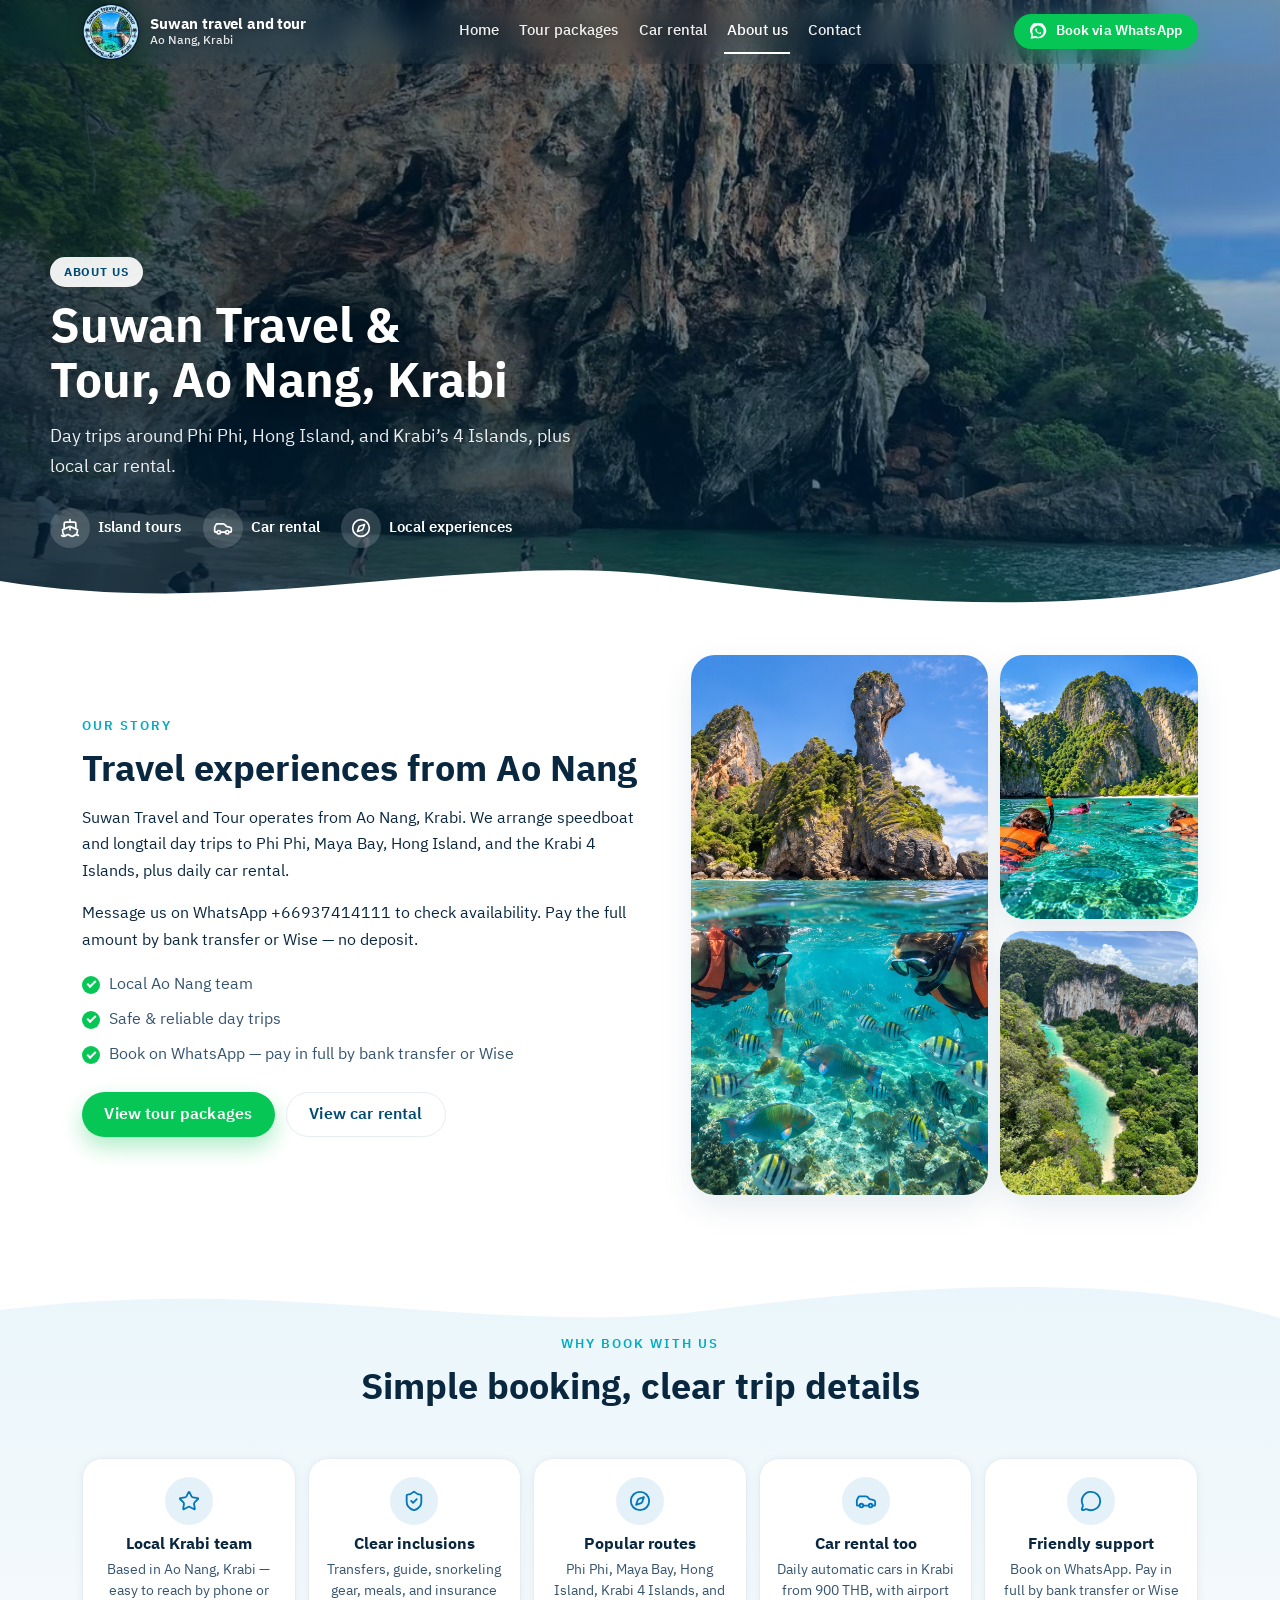
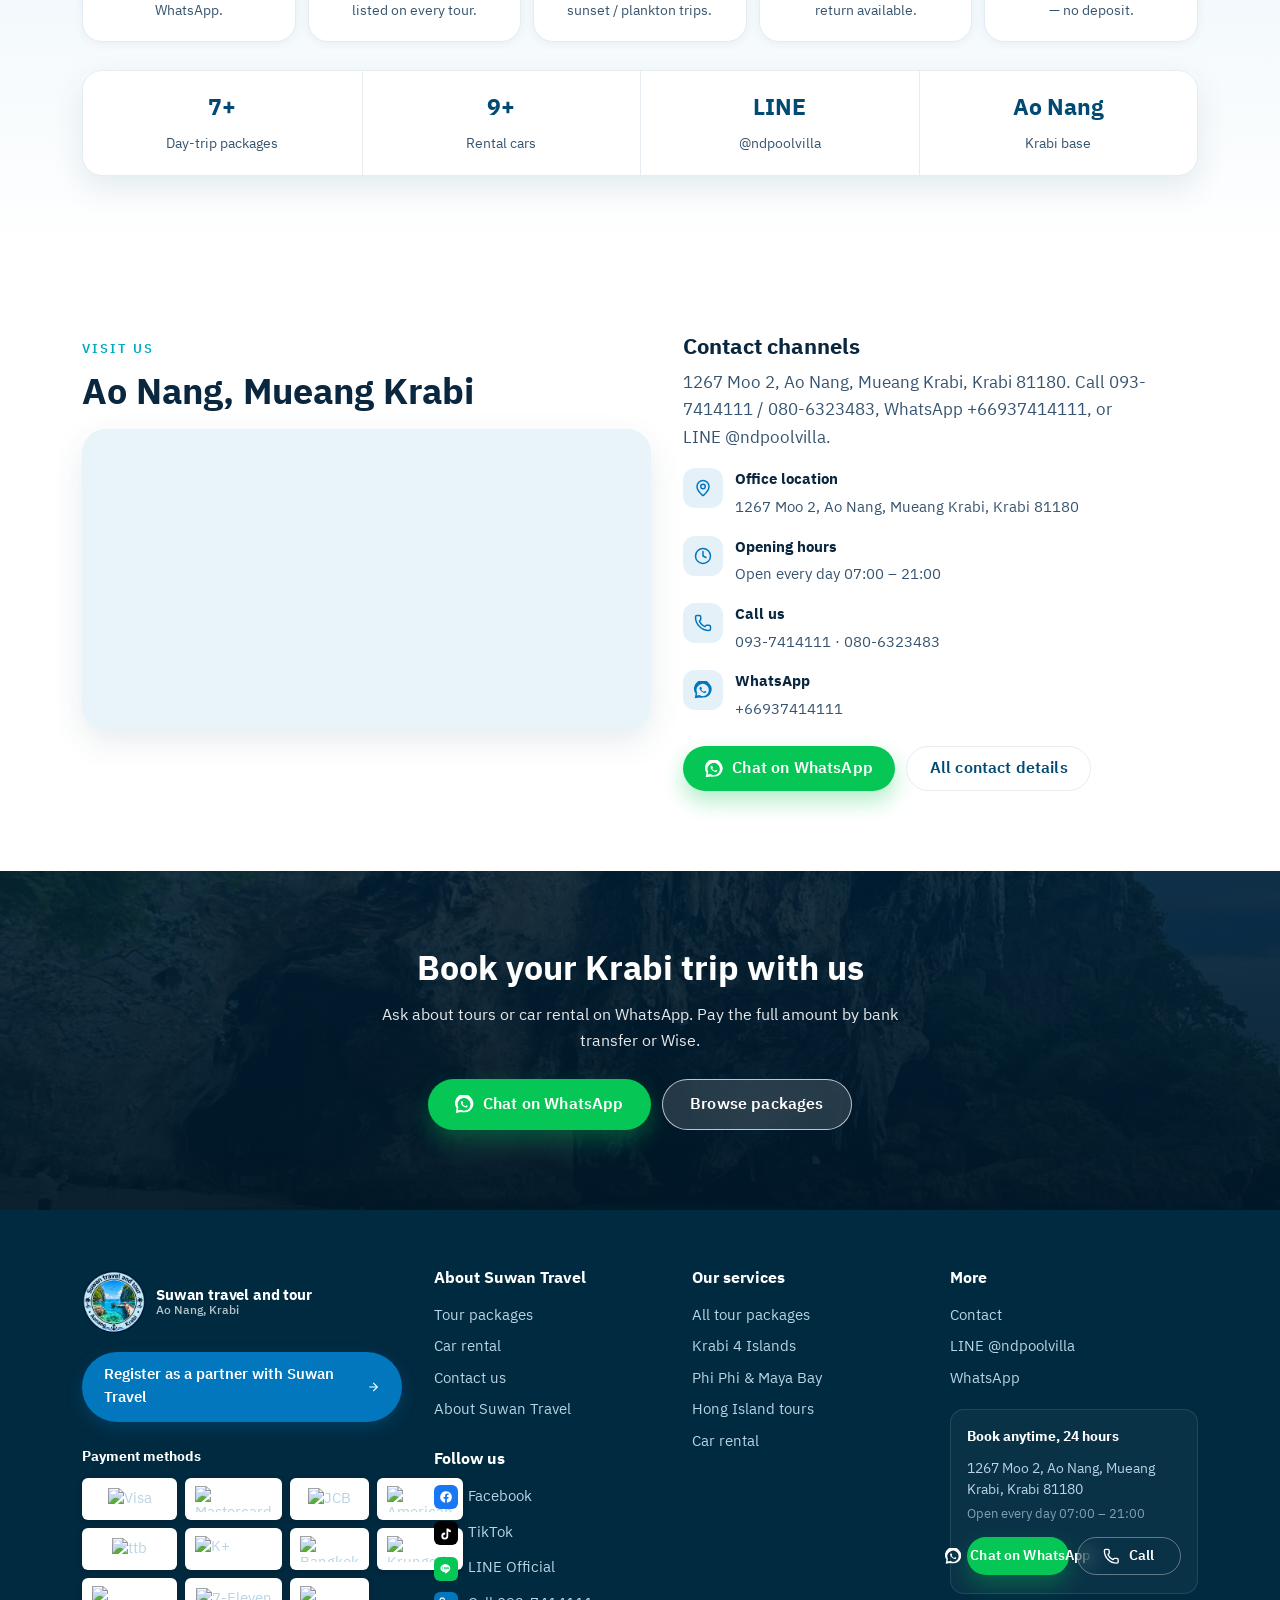
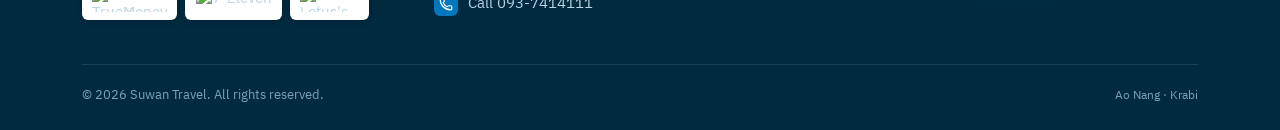
==== commit 4f9b42da: "Add on-site checkout for card, bank transfer, and PromptPay. Customers pay the full amount on the si" ====
--- a/about.html
+++ b/about.html
@@ -52,7 +52,7 @@
         <ul class="about-checks">
           <li><span class="about-check" aria-hidden="true"></span>Local Ao Nang team</li>
           <li><span class="about-check" aria-hidden="true"></span>Safe &amp; reliable day trips</li>
-          <li><span class="about-check" aria-hidden="true"></span>Flexible plans on LINE</li>
+          <li><span class="about-check" aria-hidden="true"></span>Book on WhatsApp — pay in full by bank transfer or Wise</li>
         </ul>
         <div class="btn-row" id="about-story-ctas"></div>
       </div>
@@ -92,7 +92,7 @@
         <p id="about-office-info-text" class="lead" style="margin-bottom:0;"></p>
         <ul class="about-contact-list" id="about-contact-list"></ul>
         <div class="btn-row" style="margin-top:1.4rem;">
-          <a class="btn btn-line" id="about-line-btn" href="#" target="_blank" rel="noopener"><span data-icon="line"></span>Chat on LINE</a>
+          <a class="btn btn-line" id="about-line-btn" href="#" target="_blank" rel="noopener"><span data-icon="whatsapp"></span>Chat on WhatsApp</a>
           <a class="btn btn-outline" href="contact.html">All contact details</a>
         </div>
       </div>
@@ -106,7 +106,7 @@
     </div>
     <div class="container about-cta-inner" data-reveal>
       <h2 id="about-cta-title">Book your Krabi trip with us</h2>
-      <p id="about-cta-lead">Ask about tours or car rental on LINE @ndpoolvilla.</p>
+      <p id="about-cta-lead">Ask about tours or car rental on WhatsApp. Pay the full amount by bank transfer or Wise.</p>
       <div class="btn-row center" id="about-cta-buttons"></div>
     </div>
   </section>
@@ -128,6 +128,7 @@
       const ctaPrimary = story.ctaPrimary || {};
       const ctaSecondary = story.ctaSecondary || {};
       const lineUrl = SITE.lineUrl || '#';
+      const waUrl = SITE.whatsappUrl || 'https://wa.me/66937414111';
 
       document.getElementById('about-hero-img').src = IMAGES.heroAbout || 'assets/uploads/tours/krabi-4islands/img-0.jpg';
       document.getElementById('about-hero-img').alt = hero.heroAlt || 'Ao Nang, Krabi sea tours';
@@ -167,7 +168,7 @@
         whyItems.push({
           icon: 'chat',
           title: 'Friendly support',
-          desc: 'Quick replies on LINE @ndpoolvilla and WhatsApp.',
+          desc: 'Book on WhatsApp. Pay in full by bank transfer or Wise — no deposit.',
         });
       }
       document.getElementById('why-list').innerHTML = whyItems.map((w, i) => `
@@ -188,7 +189,7 @@
       document.getElementById('about-office-info-title').textContent = office.infoTitle || 'Contact channels';
       document.getElementById('about-office-info-text').textContent = office.infoText || '';
       document.getElementById('about-map').src = SITE.mapEmbed || '';
-      document.getElementById('about-line-btn').href = lineUrl;
+      document.getElementById('about-line-btn').href = waUrl;
 
       const phoneTel = (SITE.phone || '').replace(/\D/g, '');
       const phone2Tel = (SITE.phone2 || '').replace(/\D/g, '');
@@ -198,13 +199,13 @@
         <li><span class="ico" data-icon="phone"></span><span><strong>Call us</strong><span>
           <a href="tel:${phoneTel}">${SITE.phone || ''}</a>${SITE.phone2 ? ` · <a href="tel:${phone2Tel}">${SITE.phone2}</a>` : ''}
         </span></span></li>
-        <li><span class="ico" data-icon="line"></span><span><strong>LINE Official</strong><span><a href="${lineUrl}" target="_blank" rel="noopener">${SITE.lineId || '@ndpoolvilla'}</a></span></span></li>
+        <li><span class="ico" data-icon="whatsapp"></span><span><strong>WhatsApp</strong><span><a href="${waUrl}" target="_blank" rel="noopener">${SITE.whatsapp || '+66937414111'}</a></span></span></li>
       `;
 
       document.getElementById('about-cta-title').textContent = cta.title || 'Book your Krabi trip with us';
-      document.getElementById('about-cta-lead').textContent = cta.lead || 'Ask about tours or car rental on LINE @ndpoolvilla.';
+      document.getElementById('about-cta-lead').textContent = 'Ask about tours or car rental on WhatsApp. Pay the full amount by bank transfer or Wise.';
       document.getElementById('about-cta-buttons').innerHTML = `
-        <a class="btn btn-line btn-lg" href="${lineUrl}" target="_blank" rel="noopener"><span data-icon="line"></span>${cta.lineLabel || 'Chat on LINE'}</a>
+        <a class="btn btn-line btn-lg" href="${waUrl}" target="_blank" rel="noopener"><span data-icon="whatsapp"></span>Chat on WhatsApp</a>
         <a class="btn btn-ghost btn-lg" href="programs.html">${cta.bookingLabel || 'Browse packages'}</a>
       `;
 
--- a/assets/css/style.css
+++ b/assets/css/style.css
@@ -4486,6 +4486,104 @@
   font-size: 1.35rem;
   color: var(--c-ocean);
 }
+.pkg-pay-choice {
+  border: 0;
+  margin: 12px 0 14px;
+  padding: 0;
+  min-inline-size: 0;
+}
+.pkg-pay-choice legend {
+  font-weight: 700;
+  font-size: .95rem;
+  margin-bottom: 8px;
+  padding: 0;
+}
+.pkg-pay-grid {
+  display: grid;
+  grid-template-columns: repeat(3, 1fr);
+  gap: 10px;
+}
+.pkg-pay-opt {
+  position: relative;
+  display: flex;
+  flex-direction: column;
+  align-items: flex-start;
+  gap: 8px;
+  min-height: 124px;
+  margin: 0;
+  border: 1.5px solid #d5e2ec;
+  border-radius: 16px;
+  padding: 12px 34px 14px 12px;
+  background: #f8fbfd;
+  cursor: pointer;
+  transition: border-color .15s ease, box-shadow .15s ease, background .15s ease;
+}
+.pkg-pay-opt:hover { border-color: #8ec3e4; }
+.pkg-pay-opt:has(input:checked) {
+  border-color: var(--c-ocean);
+  background: #f4faff;
+  box-shadow: 0 0 0 3px rgba(2, 119, 189, .14);
+}
+.pkg-pay-opt:has(input:focus-visible) {
+  outline: 2px solid var(--c-ocean);
+  outline-offset: 2px;
+}
+.pkg-pay-opt input {
+  position: absolute;
+  width: 1px;
+  height: 1px;
+  margin: 0;
+  opacity: 0;
+}
+.pkg-pay-opt::after {
+  content: "";
+  position: absolute;
+  top: 12px;
+  right: 12px;
+  width: 18px;
+  height: 18px;
+  border-radius: 50%;
+  border: 2px solid #c5d3de;
+  background: #fff;
+  box-sizing: border-box;
+}
+.pkg-pay-opt:has(input:checked)::after {
+  border-color: var(--c-ocean);
+  background:
+    radial-gradient(circle at center, #fff 0 3px, transparent 3.5px),
+    var(--c-ocean);
+}
+.pkg-pay-logos {
+  display: flex;
+  align-items: center;
+  flex-wrap: wrap;
+  gap: 6px;
+  min-height: 36px;
+  max-width: 100%;
+}
+.pkg-pay-logos img {
+  display: block;
+  height: 32px;
+  width: auto;
+  max-width: 58px;
+  object-fit: contain;
+  background: #fff;
+  border: 1px solid #e6edf3;
+  border-radius: 8px;
+  padding: 3px 5px;
+}
+.pkg-pay-logos img.is-wide {
+  width: auto;
+  max-width: 108px;
+  height: 32px;
+}
+.pkg-pay-copy { display: grid; gap: 2px; }
+.pkg-pay-copy strong { font-size: .95rem; line-height: 1.2; }
+.pkg-pay-copy small { color: var(--c-muted); font-size: .78rem; line-height: 1.35; }
+@media (max-width: 860px) {
+  .pkg-pay-grid { grid-template-columns: 1fr; }
+  .pkg-pay-opt { min-height: 0; }
+}
 .pkg-book-actions {
   display: flex;
   flex-direction: column;
